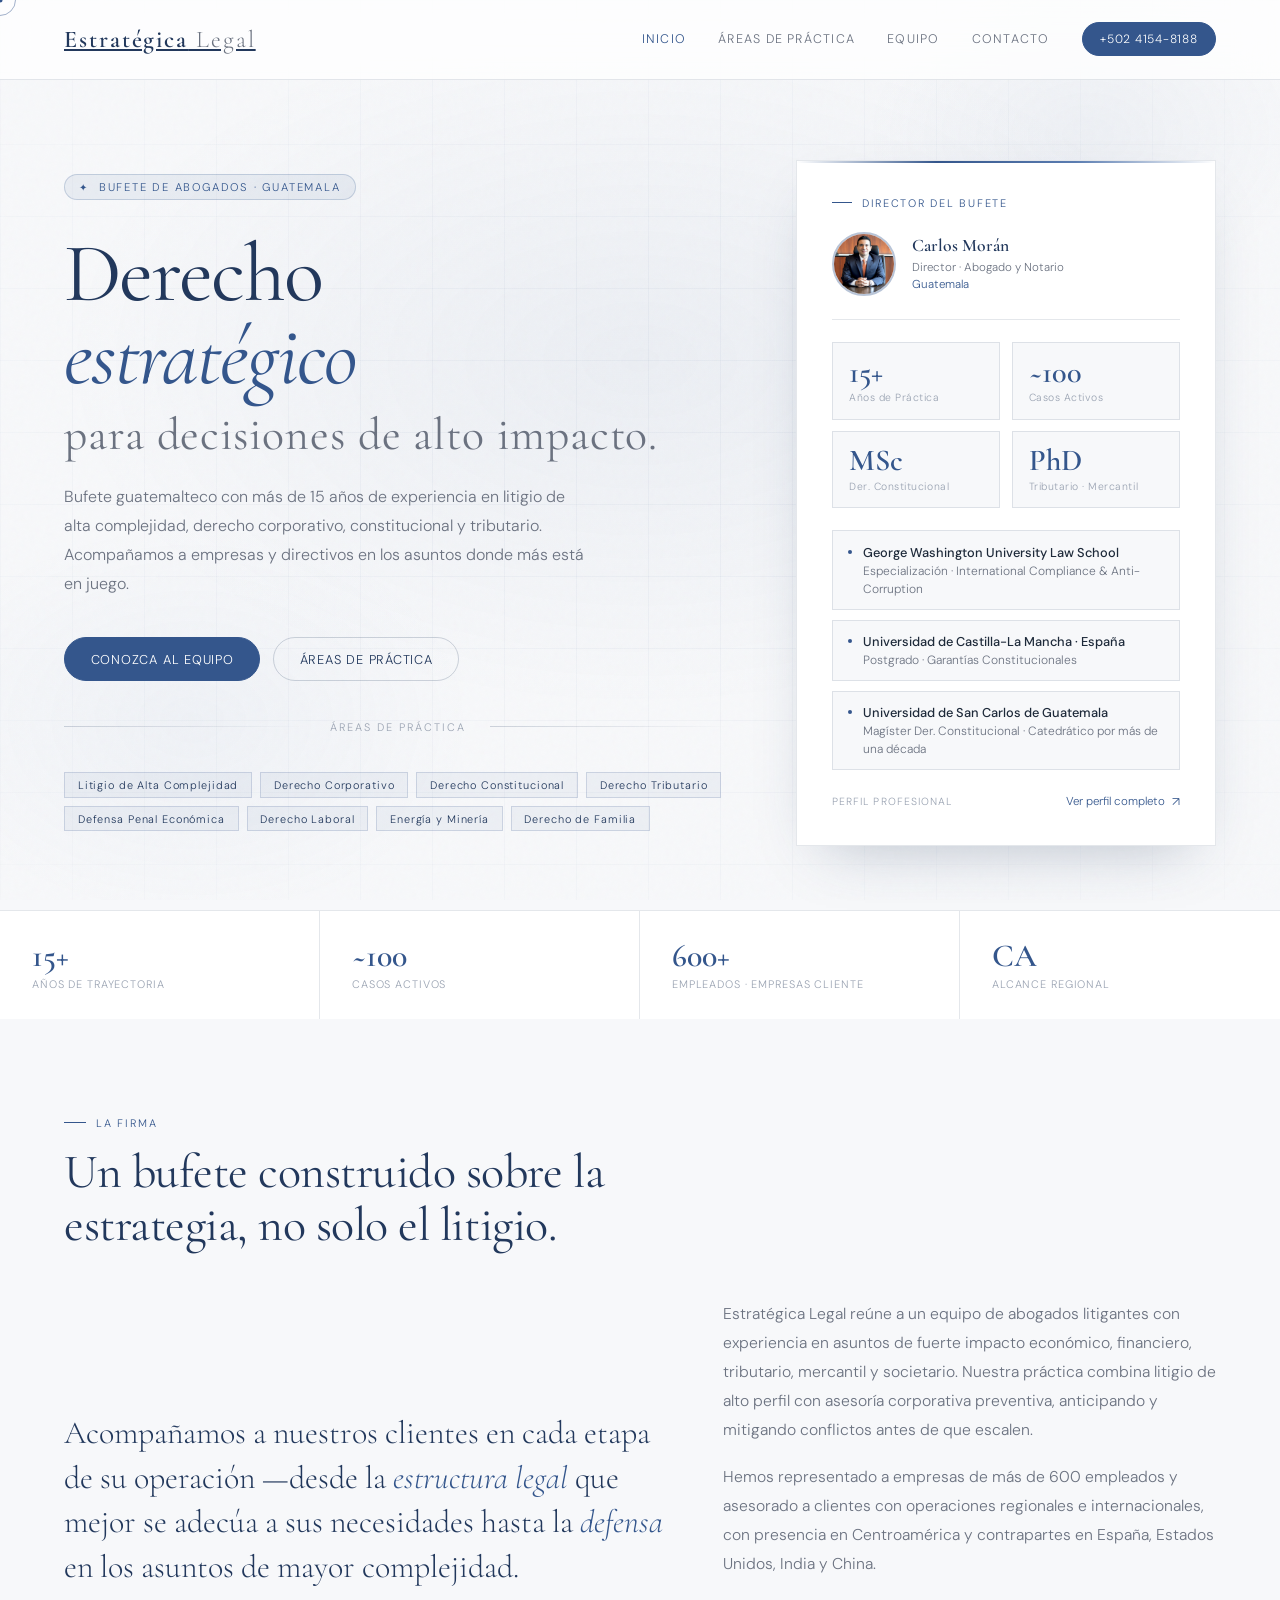
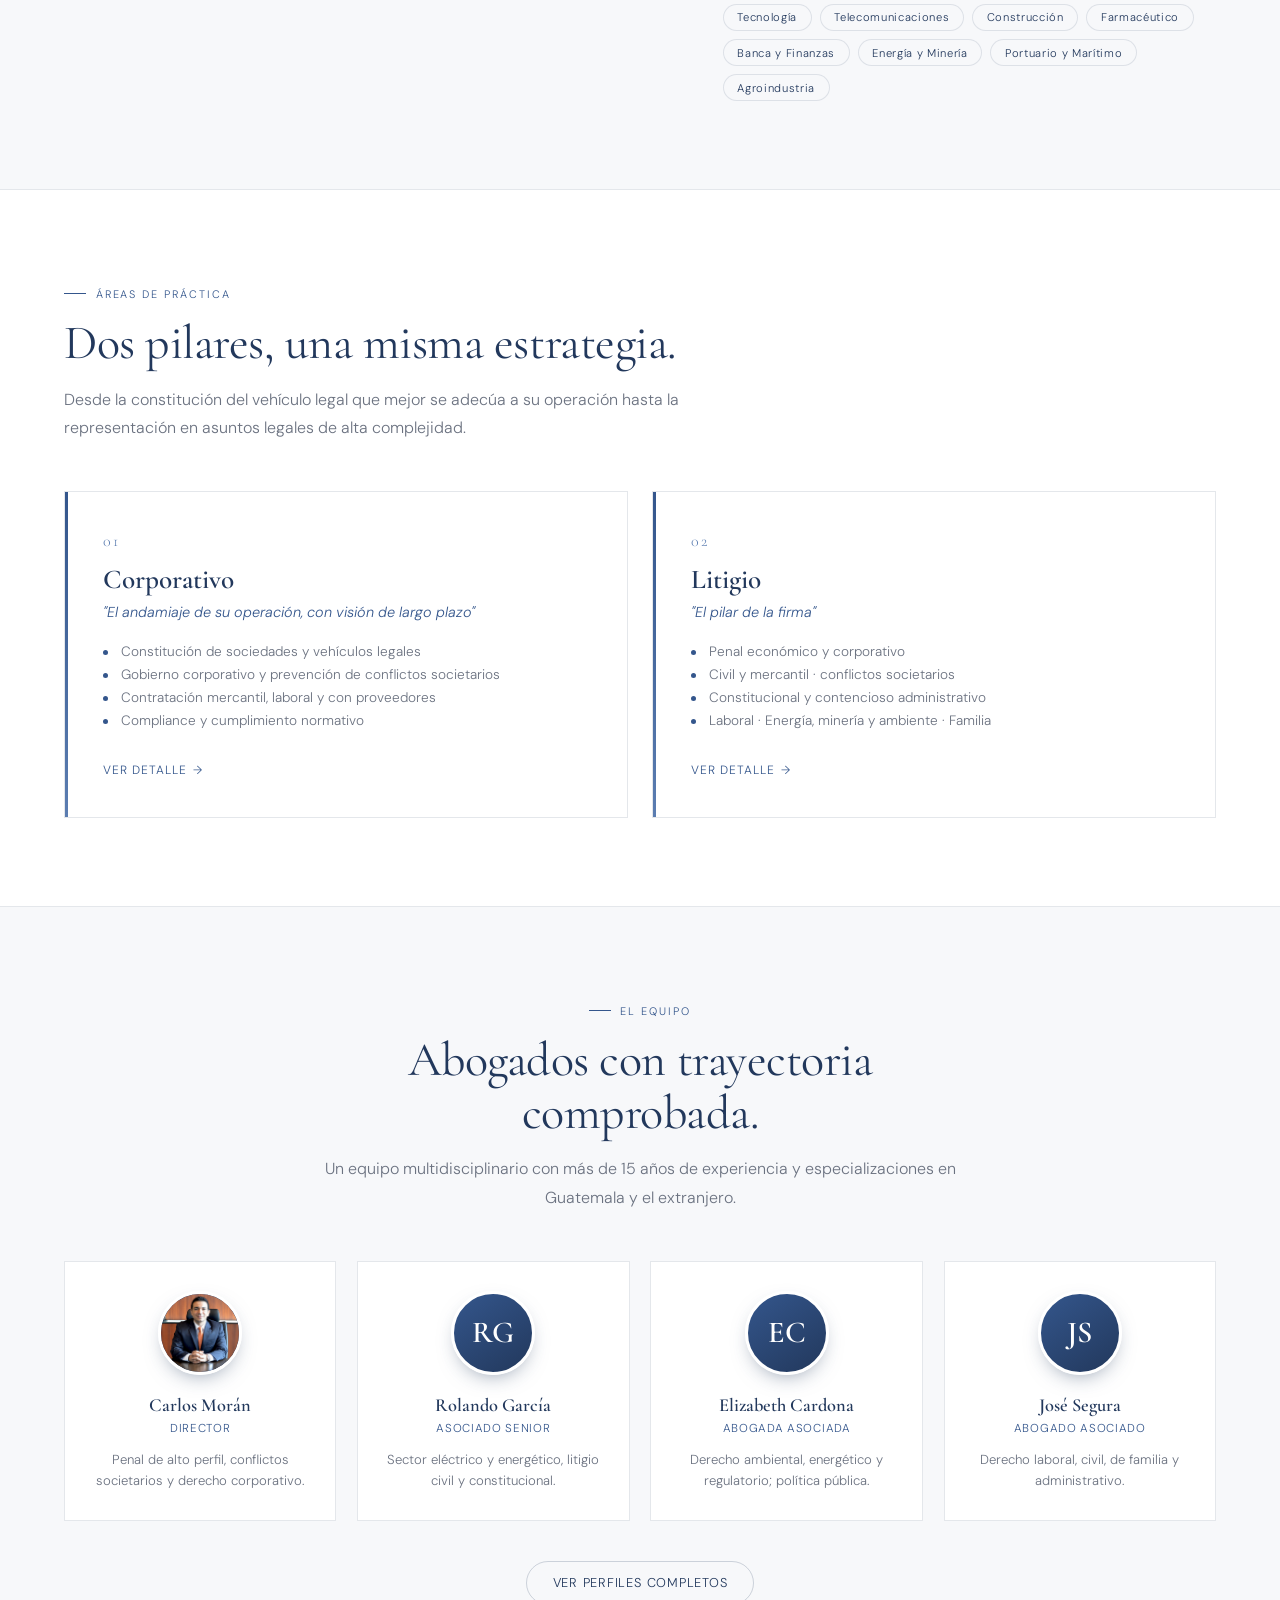
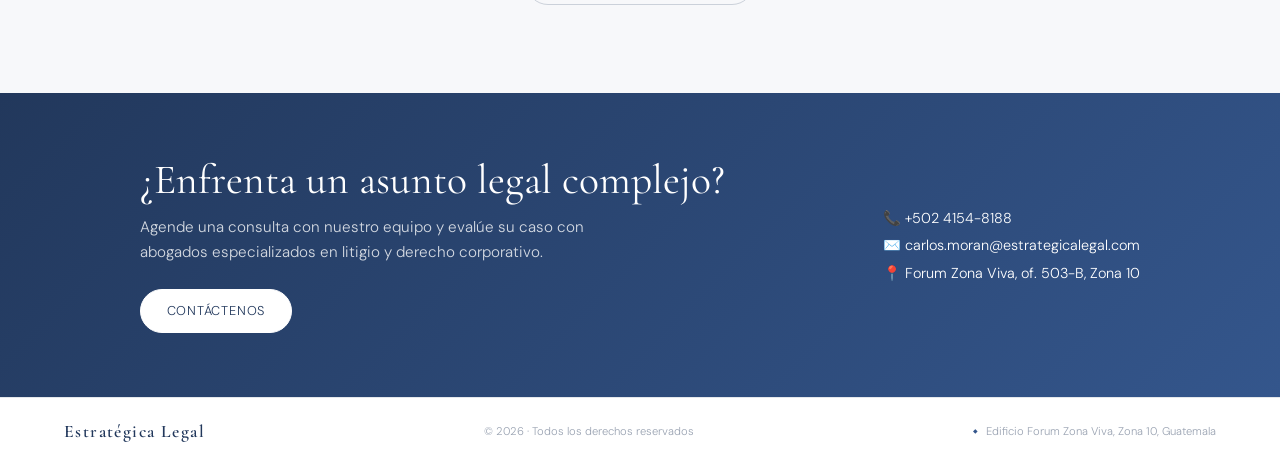
==== index.html @ 0d972d92 "SEO técnico: JSON-LD, Open Graph image, favicon y limpieza de repo - Datos estructurados JSON-LD (sc" ====
<!doctype html>
<html lang="es">
  <head>
    <meta charset="UTF-8" />
    <meta name="viewport" content="width=device-width, initial-scale=1.0" />
    <title>Estratégica Legal — Bufete de Abogados en Guatemala</title>
    <meta name="description" content="Bufete de abogados en Guatemala con más de 15 años de experiencia en litigio de alta complejidad, derecho corporativo, constitucional y tributario. Dirigido por Carlos Morán." />
    <meta name="keywords" content="abogados Guatemala, bufete legal Guatemala, litigio estratégico, derecho corporativo Guatemala, derecho constitucional, derecho tributario Guatemala, defensa penal Guatemala" />
    <meta name="robots" content="index, follow" />
    <link rel="canonical" href="https://estrategicalegal.com" />

    <!-- Open Graph -->
    <meta property="og:title" content="Estratégica Legal — Bufete de Abogados en Guatemala" />
    <meta property="og:description" content="Bufete de abogados con más de 15 años de experiencia en litigio de alta complejidad, derecho corporativo, constitucional y tributario en Guatemala." />
    <meta property="og:url" content="https://estrategicalegal.com" />
    <meta property="og:type" content="website" />
    <meta property="og:image" content="https://estrategicalegal.com/img/carlos-moran.png" />
    <meta property="og:image:alt" content="Estratégica Legal — Bufete de abogados en Guatemala" />
    <meta property="og:site_name" content="Estratégica Legal" />
    <meta property="og:locale" content="es_GT" />
    <meta name="twitter:card" content="summary_large_image" />

    <!-- Favicon / tema -->
    <link rel="icon" href="favicon.svg" type="image/svg+xml" />
    <meta name="theme-color" content="#22385c" />

    <link rel="preconnect" href="https://fonts.googleapis.com" />
    <link rel="preconnect" href="https://fonts.gstatic.com" crossorigin />
    <link
      href="https://fonts.googleapis.com/css2?family=Cormorant+Garamond:ital,wght@0,300;0,400;0,600;0,700;1,300;1,400;1,600&family=DM+Sans:opsz,wght@9..40,300;9..40,400;9..40,500&display=swap"
      rel="stylesheet"
    />
    <link rel="stylesheet" href="css/styles.css" />

    <!-- Datos estructurados (SEO local) -->
    <script type="application/ld+json">
      {
        "@context": "https://schema.org",
        "@type": "LegalService",
        "name": "Estratégica Legal",
        "description": "Bufete de abogados en Guatemala con más de 15 años de experiencia en litigio de alta complejidad, derecho corporativo, constitucional y tributario.",
        "url": "https://estrategicalegal.com",
        "logo": "https://estrategicalegal.com/favicon.svg",
        "image": "https://estrategicalegal.com/img/carlos-moran.png",
        "telephone": "+502 4154-8188",
        "email": "carlos.moran@estrategicalegal.com",
        "address": {
          "@type": "PostalAddress",
          "streetAddress": "3ra Ave. 10-80, zona 10, Edificio Forum Zona Viva, oficina 503-B",
          "addressLocality": "Ciudad de Guatemala",
          "addressCountry": "GT"
        },
        "areaServed": [
          { "@type": "Country", "name": "Guatemala" },
          { "@type": "Place", "name": "Centroamérica" }
        ],
        "founder": {
          "@type": "Person",
          "name": "Carlos Morán",
          "jobTitle": "Director · Abogado y Notario"
        },
        "knowsLanguage": ["es"]
      }
    </script>
  </head>
  <body>
    <div id="cur-dot"></div>
    <div id="cur-ring"></div>
    <div class="grid-bg"></div>
    <div class="glow"></div>

    <div class="page">
      <!-- NAV -->
      <nav>
        <a class="logo" href="index.html">Estratégica<span> Legal</span></a>
        <button class="nav-toggle" aria-label="Abrir menú">
          <span></span><span></span><span></span>
        </button>
        <div class="nav-menu">
          <a href="index.html" class="active">Inicio</a>
          <a href="areas.html">Áreas de práctica</a>
          <a href="equipo.html">Equipo</a>
          <a href="contacto.html">Contacto</a>
          <a href="contacto.html" class="nav-cta">+502 4154-8188</a>
        </div>
      </nav>

      <!-- HERO -->
      <main class="hero">
        <!-- LEFT -->
        <div class="hero-left">
          <div class="coming-soon-tag">Bufete de abogados · Guatemala</div>

          <h1>
            Derecho<br />
            <span class="line2">estratégico</span>
            <span class="line3">para decisiones de alto impacto.</span>
          </h1>

          <p class="hero-desc">
            Bufete guatemalteco con más de 15 años de experiencia en litigio
            de alta complejidad, derecho corporativo, constitucional y
            tributario. Acompañamos a empresas y directivos en los asuntos
            donde más está en juego.
          </p>

          <div class="hero-actions">
            <a class="btn btn-primary" href="equipo.html">Conozca al equipo</a>
            <a class="btn btn-ghost" href="areas.html">Áreas de práctica</a>
          </div>

          <div class="divider-row">
            <div class="divider-line"></div>
            <div class="divider-text">Áreas de Práctica</div>
            <div class="divider-line"></div>
          </div>

          <div class="services-preview">
            <span class="svc-pill">Litigio de Alta Complejidad</span>
            <span class="svc-pill">Derecho Corporativo</span>
            <span class="svc-pill">Derecho Constitucional</span>
            <span class="svc-pill">Derecho Tributario</span>
            <span class="svc-pill">Defensa Penal Económica</span>
            <span class="svc-pill">Derecho Laboral</span>
            <span class="svc-pill">Energía y Minería</span>
            <span class="svc-pill">Derecho de Familia</span>
          </div>
        </div>

        <!-- RIGHT CARD -->
        <div class="hero-card">
          <div class="card-tag">Director del Bufete</div>

          <div class="profile-block">
            <div class="profile-avatar">
              <img src="img/carlos-moran.png" alt="Carlos Morán, Director de Estratégica Legal" />
            </div>
            <div class="profile-info">
              <h3>Carlos Morán</h3>
              <p>Director · Abogado y Notario<br /><em>Guatemala</em></p>
            </div>
          </div>

          <div class="mini-stats">
            <div class="mini-stat">
              <div class="num">15+</div>
              <div class="lbl">Años de Práctica</div>
            </div>
            <div class="mini-stat">
              <div class="num">~100</div>
              <div class="lbl">Casos Activos</div>
            </div>
            <div class="mini-stat">
              <div class="num">MSc</div>
              <div class="lbl">Der. Constitucional</div>
            </div>
            <div class="mini-stat">
              <div class="num">PhD</div>
              <div class="lbl">Tributario · Mercantil</div>
            </div>
          </div>

          <div class="cred-list">
            <div class="cred-item">
              <div class="cred-dot"></div>
              <div class="cred-text">
                <strong>George Washington University Law School</strong>
                Especialización · International Compliance &amp; Anti-Corruption
              </div>
            </div>
            <div class="cred-item">
              <div class="cred-dot"></div>
              <div class="cred-text">
                <strong>Universidad de Castilla-La Mancha · España</strong>
                Postgrado · Garantías Constitucionales
              </div>
            </div>
            <div class="cred-item">
              <div class="cred-dot"></div>
              <div class="cred-text">
                <strong>Universidad de San Carlos de Guatemala</strong>
                Magíster Der. Constitucional · Catedrático por más de una década
              </div>
            </div>
          </div>

          <div class="social-row">
            <span class="social-label">Perfil profesional</span>
            <a class="social-link" href="equipo.html">Ver perfil completo</a>
          </div>
        </div>
      </main>

      <!-- STATS BAR -->
      <div class="stats-bar">
        <div class="stat-item">
          <div class="stat-num">15+</div>
          <div class="stat-label">Años de Trayectoria</div>
        </div>
        <div class="stat-item">
          <div class="stat-num">~100</div>
          <div class="stat-label">Casos Activos</div>
        </div>
        <div class="stat-item">
          <div class="stat-num">600+</div>
          <div class="stat-label">Empleados · Empresas Cliente</div>
        </div>
        <div class="stat-item">
          <div class="stat-num">CA</div>
          <div class="stat-label">Alcance Regional</div>
        </div>
      </div>

      <!-- INTRO / NOSOTROS -->
      <section class="section" id="nosotros">
        <div class="section-head">
          <div class="eyebrow">La firma</div>
          <h2 class="section-title">
            Un bufete construido sobre la estrategia, no solo el litigio.
          </h2>
        </div>
        <div class="intro-grid">
          <p class="intro-lead">
            Acompañamos a nuestros clientes en cada etapa de su operación —desde
            la <em>estructura legal</em> que mejor se adecúa a sus necesidades
            hasta la <em>defensa</em> en los asuntos de mayor complejidad.
          </p>
          <div class="intro-body">
            <p>
              Estratégica Legal reúne a un equipo de abogados litigantes con
              experiencia en asuntos de fuerte impacto económico, financiero,
              tributario, mercantil y societario. Nuestra práctica combina
              litigio de alto perfil con asesoría corporativa preventiva,
              anticipando y mitigando conflictos antes de que escalen.
            </p>
            <p>
              Hemos representado a empresas de más de 600 empleados y asesorado
              a clientes con operaciones regionales e internacionales, con
              presencia en Centroamérica y contrapartes en España, Estados
              Unidos, India y China.
            </p>
            <div class="sector-tags">
              <span class="sector-tag">Tecnología</span>
              <span class="sector-tag">Telecomunicaciones</span>
              <span class="sector-tag">Construcción</span>
              <span class="sector-tag">Farmacéutico</span>
              <span class="sector-tag">Banca y Finanzas</span>
              <span class="sector-tag">Energía y Minería</span>
              <span class="sector-tag">Portuario y Marítimo</span>
              <span class="sector-tag">Agroindustria</span>
            </div>
          </div>
        </div>
      </section>

      <!-- AREAS PREVIEW -->
      <section class="section alt" id="areas">
        <div class="section-inner">
          <div class="section-head">
            <div class="eyebrow">Áreas de práctica</div>
            <h2 class="section-title">Dos pilares, una misma estrategia.</h2>
            <p class="section-sub">
              Desde la constitución del vehículo legal que mejor se adecúa a su
              operación hasta la representación en asuntos legales de alta
              complejidad.
            </p>
          </div>
          <div class="areas-grid">
            <div class="area-card">
              <div class="area-num">01</div>
              <h3>Corporativo</h3>
              <div class="area-motto">
                "El andamiaje de su operación, con visión de largo plazo"
              </div>
              <ul>
                <li>Constitución de sociedades y vehículos legales</li>
                <li>Gobierno corporativo y prevención de conflictos societarios</li>
                <li>Contratación mercantil, laboral y con proveedores</li>
                <li>Compliance y cumplimiento normativo</li>
              </ul>
              <a class="area-link" href="areas.html#corporativo">Ver detalle</a>
            </div>
            <div class="area-card">
              <div class="area-num">02</div>
              <h3>Litigio</h3>
              <div class="area-motto">"El pilar de la firma"</div>
              <ul>
                <li>Penal económico y corporativo</li>
                <li>Civil y mercantil · conflictos societarios</li>
                <li>Constitucional y contencioso administrativo</li>
                <li>Laboral · Energía, minería y ambiente · Familia</li>
              </ul>
              <a class="area-link" href="areas.html#litigio">Ver detalle</a>
            </div>
          </div>
        </div>
      </section>

      <!-- TEAM PREVIEW -->
      <section class="section" id="equipo">
        <div class="section-head center">
          <div class="eyebrow">El equipo</div>
          <h2 class="section-title">Abogados con trayectoria comprobada.</h2>
          <p class="section-sub">
            Un equipo multidisciplinario con más de 15 años de experiencia y
            especializaciones en Guatemala y el extranjero.
          </p>
        </div>
        <div class="team-grid">
          <div class="team-card">
            <div class="avatar-mono">
              <img src="img/carlos-moran.png" alt="Carlos Morán" />
            </div>
            <h3>Carlos Morán</h3>
            <div class="role">Director</div>
            <p class="focus">Penal de alto perfil, conflictos societarios y derecho corporativo.</p>
          </div>
          <div class="team-card">
            <div class="avatar-mono">RG</div>
            <h3>Rolando García</h3>
            <div class="role">Asociado Senior</div>
            <p class="focus">Sector eléctrico y energético, litigio civil y constitucional.</p>
          </div>
          <div class="team-card">
            <div class="avatar-mono">EC</div>
            <h3>Elizabeth Cardona</h3>
            <div class="role">Abogada Asociada</div>
            <p class="focus">Derecho ambiental, energético y regulatorio; política pública.</p>
          </div>
          <div class="team-card">
            <div class="avatar-mono">JS</div>
            <h3>José Segura</h3>
            <div class="role">Abogado Asociado</div>
            <p class="focus">Derecho laboral, civil, de familia y administrativo.</p>
          </div>
        </div>
        <div class="section-head center" style="margin-top: 2.5rem; margin-bottom: 0;">
          <a class="btn btn-ghost" href="equipo.html">Ver perfiles completos</a>
        </div>
      </section>

      <!-- CTA -->
      <section class="cta">
        <div class="cta-inner">
          <div>
            <h2>¿Enfrenta un asunto legal complejo?</h2>
            <p>
              Agende una consulta con nuestro equipo y evalúe su caso con
              abogados especializados en litigio y derecho corporativo.
            </p>
            <a class="btn btn-primary" href="contacto.html" style="margin-top: 1.4rem;">Contáctenos</a>
          </div>
          <div class="cta-contact">
            <a href="tel:+50241548188">📞 +502 4154-8188</a>
            <a href="mailto:carlos.moran@estrategicalegal.com">✉️ carlos.moran@estrategicalegal.com</a>
            <a href="contacto.html">📍 Forum Zona Viva, of. 503-B, Zona 10</a>
          </div>
        </div>
      </section>

      <!-- FOOTER -->
      <footer>
        <div class="footer-logo">Estratégica Legal</div>
        <div class="footer-meta">© 2026 · Todos los derechos reservados</div>
        <div class="footer-loc">Edificio Forum Zona Viva, Zona 10, Guatemala</div>
      </footer>
    </div>
    <!-- .page -->

    <script src="js/main.js"></script>
  </body>
</html>
---- css/styles.css ----
:root {
  /* ─── Paleta Estratégica Legal (azul / gris — firma) ─── */
  --paper: #ffffff;
  --paper2: #f7f8fa;
  --paper3: #eef1f5;
  --blue: #34568c;
  --blue2: #5b7db1;
  --blue-deep: #22385c;
  --blue-ink: #1b2c47;
  --ink: #1e2a3a;
  --gray: #6b7280;
  --gray2: #9aa3b2;
  --border: rgba(34, 56, 92, 0.12);
  --border-strong: rgba(34, 56, 92, 0.2);
  --card: #ffffff;
}
*,
*::before,
*::after {
  box-sizing: border-box;
  margin: 0;
  padding: 0;
}
html {
  scroll-behavior: smooth;
}
body {
  background: var(--paper2);
  color: var(--ink);
  font-family: "DM Sans", sans-serif;
  font-weight: 300;
  overflow-x: hidden;
  min-height: 100vh;
  cursor: none;
}

/* ─── CURSOR ─── */
#cur-dot {
  position: fixed;
  width: 5px;
  height: 5px;
  background: var(--blue);
  border-radius: 50%;
  pointer-events: none;
  z-index: 9999;
  transform: translate(-50%, -50%);
  transition: transform 0.1s;
}
#cur-ring {
  position: fixed;
  width: 32px;
  height: 32px;
  border: 1px solid rgba(52, 86, 140, 0.45);
  border-radius: 50%;
  pointer-events: none;
  z-index: 9998;
  transform: translate(-50%, -50%);
  transition:
    width 0.2s,
    height 0.2s,
    border-color 0.2s;
}

/* ─── GRAIN ─── */
body::after {
  content: "";
  position: fixed;
  inset: 0;
  z-index: 0;
  pointer-events: none;
  background-image: url("data:image/svg+xml,%3Csvg viewBox='0 0 200 200' xmlns='http://www.w3.org/2000/svg'%3E%3Cfilter id='n'%3E%3CfeTurbulence type='fractalNoise' baseFrequency='.85' numOctaves='4' stitchTiles='stitch'/%3E%3C/filter%3E%3Crect width='100%25' height='100%25' filter='url(%23n)'/%3E%3C/svg%3E");
  opacity: 0.025;
}

/* ─── GRID BG ─── */
.grid-bg {
  position: fixed;
  inset: 0;
  z-index: 0;
  pointer-events: none;
  background-image:
    linear-gradient(rgba(52, 86, 140, 0.04) 1px, transparent 1px),
    linear-gradient(90deg, rgba(52, 86, 140, 0.04) 1px, transparent 1px);
  background-size: 72px 72px;
  mask-image: radial-gradient(
    ellipse 100% 100% at 50% 50%,
    black 20%,
    transparent 100%
  );
}

/* ─── GLOW ─── */
.glow {
  position: fixed;
  inset: 0;
  z-index: 0;
  pointer-events: none;
  background:
    radial-gradient(
      ellipse 70% 60% at 50% 40%,
      rgba(52, 86, 140, 0.06) 0%,
      transparent 65%
    ),
    radial-gradient(
      ellipse 40% 40% at 15% 80%,
      rgba(91, 125, 177, 0.05) 0%,
      transparent 55%
    ),
    radial-gradient(
      ellipse 35% 35% at 85% 15%,
      rgba(52, 86, 140, 0.05) 0%,
      transparent 50%
    );
}

/* ─── WRAPPER ─── */
.page {
  position: relative;
  z-index: 1;
  min-height: 100vh;
  display: flex;
  flex-direction: column;
}

/* ─── NAV ─── */
nav {
  display: flex;
  align-items: center;
  justify-content: space-between;
  padding: 1.4rem 5%;
  border-bottom: 1px solid var(--border);
  background: rgba(255, 255, 255, 0.75);
  backdrop-filter: blur(20px);
}
.logo {
  font-family: "Cormorant Garamond", serif;
  font-weight: 600;
  font-size: 1.5rem;
  letter-spacing: 0.08em;
  color: var(--blue-deep);
}
.logo span {
  font-weight: 300;
  color: var(--gray);
}
.nav-badge {
  display: inline-flex;
  align-items: center;
  gap: 0.5rem;
  background: rgba(52, 86, 140, 0.08);
  border: 1px solid rgba(52, 86, 140, 0.25);
  border-radius: 100px;
  padding: 0.28rem 0.85rem;
  font-size: 0.68rem;
  letter-spacing: 0.14em;
  text-transform: uppercase;
  color: var(--blue);
}
.nav-badge::before {
  content: "";
  width: 5px;
  height: 5px;
  border-radius: 50%;
  background: var(--blue);
  animation: pulse 2s infinite;
}
@keyframes pulse {
  0%,
  100% {
    opacity: 1;
    transform: scale(1);
  }
  50% {
    opacity: 0.4;
    transform: scale(1.6);
  }
}
.nav-right {
  font-size: 0.72rem;
  letter-spacing: 0.1em;
  text-transform: uppercase;
  color: var(--gray);
}

/* ─── HERO ─── */
.hero {
  flex: 1;
  display: grid;
  grid-template-columns: 1fr 420px;
  gap: 4rem;
  align-items: center;
  padding: 5rem 5% 4rem;
  max-width: 1300px;
  width: 100%;
  margin: 0 auto;
}

.coming-soon-tag {
  display: inline-flex;
  align-items: center;
  gap: 0.6rem;
  background: rgba(52, 86, 140, 0.07);
  border: 1px solid rgba(52, 86, 140, 0.22);
  border-radius: 100px;
  padding: 0.3rem 0.9rem;
  font-size: 0.7rem;
  letter-spacing: 0.16em;
  text-transform: uppercase;
  color: var(--blue);
  margin-bottom: 2rem;
  animation: fadeUp 0.7s ease both;
}
.coming-soon-tag::before {
  content: "✦";
  font-size: 0.6rem;
}

h1 {
  font-family: "Cormorant Garamond", serif;
  font-weight: 400;
  font-size: clamp(3rem, 6.5vw, 5.8rem);
  line-height: 1;
  letter-spacing: -0.02em;
  margin-bottom: 1.6rem;
  color: var(--blue-deep);
  animation: fadeUp 0.7s 0.08s ease both;
}
h1 .line2 {
  display: block;
  font-style: italic;
  color: var(--blue);
  font-weight: 400;
}
h1 .line3 {
  display: block;
  color: var(--gray);
  font-size: 0.55em;
  font-style: normal;
  letter-spacing: 0.02em;
  margin-top: 0.3em;
}

.hero-desc {
  font-size: 1rem;
  line-height: 1.8;
  color: var(--gray);
  max-width: 520px;
  margin-bottom: 2.4rem;
  animation: fadeUp 0.7s 0.16s ease both;
}

/* Divider row */
.divider-row {
  display: flex;
  align-items: center;
  gap: 1.5rem;
  margin: 2.4rem 0;
  animation: fadeUp 0.7s 0.32s ease both;
}
.divider-line {
  flex: 1;
  height: 1px;
  background: linear-gradient(90deg, var(--border-strong), transparent);
}
.divider-text {
  font-size: 0.68rem;
  letter-spacing: 0.18em;
  text-transform: uppercase;
  color: var(--gray2);
  white-space: nowrap;
}

/* Services preview */
.services-preview {
  display: flex;
  flex-wrap: wrap;
  gap: 0.5rem;
  animation: fadeUp 0.7s 0.4s ease both;
}
.svc-pill {
  background: rgba(52, 86, 140, 0.05);
  border: 1px solid rgba(52, 86, 140, 0.18);
  color: var(--blue-deep);
  font-size: 0.68rem;
  letter-spacing: 0.08em;
  padding: 0.3rem 0.8rem;
  transition:
    color 0.2s,
    border-color 0.2s,
    background 0.2s;
}
.svc-pill:hover {
  color: var(--blue);
  border-color: rgba(52, 86, 140, 0.5);
  background: rgba(52, 86, 140, 0.09);
}

/* ─── RIGHT CARD ─── */
.hero-card {
  background: var(--card);
  border: 1px solid var(--border);
  padding: 2.2rem;
  box-shadow: 0 24px 60px -30px rgba(34, 56, 92, 0.35);
  animation: fadeUp 0.7s 0.36s ease both;
  position: relative;
  overflow: hidden;
}
.hero-card::before {
  content: "";
  position: absolute;
  top: 0;
  left: 0;
  right: 0;
  height: 2px;
  background: linear-gradient(
    90deg,
    transparent,
    var(--blue),
    var(--blue2),
    transparent
  );
}
.card-tag {
  font-size: 0.68rem;
  letter-spacing: 0.16em;
  text-transform: uppercase;
  color: var(--blue);
  margin-bottom: 1.4rem;
  display: flex;
  align-items: center;
  gap: 0.6rem;
}
.card-tag::before {
  content: "";
  display: block;
  width: 20px;
  height: 1px;
  background: var(--blue);
}

/* Profile block */
.profile-block {
  display: flex;
  align-items: center;
  gap: 1rem;
  padding-bottom: 1.4rem;
  border-bottom: 1px solid var(--border);
  margin-bottom: 1.4rem;
}
.profile-avatar {
  width: 64px;
  height: 64px;
  border-radius: 50%;
  flex-shrink: 0;
  border: 2px solid rgba(52, 86, 140, 0.35);
  overflow: hidden;
}
.profile-avatar img {
  width: 100%;
  height: 100%;
  object-fit: cover;
  object-position: center top;
}
.profile-info h3 {
  font-family: "Cormorant Garamond", serif;
  font-size: 1.1rem;
  font-weight: 600;
  color: var(--blue-deep);
  margin-bottom: 0.2rem;
}
.profile-info p {
  font-size: 0.72rem;
  color: var(--gray);
  line-height: 1.5;
}
.profile-info em {
  color: var(--blue);
  font-style: normal;
}

/* Stats mini */
.mini-stats {
  display: grid;
  grid-template-columns: 1fr 1fr;
  gap: 0.7rem;
  margin-bottom: 1.4rem;
}
.mini-stat {
  background: var(--paper2);
  border: 1px solid var(--border);
  padding: 0.9rem 1rem;
}
.mini-stat .num {
  font-family: "Cormorant Garamond", serif;
  font-size: 1.9rem;
  font-weight: 600;
  color: var(--blue);
  line-height: 1;
}
.mini-stat .lbl {
  font-size: 0.65rem;
  color: var(--gray2);
  margin-top: 0.2rem;
  letter-spacing: 0.05em;
}

/* Credential list */
.cred-list {
  display: flex;
  flex-direction: column;
  gap: 0.6rem;
  margin-bottom: 1.4rem;
}
.cred-item {
  display: flex;
  align-items: flex-start;
  gap: 0.7rem;
  background: var(--paper2);
  border: 1px solid var(--border);
  padding: 0.7rem 0.9rem;
}
.cred-dot {
  width: 4px;
  height: 4px;
  border-radius: 50%;
  background: var(--blue);
  margin-top: 0.45rem;
  flex-shrink: 0;
}
.cred-text {
  font-size: 0.75rem;
  color: var(--gray);
  line-height: 1.5;
}
.cred-text strong {
  color: var(--ink);
  display: block;
  font-weight: 500;
  font-size: 0.8rem;
}

/* Social row */
.social-row {
  display: flex;
  align-items: center;
  justify-content: space-between;
}
.social-label {
  font-size: 0.65rem;
  letter-spacing: 0.1em;
  text-transform: uppercase;
  color: var(--gray2);
}
.social-link {
  font-size: 0.72rem;
  color: var(--blue);
  text-decoration: none;
  display: flex;
  align-items: center;
  gap: 0.4rem;
  transition: color 0.2s;
}
.social-link:hover {
  color: var(--blue2);
}
.social-link::after {
  content: "↗";
  font-size: 0.8rem;
}

/* ─── STATS BAR ─── */
.stats-bar {
  border-top: 1px solid var(--border);
  display: grid;
  grid-template-columns: repeat(4, 1fr);
  background: var(--paper);
  position: relative;
  z-index: 1;
}
.stat-item {
  padding: 1.8rem 2rem;
  border-right: 1px solid var(--border);
  transition: background 0.3s;
}
.stat-item:last-child {
  border-right: none;
}
.stat-item:hover {
  background: rgba(52, 86, 140, 0.04);
}
.stat-num {
  font-family: "Cormorant Garamond", serif;
  font-size: 2rem;
  font-weight: 600;
  color: var(--blue);
  line-height: 1;
  margin-bottom: 0.3rem;
}
.stat-label {
  font-size: 0.68rem;
  color: var(--gray2);
  letter-spacing: 0.08em;
  text-transform: uppercase;
}

/* ─── FOOTER ─── */
footer {
  position: relative;
  z-index: 1;
  border-top: 1px solid var(--border);
  padding: 1.4rem 5%;
  display: flex;
  align-items: center;
  justify-content: space-between;
  background: var(--paper);
}
.footer-logo {
  font-family: "Cormorant Garamond", serif;
  font-weight: 600;
  font-size: 1.1rem;
  letter-spacing: 0.08em;
  color: var(--blue-deep);
}
.footer-meta {
  font-size: 0.7rem;
  color: var(--gray2);
}
.footer-loc {
  font-size: 0.7rem;
  color: var(--gray2);
  display: flex;
  align-items: center;
  gap: 0.5rem;
}
.footer-loc::before {
  content: "◆";
  font-size: 0.4rem;
  color: var(--blue);
}

/* ─── QUOTE STRIP ─── */
.quote-strip {
  position: relative;
  z-index: 1;
  border-top: 1px solid var(--border);
  border-bottom: 1px solid var(--border);
  padding: 2.2rem 5%;
  background: var(--paper);
  display: flex;
  align-items: center;
  justify-content: center;
  gap: 1.5rem;
  overflow: hidden;
}
.quote-strip blockquote {
  font-family: "Cormorant Garamond", serif;
  font-style: italic;
  font-size: clamp(1rem, 2vw, 1.25rem);
  font-weight: 400;
  color: var(--blue-deep);
  text-align: center;
  max-width: 700px;
  line-height: 1.6;
}
.quote-strip cite {
  display: block;
  font-size: 0.68rem;
  letter-spacing: 0.16em;
  text-transform: uppercase;
  color: var(--blue);
  margin-top: 0.6rem;
  font-style: normal;
}
.qmark {
  font-family: "Cormorant Garamond", serif;
  font-size: 5rem;
  color: rgba(52, 86, 140, 0.15);
  line-height: 1;
  flex-shrink: 0;
}

/* ─── NAV MENU (multipágina) ─── */
.nav-menu {
  display: flex;
  align-items: center;
  gap: 2rem;
}
.nav-menu a {
  font-size: 0.78rem;
  letter-spacing: 0.1em;
  text-transform: uppercase;
  color: var(--gray);
  text-decoration: none;
  transition: color 0.2s;
}
.nav-menu a:hover,
.nav-menu a.active {
  color: var(--blue);
}
.nav-menu a.nav-cta {
  display: inline-flex;
  align-items: center;
  gap: 0.5rem;
  font-size: 0.75rem;
  letter-spacing: 0.06em;
  color: #fff;
  background: var(--blue);
  border: 1px solid var(--blue);
  border-radius: 100px;
  padding: 0.5rem 1.1rem;
  text-decoration: none;
  transition:
    background 0.2s,
    transform 0.2s;
}
.nav-menu a.nav-cta:hover {
  color: #fff;
  background: var(--blue-deep);
  transform: translateY(-1px);
}
.nav-toggle {
  display: none;
}

/* ─── BUTTONS ─── */
.hero-actions {
  display: flex;
  flex-wrap: wrap;
  gap: 0.8rem;
  margin-top: 2.4rem;
  animation: fadeUp 0.7s 0.24s ease both;
}
.btn {
  display: inline-flex;
  align-items: center;
  gap: 0.5rem;
  font-size: 0.8rem;
  letter-spacing: 0.06em;
  text-transform: uppercase;
  text-decoration: none;
  padding: 0.8rem 1.6rem;
  border-radius: 100px;
  transition:
    background 0.2s,
    color 0.2s,
    transform 0.2s,
    border-color 0.2s;
}
.btn-primary {
  background: var(--blue);
  color: #fff;
  border: 1px solid var(--blue);
}
.btn-primary:hover {
  background: var(--blue-deep);
  border-color: var(--blue-deep);
  transform: translateY(-2px);
}
.btn-ghost {
  background: transparent;
  color: var(--blue-deep);
  border: 1px solid var(--border-strong);
}
.btn-ghost:hover {
  border-color: var(--blue);
  color: var(--blue);
  transform: translateY(-2px);
}

/* ─── GENERIC SECTION ─── */
.section {
  position: relative;
  z-index: 1;
  max-width: 1300px;
  width: 100%;
  margin: 0 auto;
  padding: 5.5rem 5%;
}
.section.alt {
  max-width: none;
  background: var(--paper);
  border-top: 1px solid var(--border);
  border-bottom: 1px solid var(--border);
}
.section.alt .section-inner {
  max-width: 1300px;
  margin: 0 auto;
}
.section-head {
  max-width: 640px;
  margin-bottom: 3rem;
}
.section-head.center {
  margin-left: auto;
  margin-right: auto;
  text-align: center;
}
.eyebrow {
  display: inline-flex;
  align-items: center;
  gap: 0.6rem;
  font-size: 0.68rem;
  letter-spacing: 0.18em;
  text-transform: uppercase;
  color: var(--blue);
  margin-bottom: 1rem;
}
.eyebrow::before {
  content: "";
  width: 22px;
  height: 1px;
  background: var(--blue);
}
.section-head.center .eyebrow {
  justify-content: center;
}
.section-title {
  font-family: "Cormorant Garamond", serif;
  font-weight: 400;
  font-size: clamp(2rem, 4vw, 3rem);
  line-height: 1.1;
  letter-spacing: -0.01em;
  color: var(--blue-deep);
  margin-bottom: 1rem;
}
.section-sub {
  font-size: 1rem;
  line-height: 1.8;
  color: var(--gray);
}

/* ─── INTRO ─── */
.intro-grid {
  display: grid;
  grid-template-columns: 1.1fr 0.9fr;
  gap: 3.5rem;
  align-items: center;
}
.intro-lead {
  font-family: "Cormorant Garamond", serif;
  font-size: clamp(1.4rem, 2.6vw, 2rem);
  font-weight: 300;
  line-height: 1.4;
  color: var(--blue-deep);
}
.intro-lead em {
  font-style: italic;
  color: var(--blue);
}
.intro-body p {
  font-size: 0.98rem;
  line-height: 1.85;
  color: var(--gray);
  margin-bottom: 1.1rem;
}
.sector-tags {
  display: flex;
  flex-wrap: wrap;
  gap: 0.5rem;
  margin-top: 1.6rem;
}
.sector-tag {
  font-size: 0.7rem;
  letter-spacing: 0.06em;
  color: var(--blue-deep);
  background: var(--paper2);
  border: 1px solid var(--border);
  padding: 0.35rem 0.85rem;
  border-radius: 100px;
}

/* ─── AREAS PREVIEW ─── */
.areas-grid {
  display: grid;
  grid-template-columns: 1fr 1fr;
  gap: 1.5rem;
}
.area-card {
  position: relative;
  background: var(--card);
  border: 1px solid var(--border);
  padding: 2.4rem;
  overflow: hidden;
  transition:
    transform 0.25s,
    box-shadow 0.25s,
    border-color 0.25s;
}
.area-card::before {
  content: "";
  position: absolute;
  top: 0;
  left: 0;
  bottom: 0;
  width: 3px;
  background: linear-gradient(180deg, var(--blue), var(--blue2));
}
.area-card:hover {
  transform: translateY(-4px);
  box-shadow: 0 24px 50px -28px rgba(34, 56, 92, 0.4);
  border-color: var(--border-strong);
}
.area-num {
  font-family: "Cormorant Garamond", serif;
  font-size: 1rem;
  color: var(--blue2);
  letter-spacing: 0.1em;
  margin-bottom: 0.8rem;
}
.area-card h3 {
  font-family: "Cormorant Garamond", serif;
  font-weight: 600;
  font-size: 1.7rem;
  color: var(--blue-deep);
  margin-bottom: 0.4rem;
}
.area-card .area-motto {
  font-style: italic;
  font-size: 0.9rem;
  color: var(--blue);
  margin-bottom: 1.2rem;
}
.area-card ul {
  list-style: none;
  margin-bottom: 1.6rem;
}
.area-card li {
  position: relative;
  padding-left: 1.1rem;
  font-size: 0.85rem;
  line-height: 1.7;
  color: var(--gray);
}
.area-card li::before {
  content: "";
  position: absolute;
  left: 0;
  top: 0.6rem;
  width: 5px;
  height: 5px;
  border-radius: 50%;
  background: var(--blue);
}
.area-link {
  font-size: 0.75rem;
  letter-spacing: 0.08em;
  text-transform: uppercase;
  color: var(--blue);
  text-decoration: none;
  display: inline-flex;
  align-items: center;
  gap: 0.4rem;
  transition: gap 0.2s;
}
.area-link::after {
  content: "→";
}
.area-link:hover {
  gap: 0.8rem;
}

/* ─── TEAM PREVIEW ─── */
.team-grid {
  display: grid;
  grid-template-columns: repeat(4, 1fr);
  gap: 1.3rem;
}
.team-card {
  background: var(--card);
  border: 1px solid var(--border);
  padding: 1.8rem 1.5rem;
  text-align: center;
  transition:
    transform 0.25s,
    box-shadow 0.25s,
    border-color 0.25s;
}
.team-card:hover {
  transform: translateY(-4px);
  box-shadow: 0 24px 50px -30px rgba(34, 56, 92, 0.4);
  border-color: var(--border-strong);
}
.avatar-mono {
  width: 84px;
  height: 84px;
  border-radius: 50%;
  margin: 0 auto 1.2rem;
  display: flex;
  align-items: center;
  justify-content: center;
  font-family: "Cormorant Garamond", serif;
  font-size: 1.9rem;
  font-weight: 600;
  color: #fff;
  background: linear-gradient(145deg, var(--blue), var(--blue-deep));
  border: 3px solid var(--paper);
  box-shadow: 0 8px 22px -10px rgba(34, 56, 92, 0.6);
  overflow: hidden;
}
.avatar-mono img {
  width: 100%;
  height: 100%;
  object-fit: cover;
  object-position: center top;
}
.team-card h3 {
  font-family: "Cormorant Garamond", serif;
  font-weight: 600;
  font-size: 1.15rem;
  color: var(--blue-deep);
  margin-bottom: 0.3rem;
  line-height: 1.2;
}
.team-card .role {
  font-size: 0.72rem;
  letter-spacing: 0.06em;
  text-transform: uppercase;
  color: var(--blue);
  margin-bottom: 0.8rem;
}
.team-card .focus {
  font-size: 0.82rem;
  line-height: 1.6;
  color: var(--gray);
}

/* ─── PAGE HERO (páginas interiores) ─── */
.page-hero {
  position: relative;
  z-index: 1;
  max-width: 1300px;
  margin: 0 auto;
  padding: 4.5rem 5% 1rem;
}
.page-hero .eyebrow {
  margin-bottom: 1.2rem;
}
.page-hero h1 {
  font-family: "Cormorant Garamond", serif;
  font-weight: 400;
  font-size: clamp(2.4rem, 5vw, 4rem);
  line-height: 1.05;
  color: var(--blue-deep);
  margin-bottom: 1.2rem;
}
.page-hero p {
  font-size: 1.05rem;
  line-height: 1.8;
  color: var(--gray);
  max-width: 620px;
}

/* ─── LAWYER PROFILES (equipo.html) ─── */
.lawyer {
  display: grid;
  grid-template-columns: 280px 1fr;
  gap: 3rem;
  padding: 3.2rem 0;
  border-top: 1px solid var(--border);
}
.lawyer:last-child {
  border-bottom: 1px solid var(--border);
}
.lawyer-aside {
  position: sticky;
  top: 2rem;
  align-self: start;
}
.avatar-xl {
  width: 150px;
  height: 150px;
  border-radius: 50%;
  display: flex;
  align-items: center;
  justify-content: center;
  font-family: "Cormorant Garamond", serif;
  font-size: 3.2rem;
  font-weight: 600;
  color: #fff;
  background: linear-gradient(145deg, var(--blue), var(--blue-deep));
  box-shadow: 0 16px 36px -16px rgba(34, 56, 92, 0.6);
  overflow: hidden;
  margin-bottom: 1.4rem;
}
.avatar-xl img {
  width: 100%;
  height: 100%;
  object-fit: cover;
  object-position: center top;
}
.lawyer-aside h2 {
  font-family: "Cormorant Garamond", serif;
  font-weight: 600;
  font-size: 1.7rem;
  color: var(--blue-deep);
  line-height: 1.1;
  margin-bottom: 0.4rem;
}
.lawyer-aside .role {
  font-size: 0.75rem;
  letter-spacing: 0.08em;
  text-transform: uppercase;
  color: var(--blue);
  margin-bottom: 1.2rem;
}
.lawyer-quickfacts {
  display: flex;
  flex-wrap: wrap;
  gap: 0.4rem;
}
.lawyer-quickfacts span {
  font-size: 0.68rem;
  letter-spacing: 0.04em;
  color: var(--blue-deep);
  background: var(--paper2);
  border: 1px solid var(--border);
  padding: 0.3rem 0.7rem;
  border-radius: 100px;
}
.lawyer-body .intro {
  font-size: 1rem;
  line-height: 1.85;
  color: var(--ink);
  margin-bottom: 1.8rem;
}
.lawyer-body h3 {
  font-size: 0.95rem;
  font-weight: 500;
  color: var(--blue-deep);
  margin-bottom: 0.4rem;
  padding-left: 0.9rem;
  border-left: 3px solid var(--blue);
}
.lawyer-body .block {
  margin-bottom: 1.4rem;
}
.lawyer-body .block p {
  font-size: 0.92rem;
  line-height: 1.8;
  color: var(--gray);
}
.formacion {
  margin-top: 2rem;
  background: var(--paper2);
  border: 1px solid var(--border);
  padding: 1.5rem 1.8rem;
}
.formacion h4 {
  font-size: 0.72rem;
  letter-spacing: 0.14em;
  text-transform: uppercase;
  color: var(--blue);
  margin-bottom: 0.9rem;
}
.formacion ul {
  list-style: none;
}
.formacion li {
  position: relative;
  padding-left: 1.2rem;
  font-size: 0.88rem;
  line-height: 1.6;
  color: var(--gray);
  margin-bottom: 0.5rem;
}
.formacion li:last-child {
  margin-bottom: 0;
}
.formacion li::before {
  content: "";
  position: absolute;
  left: 0;
  top: 0.55rem;
  width: 5px;
  height: 5px;
  border-radius: 50%;
  background: var(--blue2);
}

/* ─── AREA DETAIL (areas.html) ─── */
.area-detail {
  padding: 3.5rem 0;
  border-top: 1px solid var(--border);
  scroll-margin-top: 90px;
}
.area-detail .area-head {
  display: flex;
  align-items: baseline;
  gap: 1rem;
  margin-bottom: 0.6rem;
}
.area-detail .area-head .num {
  font-family: "Cormorant Garamond", serif;
  font-size: 2rem;
  color: var(--blue2);
}
.area-detail h2 {
  font-family: "Cormorant Garamond", serif;
  font-weight: 600;
  font-size: clamp(1.8rem, 3.5vw, 2.6rem);
  color: var(--blue-deep);
}
.area-detail .motto {
  font-style: italic;
  font-size: 1.05rem;
  color: var(--blue);
  margin-bottom: 1.4rem;
}
.area-detail .lead {
  font-size: 1rem;
  line-height: 1.85;
  color: var(--gray);
  max-width: 760px;
  margin-bottom: 2rem;
}
.svc-grid {
  display: grid;
  grid-template-columns: repeat(auto-fill, minmax(240px, 1fr));
  gap: 1rem;
}
.svc-card {
  background: var(--card);
  border: 1px solid var(--border);
  padding: 1.2rem 1.3rem;
  transition:
    border-color 0.2s,
    transform 0.2s;
}
.svc-card:hover {
  border-color: var(--border-strong);
  transform: translateY(-3px);
}
.svc-card h3 {
  font-size: 0.95rem;
  font-weight: 500;
  color: var(--blue-deep);
  margin-bottom: 0.35rem;
  display: flex;
  align-items: center;
  gap: 0.5rem;
}
.svc-card h3::before {
  content: "";
  width: 6px;
  height: 6px;
  border-radius: 50%;
  background: var(--blue);
  flex-shrink: 0;
}
.svc-card p {
  font-size: 0.85rem;
  line-height: 1.65;
  color: var(--gray);
}
.area-note {
  margin-top: 1.6rem;
  font-size: 0.9rem;
  line-height: 1.75;
  color: var(--gray);
  border-left: 3px solid var(--border-strong);
  padding-left: 1rem;
}

/* ─── CONTACT (contacto.html) ─── */
.contact-grid {
  display: grid;
  grid-template-columns: 1fr 1.2fr;
  gap: 3rem;
  align-items: start;
}
.contact-info {
  display: flex;
  flex-direction: column;
  gap: 1.3rem;
}
.contact-item {
  display: flex;
  gap: 1rem;
  align-items: flex-start;
}
.contact-icon {
  width: 42px;
  height: 42px;
  border-radius: 50%;
  flex-shrink: 0;
  display: flex;
  align-items: center;
  justify-content: center;
  font-size: 1.1rem;
  color: #fff;
  background: linear-gradient(145deg, var(--blue), var(--blue-deep));
}
.contact-item .label {
  font-size: 0.68rem;
  letter-spacing: 0.12em;
  text-transform: uppercase;
  color: var(--blue);
  margin-bottom: 0.25rem;
}
.contact-item .value {
  font-size: 0.98rem;
  line-height: 1.55;
  color: var(--ink);
}
.contact-item .value a {
  color: var(--ink);
  text-decoration: none;
  transition: color 0.2s;
}
.contact-item .value a:hover {
  color: var(--blue);
}
.map-wrap {
  border: 1px solid var(--border);
  overflow: hidden;
  box-shadow: 0 24px 60px -34px rgba(34, 56, 92, 0.4);
}
.map-wrap iframe {
  display: block;
  width: 100%;
  height: 420px;
  border: 0;
  filter: grayscale(0.2);
}

/* ─── CTA BAND ─── */
.cta {
  position: relative;
  z-index: 1;
  background: linear-gradient(135deg, var(--blue-deep), var(--blue));
  color: #fff;
  padding: 4rem 5%;
  overflow: hidden;
}
.cta-inner {
  max-width: 1000px;
  margin: 0 auto;
  display: flex;
  align-items: center;
  justify-content: space-between;
  gap: 2rem;
  flex-wrap: wrap;
}
.cta h2 {
  font-family: "Cormorant Garamond", serif;
  font-weight: 400;
  font-size: clamp(1.8rem, 3.5vw, 2.6rem);
  line-height: 1.15;
  margin-bottom: 0.6rem;
}
.cta p {
  font-size: 0.95rem;
  color: rgba(255, 255, 255, 0.8);
  line-height: 1.7;
  max-width: 460px;
}
.cta .btn-primary {
  background: #fff;
  color: var(--blue-deep);
  border-color: #fff;
}
.cta .btn-primary:hover {
  background: var(--paper3);
  border-color: var(--paper3);
  color: var(--blue-deep);
}
.cta-contact {
  display: flex;
  flex-direction: column;
  gap: 0.6rem;
  font-size: 0.9rem;
}
.cta-contact a {
  color: #fff;
  text-decoration: none;
  display: flex;
  align-items: center;
  gap: 0.6rem;
  transition: opacity 0.2s;
}
.cta-contact a:hover {
  opacity: 0.75;
}

/* ─── ANIMATIONS ─── */
@keyframes fadeUp {
  from {
    opacity: 0;
    transform: translateY(20px);
  }
  to {
    opacity: 1;
    transform: none;
  }
}

/* ─── RESPONSIVE ─── */
@media (max-width: 960px) {
  .hero {
    grid-template-columns: 1fr;
    gap: 3rem;
    padding: 3.5rem 5% 3rem;
  }
  .hero-card {
    max-width: 480px;
  }
  .stats-bar {
    grid-template-columns: repeat(2, 1fr);
  }
  .stat-item:nth-child(2) {
    border-right: none;
  }
  .stat-item:nth-child(3) {
    border-top: 1px solid var(--border);
  }
  nav .nav-right {
    display: none;
  }
}
@media (max-width: 560px) {
  .hero {
    padding: 2.5rem 5% 2rem;
  }
  .stats-bar {
    grid-template-columns: 1fr 1fr;
  }
  footer {
    flex-direction: column;
    gap: 0.6rem;
    text-align: center;
  }
  .mini-stats {
    grid-template-columns: 1fr 1fr;
  }
  h1 {
    font-size: clamp(2.6rem, 10vw, 3.5rem);
  }
  .quote-strip .qmark {
    display: none;
  }
}

/* ─── RESPONSIVE (multipágina) ─── */
@media (max-width: 960px) {
  .areas-grid {
    grid-template-columns: 1fr;
  }
  .team-grid {
    grid-template-columns: repeat(2, 1fr);
  }
  .intro-grid {
    grid-template-columns: 1fr;
    gap: 2rem;
  }
  .section {
    padding: 4rem 5%;
  }
  .cta-inner {
    flex-direction: column;
    align-items: flex-start;
  }
  .lawyer {
    grid-template-columns: 1fr;
    gap: 1.6rem;
  }
  .lawyer-aside {
    position: static;
  }
  .contact-grid {
    grid-template-columns: 1fr;
  }
}
@media (max-width: 760px) {
  .nav-menu {
    position: fixed;
    inset: 0 0 auto 0;
    top: 62px;
    flex-direction: column;
    align-items: flex-start;
    gap: 0;
    background: rgba(255, 255, 255, 0.97);
    backdrop-filter: blur(20px);
    border-bottom: 1px solid var(--border);
    padding: 0.5rem 5% 1.2rem;
    transform: translateY(-120%);
    transition: transform 0.3s ease;
    z-index: 50;
  }
  .nav-menu.open {
    transform: translateY(0);
  }
  .nav-menu a {
    width: 100%;
    padding: 0.9rem 0;
    border-bottom: 1px solid var(--border);
  }
  .nav-menu .nav-cta {
    margin-top: 0.8rem;
    color: #fff;
  }
  .nav-toggle {
    display: inline-flex;
    flex-direction: column;
    justify-content: center;
    gap: 5px;
    width: 30px;
    height: 30px;
    background: none;
    border: none;
    cursor: pointer;
    z-index: 60;
  }
  .nav-toggle span {
    display: block;
    height: 2px;
    width: 100%;
    background: var(--blue-deep);
    transition:
      transform 0.25s,
      opacity 0.25s;
  }
  .nav-toggle.open span:nth-child(1) {
    transform: translateY(7px) rotate(45deg);
  }
  .nav-toggle.open span:nth-child(2) {
    opacity: 0;
  }
  .nav-toggle.open span:nth-child(3) {
    transform: translateY(-7px) rotate(-45deg);
  }
}
@media (max-width: 560px) {
  .team-grid {
    grid-template-columns: 1fr;
  }
  .section {
    padding: 3.2rem 5%;
  }
}
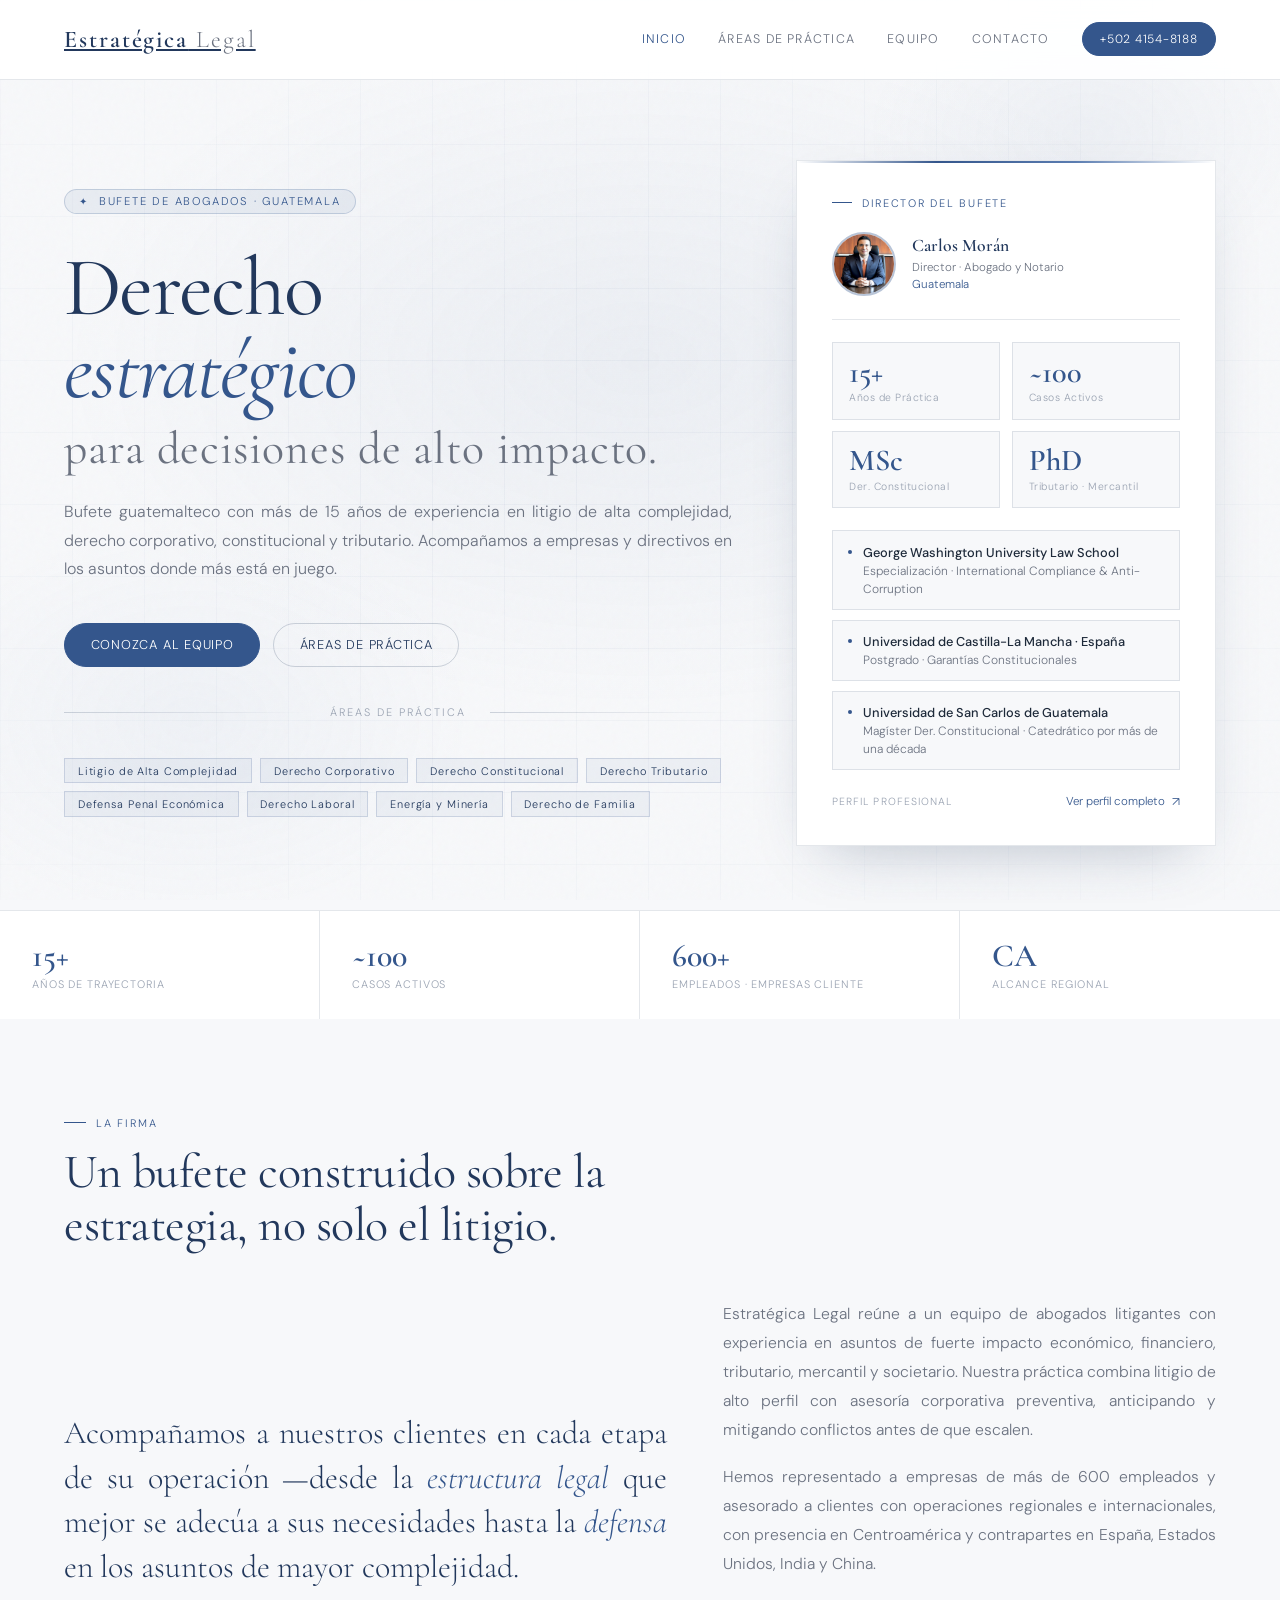
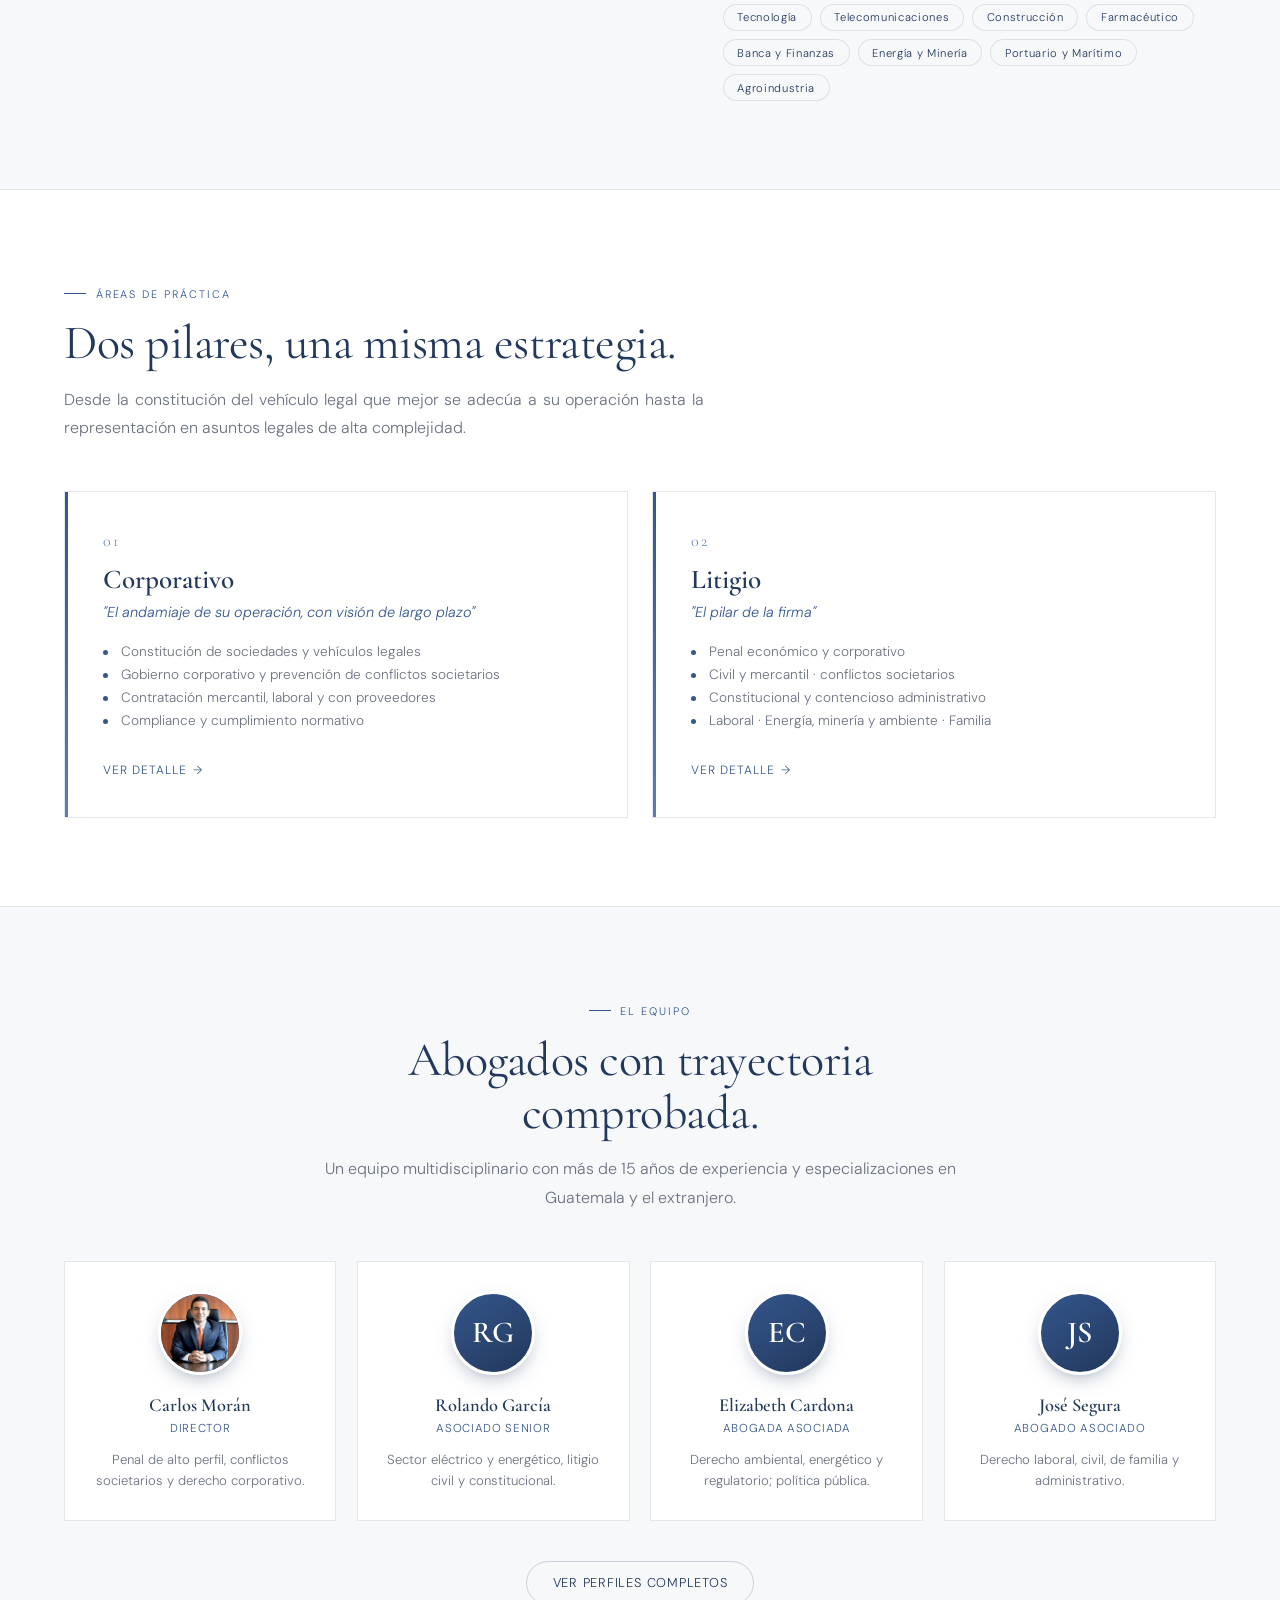
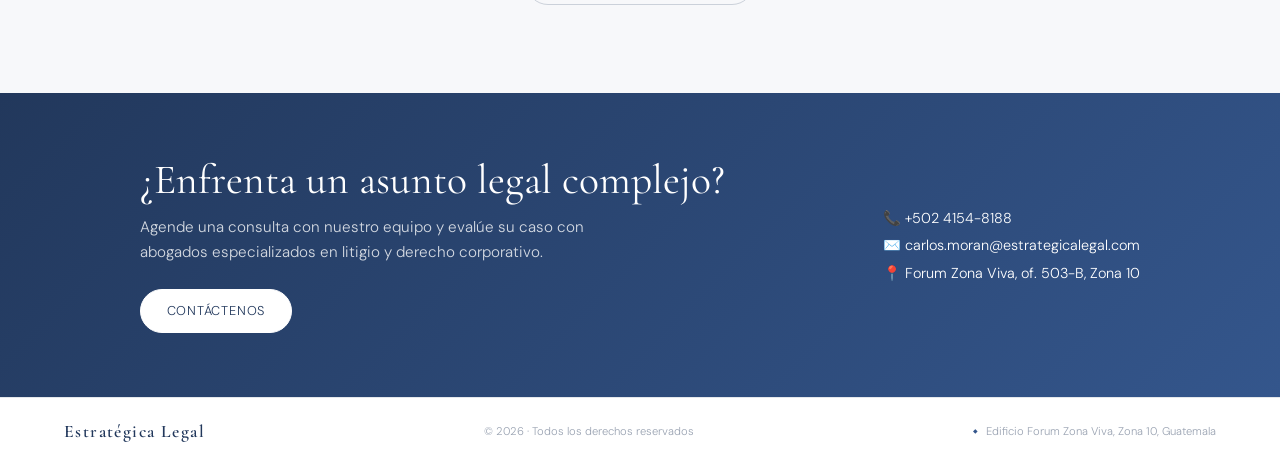
==== commit 18284a05: "feature(temas): caracteristicas nuevas" ====
--- a/index.html
+++ b/index.html
@@ -64,24 +64,22 @@
     </script>
   </head>
   <body>
-    <div id="cur-dot"></div>
-    <div id="cur-ring"></div>
     <div class="grid-bg"></div>
     <div class="glow"></div>
 
     <div class="page">
       <!-- NAV -->
       <nav>
-        <a class="logo" href="index.html">Estratégica<span> Legal</span></a>
+        <a class="logo" href="/">Estratégica<span> Legal</span></a>
         <button class="nav-toggle" aria-label="Abrir menú">
           <span></span><span></span><span></span>
         </button>
         <div class="nav-menu">
-          <a href="index.html" class="active">Inicio</a>
-          <a href="areas.html">Áreas de práctica</a>
-          <a href="equipo.html">Equipo</a>
-          <a href="contacto.html">Contacto</a>
-          <a href="contacto.html" class="nav-cta">+502 4154-8188</a>
+          <a href="/" class="active">Inicio</a>
+          <a href="/areas">Áreas de práctica</a>
+          <a href="/equipo">Equipo</a>
+          <a href="/contacto">Contacto</a>
+          <a href="/contacto" class="nav-cta">+502 4154-8188</a>
         </div>
       </nav>
 
@@ -105,8 +103,8 @@
           </p>
 
           <div class="hero-actions">
-            <a class="btn btn-primary" href="equipo.html">Conozca al equipo</a>
-            <a class="btn btn-ghost" href="areas.html">Áreas de práctica</a>
+            <a class="btn btn-primary" href="/equipo">Conozca al equipo</a>
+            <a class="btn btn-ghost" href="/areas">Áreas de práctica</a>
           </div>
 
           <div class="divider-row">
@@ -186,7 +184,7 @@
 
           <div class="social-row">
             <span class="social-label">Perfil profesional</span>
-            <a class="social-link" href="equipo.html">Ver perfil completo</a>
+            <a class="social-link" href="/equipo">Ver perfil completo</a>
           </div>
         </div>
       </main>
@@ -278,7 +276,7 @@
                 <li>Contratación mercantil, laboral y con proveedores</li>
                 <li>Compliance y cumplimiento normativo</li>
               </ul>
-              <a class="area-link" href="areas.html#corporativo">Ver detalle</a>
+              <a class="area-link" href="/areas#corporativo">Ver detalle</a>
             </div>
             <div class="area-card">
               <div class="area-num">02</div>
@@ -290,7 +288,7 @@
                 <li>Constitucional y contencioso administrativo</li>
                 <li>Laboral · Energía, minería y ambiente · Familia</li>
               </ul>
-              <a class="area-link" href="areas.html#litigio">Ver detalle</a>
+              <a class="area-link" href="/areas#litigio">Ver detalle</a>
             </div>
           </div>
         </div>
@@ -335,7 +333,7 @@
           </div>
         </div>
         <div class="section-head center" style="margin-top: 2.5rem; margin-bottom: 0;">
-          <a class="btn btn-ghost" href="equipo.html">Ver perfiles completos</a>
+          <a class="btn btn-ghost" href="/equipo">Ver perfiles completos</a>
         </div>
       </section>
 
@@ -348,12 +346,12 @@
               Agende una consulta con nuestro equipo y evalúe su caso con
               abogados especializados en litigio y derecho corporativo.
             </p>
-            <a class="btn btn-primary" href="contacto.html" style="margin-top: 1.4rem;">Contáctenos</a>
+            <a class="btn btn-primary" href="/contacto" style="margin-top: 1.4rem;">Contáctenos</a>
           </div>
           <div class="cta-contact">
             <a href="tel:+50241548188">📞 +502 4154-8188</a>
             <a href="mailto:carlos.moran@estrategicalegal.com">✉️ carlos.moran@estrategicalegal.com</a>
-            <a href="contacto.html">📍 Forum Zona Viva, of. 503-B, Zona 10</a>
+            <a href="/contacto">📍 Forum Zona Viva, of. 503-B, Zona 10</a>
           </div>
         </div>
       </section>
@@ -361,7 +359,7 @@
       <!-- FOOTER -->
       <footer>
         <div class="footer-logo">Estratégica Legal</div>
-        <div class="footer-meta">© 2026 · Todos los derechos reservados</div>
+        <div class="footer-meta">© <span id="year">2026</span> · Todos los derechos reservados</div>
         <div class="footer-loc">Edificio Forum Zona Viva, Zona 10, Guatemala</div>
       </footer>
     </div>
--- a/css/styles.css
+++ b/css/styles.css
@@ -31,34 +31,6 @@
   font-weight: 300;
   overflow-x: hidden;
   min-height: 100vh;
-  cursor: none;
-}
-
-/* ─── CURSOR ─── */
-#cur-dot {
-  position: fixed;
-  width: 5px;
-  height: 5px;
-  background: var(--blue);
-  border-radius: 50%;
-  pointer-events: none;
-  z-index: 9999;
-  transform: translate(-50%, -50%);
-  transition: transform 0.1s;
-}
-#cur-ring {
-  position: fixed;
-  width: 32px;
-  height: 32px;
-  border: 1px solid rgba(52, 86, 140, 0.45);
-  border-radius: 50%;
-  pointer-events: none;
-  z-index: 9998;
-  transform: translate(-50%, -50%);
-  transition:
-    width 0.2s,
-    height 0.2s,
-    border-color 0.2s;
 }
 
 /* ─── GRAIN ─── */
@@ -124,12 +96,15 @@
 
 /* ─── NAV ─── */
 nav {
+  position: sticky;
+  top: 0;
+  z-index: 60;
   display: flex;
   align-items: center;
   justify-content: space-between;
   padding: 1.4rem 5%;
   border-bottom: 1px solid var(--border);
-  background: rgba(255, 255, 255, 0.75);
+  background: rgba(255, 255, 255, 0.92);
   backdrop-filter: blur(20px);
 }
 .logo {
@@ -931,8 +906,10 @@
   max-width: 1300px;
   margin: 0 auto;
   padding: 4.5rem 5% 1rem;
+  text-align: center;
 }
 .page-hero .eyebrow {
+  justify-content: center;
   margin-bottom: 1.2rem;
 }
 .page-hero h1 {
@@ -948,12 +925,15 @@
   line-height: 1.8;
   color: var(--gray);
   max-width: 620px;
+  margin-left: auto;
+  margin-right: auto;
 }
 
 /* ─── LAWYER PROFILES (equipo.html) ─── */
 .lawyer {
   display: grid;
-  grid-template-columns: 280px 1fr;
+  grid-template-columns: 280px minmax(0, 560px);
+  justify-content: center;
   gap: 3rem;
   padding: 3.2rem 0;
   border-top: 1px solid var(--border);
@@ -1086,6 +1066,7 @@
 .area-detail .area-head {
   display: flex;
   align-items: baseline;
+  justify-content: center;
   gap: 1rem;
   margin-bottom: 0.6rem;
 }
@@ -1104,6 +1085,7 @@
   font-style: italic;
   font-size: 1.05rem;
   color: var(--blue);
+  text-align: center;
   margin-bottom: 1.4rem;
 }
 .area-detail .lead {
@@ -1111,7 +1093,7 @@
   line-height: 1.85;
   color: var(--gray);
   max-width: 760px;
-  margin-bottom: 2rem;
+  margin: 0 auto 2rem;
 }
 .svc-grid {
   display: grid;
@@ -1153,12 +1135,12 @@
   color: var(--gray);
 }
 .area-note {
-  margin-top: 1.6rem;
+  margin: 1.6rem auto 0;
+  max-width: 700px;
   font-size: 0.9rem;
   line-height: 1.75;
   color: var(--gray);
-  border-left: 3px solid var(--border-strong);
-  padding-left: 1rem;
+  text-align: center;
 }
 
 /* ─── CONTACT (contacto.html) ─── */
@@ -1374,13 +1356,13 @@
   .nav-menu {
     position: fixed;
     inset: 0 0 auto 0;
-    top: 62px;
+    top: 61px;
     flex-direction: column;
     align-items: flex-start;
     gap: 0;
-    background: rgba(255, 255, 255, 0.97);
-    backdrop-filter: blur(20px);
+    background: var(--paper);
     border-bottom: 1px solid var(--border);
+    box-shadow: 0 16px 30px rgba(27, 44, 71, 0.14);
     padding: 0.5rem 5% 1.2rem;
     transform: translateY(-120%);
     transition: transform 0.3s ease;
@@ -1437,3 +1419,24 @@
     padding: 3.2rem 5%;
   }
 }
+
+/* ─── Texto justificado (prosa) ─── */
+/* max-width acota el ancho de lectura (~62 car.) para que el
+   justificado no abra huecos entre palabras en pantallas anchas. */
+.hero-desc,
+.section-sub,
+.intro-lead,
+.intro-body p,
+.area-detail .lead,
+.page-hero p,
+.lawyer-body .intro,
+.lawyer-body .block p {
+  text-align: justify;
+  -webkit-hyphens: auto;
+  hyphens: auto;
+  max-width: 62ch;
+}
+/* Mantener centrados los subtítulos de encabezados centrados */
+.section-head.center .section-sub {
+  text-align: center;
+}
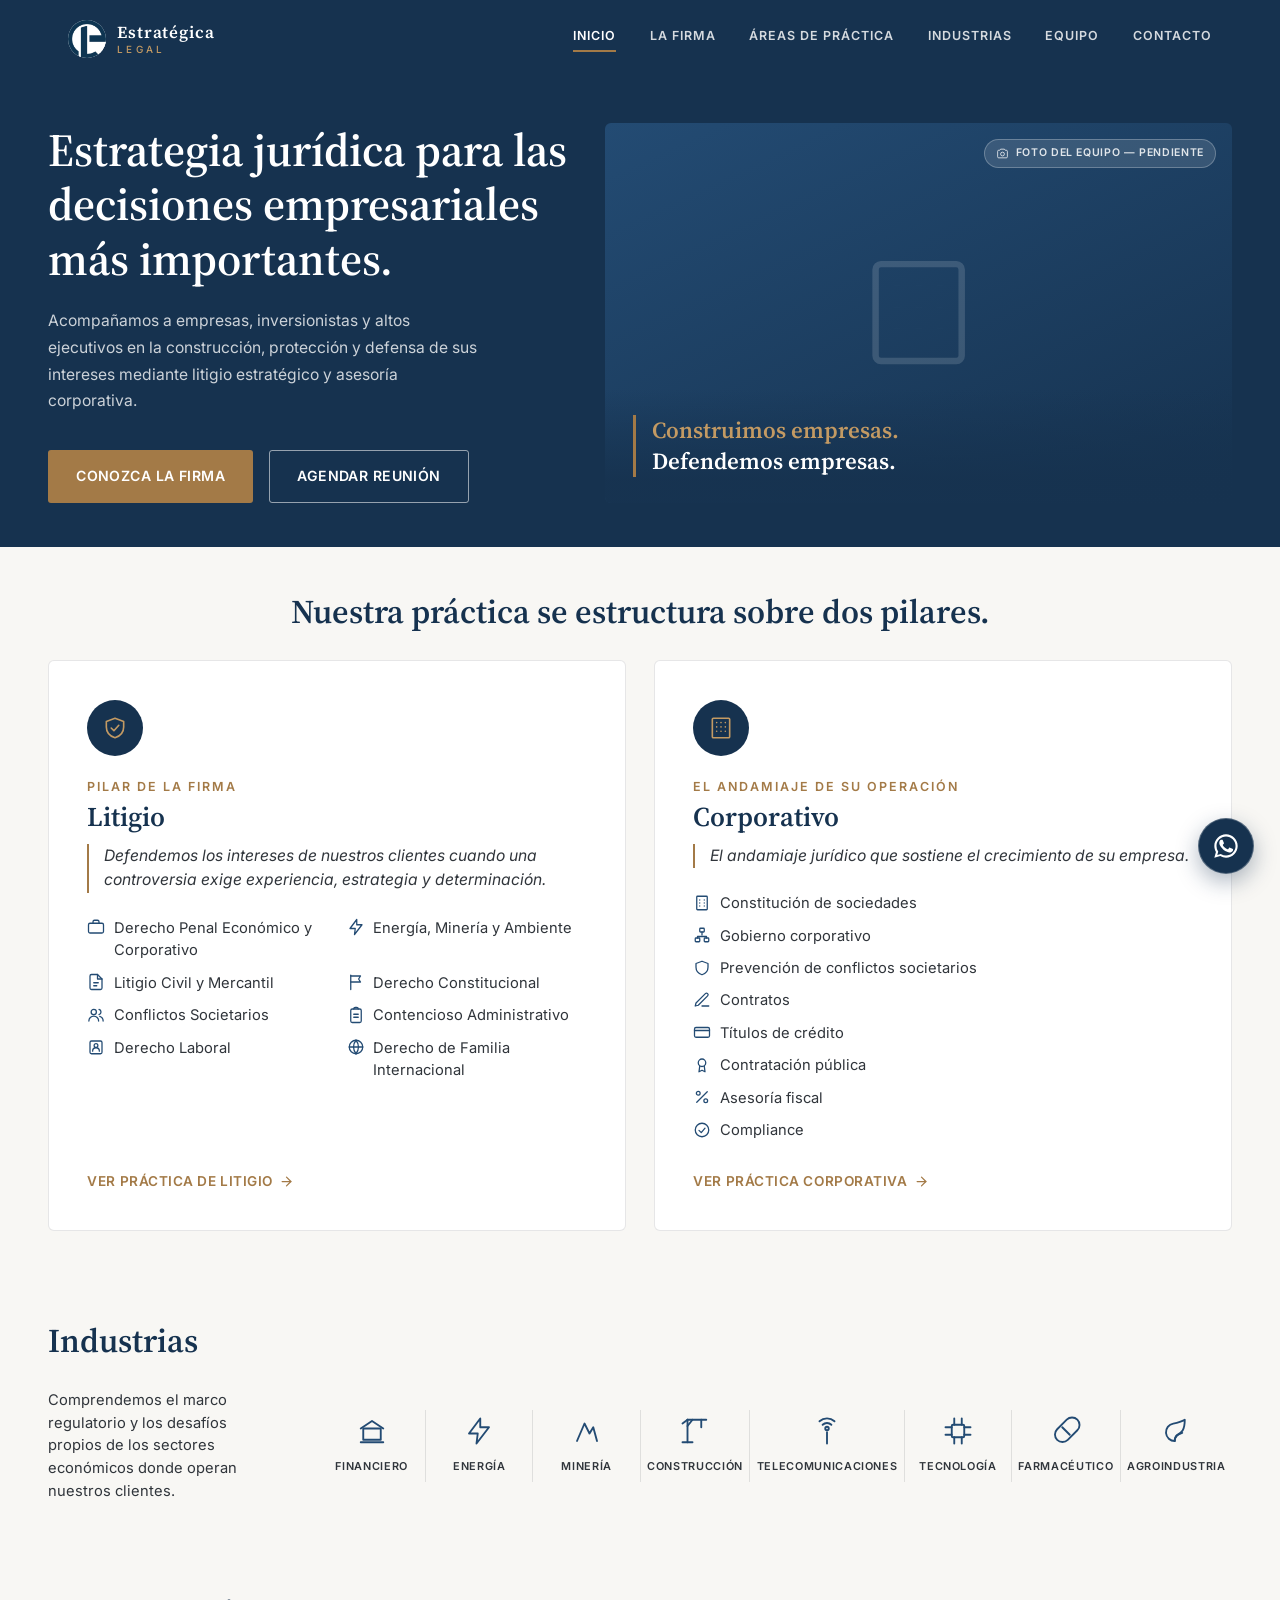
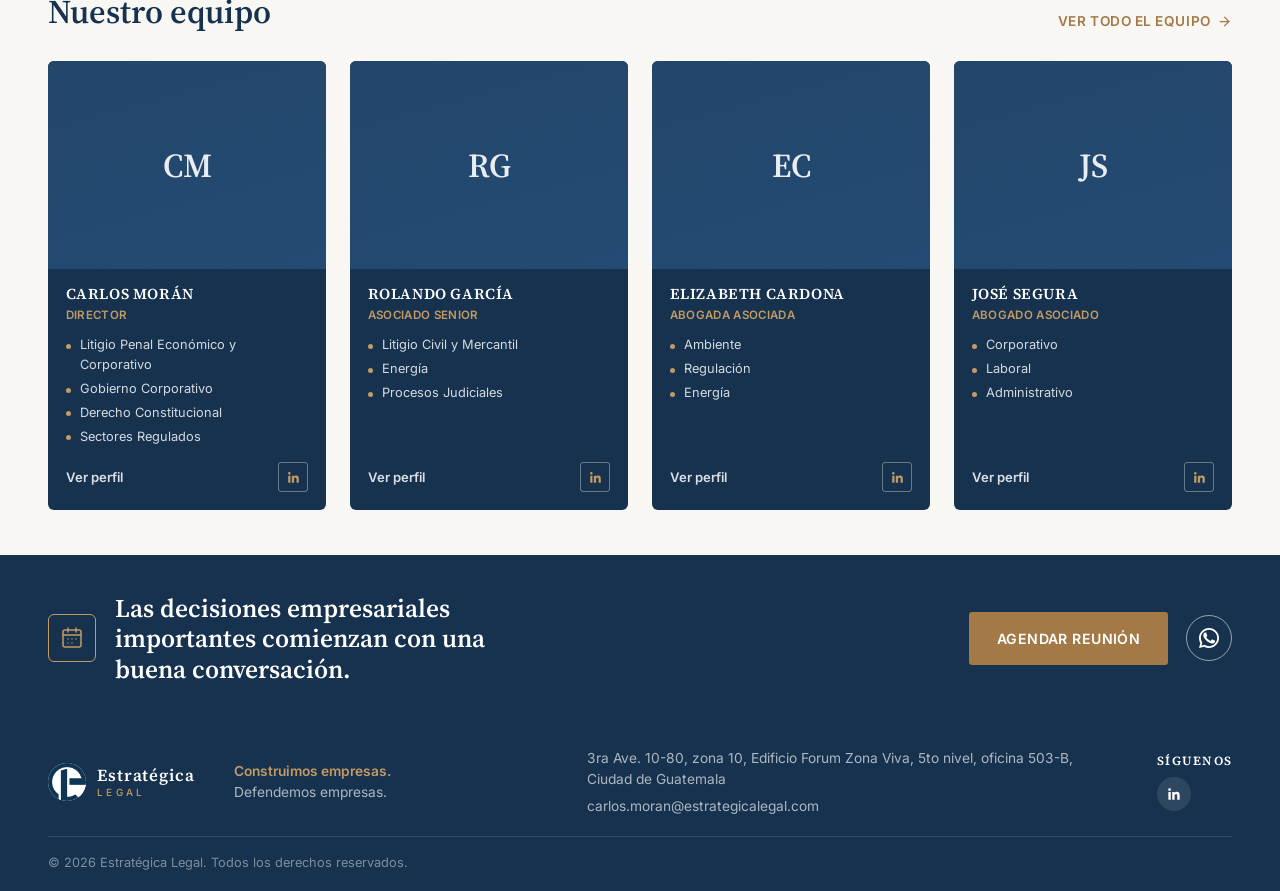
==== commit ecf62496: "feature(new): rediseño de pagina" ====
--- a/index.html
+++ b/index.html
@@ -3,46 +3,42 @@
   <head>
     <meta charset="UTF-8" />
     <meta name="viewport" content="width=device-width, initial-scale=1.0" />
-    <title>Estratégica Legal — Bufete de Abogados en Guatemala</title>
-    <meta name="description" content="Bufete de abogados en Guatemala con más de 15 años de experiencia en litigio de alta complejidad, derecho corporativo, constitucional y tributario. Dirigido por Carlos Morán." />
-    <meta name="keywords" content="abogados Guatemala, bufete legal Guatemala, litigio estratégico, derecho corporativo Guatemala, derecho constitucional, derecho tributario Guatemala, defensa penal Guatemala" />
+    <title>Estratégica Legal — Litigio Estratégico y Asesoría Corporativa en Guatemala</title>
+    <meta name="description" content="Estratégica Legal es una firma especializada en litigio estratégico y asesoría corporativa. Acompañamos a empresas, inversionistas y altos ejecutivos en Guatemala en sus decisiones más importantes." />
+    <meta name="keywords" content="firma legal Guatemala, derecho corporativo Guatemala, litigio estratégico, abogados corporativos, Carlos Morán, Estratégica Legal" />
     <meta name="robots" content="index, follow" />
-    <link rel="canonical" href="https://estrategicalegal.com" />
+    <link rel="canonical" href="https://estrategicalegal.com/" />
 
     <!-- Open Graph -->
-    <meta property="og:title" content="Estratégica Legal — Bufete de Abogados en Guatemala" />
-    <meta property="og:description" content="Bufete de abogados con más de 15 años de experiencia en litigio de alta complejidad, derecho corporativo, constitucional y tributario en Guatemala." />
-    <meta property="og:url" content="https://estrategicalegal.com" />
+    <meta property="og:title" content="Estratégica Legal — Estrategia jurídica para las decisiones empresariales más importantes" />
+    <meta property="og:description" content="Firma especializada en litigio estratégico y asesoría corporativa. Construimos empresas. Defendemos empresas." />
+    <meta property="og:url" content="https://estrategicalegal.com/" />
     <meta property="og:type" content="website" />
-    <meta property="og:image" content="https://estrategicalegal.com/img/carlos-moran.png" />
-    <meta property="og:image:alt" content="Estratégica Legal — Bufete de abogados en Guatemala" />
+    <meta property="og:image" content="https://estrategicalegal.com/img/logo.jpeg" />
+    <meta property="og:image:alt" content="Estratégica Legal" />
     <meta property="og:site_name" content="Estratégica Legal" />
     <meta property="og:locale" content="es_GT" />
     <meta name="twitter:card" content="summary_large_image" />
 
-    <!-- Favicon / tema -->
-    <link rel="icon" href="favicon.svg" type="image/svg+xml" />
-    <meta name="theme-color" content="#22385c" />
+    <link rel="icon" href="/favicon.svg" type="image/svg+xml" />
+    <meta name="theme-color" content="#16324f" />
 
     <link rel="preconnect" href="https://fonts.googleapis.com" />
     <link rel="preconnect" href="https://fonts.gstatic.com" crossorigin />
     <link
-      href="https://fonts.googleapis.com/css2?family=Cormorant+Garamond:ital,wght@0,300;0,400;0,600;0,700;1,300;1,400;1,600&family=DM+Sans:opsz,wght@9..40,300;9..40,400;9..40,500&display=swap"
+      href="https://fonts.googleapis.com/css2?family=Source+Serif+4:opsz,wght@8..60,600;8..60,700&family=Inter:wght@400;500;600&display=swap"
       rel="stylesheet"
     />
-    <link rel="stylesheet" href="css/styles.css" />
-
-    <!-- Datos estructurados (SEO local) -->
+    <link rel="stylesheet" href="/css/styles.css" />
+
     <script type="application/ld+json">
       {
         "@context": "https://schema.org",
         "@type": "LegalService",
         "name": "Estratégica Legal",
-        "description": "Bufete de abogados en Guatemala con más de 15 años de experiencia en litigio de alta complejidad, derecho corporativo, constitucional y tributario.",
+        "description": "Firma especializada en litigio estratégico y asesoría corporativa en Guatemala.",
         "url": "https://estrategicalegal.com",
-        "logo": "https://estrategicalegal.com/favicon.svg",
-        "image": "https://estrategicalegal.com/img/carlos-moran.png",
-        "telephone": "+502 4154-8188",
+        "logo": "https://estrategicalegal.com/img/logo.jpeg",
         "email": "carlos.moran@estrategicalegal.com",
         "address": {
           "@type": "PostalAddress",
@@ -50,321 +46,309 @@
           "addressLocality": "Ciudad de Guatemala",
           "addressCountry": "GT"
         },
-        "areaServed": [
-          { "@type": "Country", "name": "Guatemala" },
-          { "@type": "Place", "name": "Centroamérica" }
-        ],
-        "founder": {
-          "@type": "Person",
-          "name": "Carlos Morán",
-          "jobTitle": "Director · Abogado y Notario"
-        },
+        "areaServed": [{ "@type": "Country", "name": "Guatemala" }],
+        "founder": { "@type": "Person", "name": "Carlos Morán", "jobTitle": "Director" },
         "knowsLanguage": ["es"]
       }
     </script>
   </head>
   <body>
-    <div class="grid-bg"></div>
-    <div class="glow"></div>
-
     <div class="page">
       <!-- NAV -->
-      <nav>
-        <a class="logo" href="/">Estratégica<span> Legal</span></a>
-        <button class="nav-toggle" aria-label="Abrir menú">
-          <span></span><span></span><span></span>
-        </button>
-        <div class="nav-menu">
-          <a href="/" class="active">Inicio</a>
-          <a href="/areas">Áreas de práctica</a>
-          <a href="/equipo">Equipo</a>
-          <a href="/contacto">Contacto</a>
-          <a href="/contacto" class="nav-cta">+502 4154-8188</a>
+      <nav class="site-nav">
+        <div class="nav-inner">
+          <a class="logo-lockup" href="/">
+            <span class="logo-mark"><img src="/img/logo.jpeg" alt="Estratégica Legal" /></span>
+            <span class="logo-text">
+              <span class="l1">Estratégica</span>
+              <span class="l2">LEGAL</span>
+            </span>
+          </a>
+          <button class="nav-toggle" aria-label="Abrir menú" aria-expanded="false">
+            <span></span><span></span><span></span>
+          </button>
+          <div class="nav-menu">
+            <a href="/" class="active">Inicio</a>
+            <a href="/la-firma">La Firma</a>
+            <a href="/areas">Áreas de Práctica</a>
+            <a href="/industrias">Industrias</a>
+            <a href="/equipo">Equipo</a>
+            <a href="/contacto">Contacto</a>
+          </div>
         </div>
       </nav>
 
       <!-- HERO -->
-      <main class="hero">
-        <!-- LEFT -->
-        <div class="hero-left">
-          <div class="coming-soon-tag">Bufete de abogados · Guatemala</div>
-
-          <h1>
-            Derecho<br />
-            <span class="line2">estratégico</span>
-            <span class="line3">para decisiones de alto impacto.</span>
-          </h1>
-
-          <p class="hero-desc">
-            Bufete guatemalteco con más de 15 años de experiencia en litigio
-            de alta complejidad, derecho corporativo, constitucional y
-            tributario. Acompañamos a empresas y directivos en los asuntos
-            donde más está en juego.
-          </p>
-
-          <div class="hero-actions">
-            <a class="btn btn-primary" href="/equipo">Conozca al equipo</a>
-            <a class="btn btn-ghost" href="/areas">Áreas de práctica</a>
-          </div>
-
-          <div class="divider-row">
-            <div class="divider-line"></div>
-            <div class="divider-text">Áreas de Práctica</div>
-            <div class="divider-line"></div>
-          </div>
-
-          <div class="services-preview">
-            <span class="svc-pill">Litigio de Alta Complejidad</span>
-            <span class="svc-pill">Derecho Corporativo</span>
-            <span class="svc-pill">Derecho Constitucional</span>
-            <span class="svc-pill">Derecho Tributario</span>
-            <span class="svc-pill">Defensa Penal Económica</span>
-            <span class="svc-pill">Derecho Laboral</span>
-            <span class="svc-pill">Energía y Minería</span>
-            <span class="svc-pill">Derecho de Familia</span>
-          </div>
-        </div>
-
-        <!-- RIGHT CARD -->
-        <div class="hero-card">
-          <div class="card-tag">Director del Bufete</div>
-
-          <div class="profile-block">
-            <div class="profile-avatar">
-              <img src="img/carlos-moran.png" alt="Carlos Morán, Director de Estratégica Legal" />
-            </div>
-            <div class="profile-info">
+      <section class="hero">
+        <div class="hero-grid">
+          <div class="hero-copy">
+            <h1>Estrategia jurídica para las decisiones empresariales más importantes.</h1>
+            <p class="hero-desc">
+              Acompañamos a empresas, inversionistas y altos ejecutivos en la
+              construcción, protección y defensa de sus intereses mediante
+              litigio estratégico y asesoría corporativa.
+            </p>
+            <div class="hero-actions">
+              <a class="btn btn-primary" href="/la-firma">Conozca la firma</a>
+              <a class="btn btn-outline" href="/contacto">Agendar reunión</a>
+            </div>
+          </div>
+          <div class="photo-box">
+            <div class="photo-placeholder-tag">
+              <svg viewBox="0 0 24 24" fill="none" stroke="currentColor" stroke-width="1.6"><path d="M3 8a2 2 0 012-2h2l1.5-2h7L17 6h2a2 2 0 012 2v10a2 2 0 01-2 2H5a2 2 0 01-2-2V8z"/><circle cx="12" cy="13" r="3.5"/></svg>
+              Foto del equipo — pendiente
+            </div>
+            <div class="photo-icon">
+              <svg viewBox="0 0 24 24" fill="none" stroke="currentColor" stroke-width="1.2"><rect x="4" y="3" width="16" height="18" rx="1"/><line x1="8" y1="7" x2="8" y2="7.01"/><line x1="12" y1="7" x2="12" y2="7.01"/><line x1="16" y1="7" x2="16" y2="7.01"/><line x1="8" y1="11" x2="8" y2="11.01"/><line x1="12" y1="11" x2="12" y2="11.01"/><line x1="16" y1="11" x2="16" y2="11.01"/><line x1="8" y1="15" x2="8" y2="15.01"/><line x1="12" y1="15" x2="12" y2="15.01"/><line x1="16" y1="15" x2="16" y2="15.01"/></svg>
+            </div>
+            <div class="photo-caption">
+              <div class="photo-caption-inner">
+                <div class="line accent">Construimos empresas.</div>
+                <div class="line">Defendemos empresas.</div>
+              </div>
+            </div>
+          </div>
+        </div>
+      </section>
+
+      <!-- DOS PILARES -->
+      <section class="section" id="pilares">
+        <div class="section-head center">
+          <h2 class="section-title" style="margin-top: 0;">Nuestra práctica se estructura sobre dos pilares.</h2>
+        </div>
+        <div class="pillars-grid">
+          <!-- LITIGIO -->
+          <div class="pillar-card">
+            <div class="pillar-icon">
+              <svg viewBox="0 0 24 24" fill="none" stroke="currentColor" stroke-width="1.5" stroke-linecap="round" stroke-linejoin="round"><path d="M12 3l8 3v5c0 5-3.5 8.5-8 10-4.5-1.5-8-5-8-10V6l8-3z"/><polyline points="8.5 12 11 14.5 15.5 9.5"/></svg>
+            </div>
+            <div class="eyebrow">Pilar de la firma</div>
+            <h3>Litigio</h3>
+            <div class="pillar-motto">
+              Defendemos los intereses de nuestros clientes cuando una
+              controversia exige experiencia, estrategia y determinación.
+            </div>
+            <ul class="pillar-list">
+              <li><svg viewBox="0 0 24 24" fill="none" stroke="currentColor" stroke-width="1.7" stroke-linecap="round" stroke-linejoin="round"><rect x="2" y="7" width="20" height="13" rx="2"/><path d="M16 7V5a2 2 0 00-2-2h-4a2 2 0 00-2 2v2"/></svg>Derecho Penal Económico y Corporativo</li>
+              <li><svg viewBox="0 0 24 24" fill="none" stroke="currentColor" stroke-width="1.7" stroke-linecap="round" stroke-linejoin="round"><polygon points="13 2 4 14 11 14 10 22 20 9 13 9 13 2"/></svg>Energía, Minería y Ambiente</li>
+              <li><svg viewBox="0 0 24 24" fill="none" stroke="currentColor" stroke-width="1.7" stroke-linecap="round" stroke-linejoin="round"><path d="M14 2H6a2 2 0 00-2 2v16a2 2 0 002 2h12a2 2 0 002-2V8z"/><polyline points="14 2 14 8 20 8"/><line x1="9" y1="13" x2="15" y2="13"/><line x1="9" y1="17" x2="13" y2="17"/></svg>Litigio Civil y Mercantil</li>
+              <li><svg viewBox="0 0 24 24" fill="none" stroke="currentColor" stroke-width="1.7" stroke-linecap="round" stroke-linejoin="round"><line x1="5" y1="22" x2="5" y2="3"/><path d="M5 4h13l-2.5 4L18 12H5"/></svg>Derecho Constitucional</li>
+              <li><svg viewBox="0 0 24 24" fill="none" stroke="currentColor" stroke-width="1.7" stroke-linecap="round" stroke-linejoin="round"><circle cx="9" cy="8" r="3.5"/><path d="M2.5 20a6.5 6.5 0 0113 0"/><path d="M16 4.6a3.5 3.5 0 010 6.8"/><path d="M21.5 20a6.5 6.5 0 00-4.5-6.2"/></svg>Conflictos Societarios</li>
+              <li><svg viewBox="0 0 24 24" fill="none" stroke="currentColor" stroke-width="1.7" stroke-linecap="round" stroke-linejoin="round"><rect x="5" y="4" width="14" height="18" rx="2"/><path d="M9 4a2 2 0 012-2h2a2 2 0 012 2"/><line x1="9" y1="11" x2="15" y2="11"/><line x1="9" y1="15" x2="15" y2="15"/></svg>Contencioso Administrativo</li>
+              <li><svg viewBox="0 0 24 24" fill="none" stroke="currentColor" stroke-width="1.7" stroke-linecap="round" stroke-linejoin="round"><rect x="4" y="4" width="16" height="17" rx="2"/><circle cx="12" cy="10" r="2.5"/><path d="M7.5 17.5a4.5 4.5 0 019 0"/></svg>Derecho Laboral</li>
+              <li><svg viewBox="0 0 24 24" fill="none" stroke="currentColor" stroke-width="1.7" stroke-linecap="round" stroke-linejoin="round"><circle cx="12" cy="12" r="9"/><path d="M3 12h18"/><path d="M12 3a14 14 0 010 18"/><path d="M12 3a14 14 0 000 18"/></svg>Derecho de Familia Internacional</li>
+            </ul>
+            <a class="pillar-cta" href="/areas#litigio">
+              Ver práctica de litigio
+              <svg viewBox="0 0 24 24" fill="none" stroke="currentColor" stroke-width="2" stroke-linecap="round" stroke-linejoin="round"><line x1="5" y1="12" x2="19" y2="12"/><polyline points="12 5 19 12 12 19"/></svg>
+            </a>
+          </div>
+          <!-- CORPORATIVO -->
+          <div class="pillar-card">
+            <div class="pillar-icon">
+              <svg viewBox="0 0 24 24" fill="none" stroke="currentColor" stroke-width="1.5" stroke-linecap="round" stroke-linejoin="round"><rect x="4" y="3" width="16" height="18" rx="1"/><line x1="8" y1="7" x2="8" y2="7.01"/><line x1="12" y1="7" x2="12" y2="7.01"/><line x1="16" y1="7" x2="16" y2="7.01"/><line x1="8" y1="11" x2="8" y2="11.01"/><line x1="12" y1="11" x2="12" y2="11.01"/><line x1="16" y1="11" x2="16" y2="11.01"/><line x1="8" y1="15" x2="8" y2="15.01"/><line x1="12" y1="15" x2="12" y2="15.01"/><line x1="16" y1="15" x2="16" y2="15.01"/></svg>
+            </div>
+            <div class="eyebrow">El andamiaje de su operación</div>
+            <h3>Corporativo</h3>
+            <div class="pillar-motto">
+              El andamiaje jurídico que sostiene el crecimiento de su empresa.
+            </div>
+            <ul class="pillar-list" style="grid-template-columns: 1fr;">
+              <li><svg viewBox="0 0 24 24" fill="none" stroke="currentColor" stroke-width="1.7" stroke-linecap="round" stroke-linejoin="round"><rect x="5" y="3" width="14" height="18" rx="1"/><line x1="9" y1="8" x2="9" y2="8.01"/><line x1="15" y1="8" x2="15" y2="8.01"/><line x1="9" y1="12" x2="9" y2="12.01"/><line x1="15" y1="12" x2="15" y2="12.01"/><line x1="9" y1="16" x2="9" y2="16.01"/><line x1="15" y1="16" x2="15" y2="16.01"/></svg>Constitución de sociedades</li>
+              <li><svg viewBox="0 0 24 24" fill="none" stroke="currentColor" stroke-width="1.7" stroke-linecap="round" stroke-linejoin="round"><rect x="9" y="3" width="6" height="5" rx="1"/><rect x="3" y="16" width="6" height="5" rx="1"/><rect x="15" y="16" width="6" height="5" rx="1"/><path d="M12 8v4"/><path d="M6 16v-2h12v2"/></svg>Gobierno corporativo</li>
+              <li><svg viewBox="0 0 24 24" fill="none" stroke="currentColor" stroke-width="1.7" stroke-linecap="round" stroke-linejoin="round"><path d="M12 3l8 3v5c0 5-3.5 8.5-8 10-4.5-1.5-8-5-8-10V6l8-3z"/></svg>Prevención de conflictos societarios</li>
+              <li><svg viewBox="0 0 24 24" fill="none" stroke="currentColor" stroke-width="1.7" stroke-linecap="round" stroke-linejoin="round"><path d="M12 20h9"/><path d="M16.5 3.5a2.1 2.1 0 013 3L7 19l-4 1 1-4L16.5 3.5z"/></svg>Contratos</li>
+              <li><svg viewBox="0 0 24 24" fill="none" stroke="currentColor" stroke-width="1.7" stroke-linecap="round" stroke-linejoin="round"><rect x="2" y="6" width="20" height="13" rx="2"/><line x1="2" y1="10" x2="22" y2="10"/></svg>Títulos de crédito</li>
+              <li><svg viewBox="0 0 24 24" fill="none" stroke="currentColor" stroke-width="1.7" stroke-linecap="round" stroke-linejoin="round"><circle cx="12" cy="9" r="5"/><path d="M9 13.5L8 21l4-2 4 2-1-7.5"/></svg>Contratación pública</li>
+              <li><svg viewBox="0 0 24 24" fill="none" stroke="currentColor" stroke-width="1.7" stroke-linecap="round" stroke-linejoin="round"><line x1="19" y1="5" x2="5" y2="19"/><circle cx="7" cy="7" r="2.5"/><circle cx="17" cy="17" r="2.5"/></svg>Asesoría fiscal</li>
+              <li><svg viewBox="0 0 24 24" fill="none" stroke="currentColor" stroke-width="1.7" stroke-linecap="round" stroke-linejoin="round"><circle cx="12" cy="12" r="9"/><polyline points="8 12.5 11 15.5 16 9.5"/></svg>Compliance</li>
+            </ul>
+            <a class="pillar-cta" href="/areas#corporativo">
+              Ver práctica corporativa
+              <svg viewBox="0 0 24 24" fill="none" stroke="currentColor" stroke-width="2" stroke-linecap="round" stroke-linejoin="round"><line x1="5" y1="12" x2="19" y2="12"/><polyline points="12 5 19 12 12 19"/></svg>
+            </a>
+          </div>
+        </div>
+      </section>
+
+      <!-- INDUSTRIAS -->
+      <section class="section" id="industrias">
+        <div class="section-inner">
+          <div class="section-head" style="margin-bottom: 1.8rem;">
+            <h2 class="section-title" style="margin-top: 0;">Industrias</h2>
+          </div>
+          <div class="industries-grid">
+            <p class="industries-intro">
+              Comprendemos el marco regulatorio y los desafíos propios de los
+              sectores económicos donde operan nuestros clientes.
+            </p>
+            <div class="industry-strip">
+          <div class="industry-item">
+            <div class="industry-icon"><svg viewBox="0 0 24 24" fill="none" stroke="currentColor" stroke-width="1.5" stroke-linecap="round" stroke-linejoin="round"><path d="M3 10l9-6 9 6"/><rect x="5" y="10" width="14" height="9"/><line x1="3" y1="21" x2="21" y2="21"/></svg></div>
+            <span>Financiero</span>
+          </div>
+          <div class="industry-item">
+            <div class="industry-icon"><svg viewBox="0 0 24 24" fill="none" stroke="currentColor" stroke-width="1.5" stroke-linecap="round" stroke-linejoin="round"><polygon points="13 2 4 14 11 14 10 22 20 9 13 9 13 2"/></svg></div>
+            <span>Energía</span>
+          </div>
+          <div class="industry-item">
+            <div class="industry-icon"><svg viewBox="0 0 24 24" fill="none" stroke="currentColor" stroke-width="1.5" stroke-linecap="round" stroke-linejoin="round"><path d="M4 20L10 6l4 8 3-5 3 11"/></svg></div>
+            <span>Minería</span>
+          </div>
+          <div class="industry-item">
+            <div class="industry-icon"><svg viewBox="0 0 24 24" fill="none" stroke="currentColor" stroke-width="1.5" stroke-linecap="round" stroke-linejoin="round"><line x1="6" y1="21" x2="6" y2="3"/><line x1="6" y1="3" x2="21" y2="3"/><line x1="6" y1="3" x2="2" y2="6"/><line x1="6" y1="8" x2="10" y2="3"/><line x1="17" y1="3" x2="17" y2="9"/><line x1="2" y1="21" x2="10" y2="21"/></svg></div>
+            <span>Construcción</span>
+          </div>
+          <div class="industry-item">
+            <div class="industry-icon"><svg viewBox="0 0 24 24" fill="none" stroke="currentColor" stroke-width="1.5" stroke-linecap="round" stroke-linejoin="round"><line x1="12" y1="22" x2="12" y2="13"/><circle cx="12" cy="10" r="1.4"/><path d="M8.5 7a5 5 0 017 0M6 4.2a9 9 0 0112 0"/></svg></div>
+            <span>Telecomunicaciones</span>
+          </div>
+          <div class="industry-item">
+            <div class="industry-icon"><svg viewBox="0 0 24 24" fill="none" stroke="currentColor" stroke-width="1.5" stroke-linecap="round" stroke-linejoin="round"><rect x="7" y="7" width="10" height="10" rx="1"/><line x1="9" y1="2" x2="9" y2="7"/><line x1="15" y1="2" x2="15" y2="7"/><line x1="9" y1="17" x2="9" y2="22"/><line x1="15" y1="17" x2="15" y2="22"/><line x1="2" y1="9" x2="7" y2="9"/><line x1="2" y1="15" x2="7" y2="15"/><line x1="17" y1="9" x2="22" y2="9"/><line x1="17" y1="15" x2="22" y2="15"/></svg></div>
+            <span>Tecnología</span>
+          </div>
+          <div class="industry-item">
+            <div class="industry-icon"><svg viewBox="0 0 24 24" fill="none" stroke="currentColor" stroke-width="1.5" stroke-linecap="round" stroke-linejoin="round"><path d="M4.93 19.07a6 6 0 010-8.49l7.65-7.65a6 6 0 118.49 8.49l-7.65 7.65a6 6 0 01-8.49 0z"/><line x1="9" y1="9" x2="15" y2="15"/></svg></div>
+            <span>Farmacéutico</span>
+          </div>
+          <div class="industry-item">
+            <div class="industry-icon"><svg viewBox="0 0 24 24" fill="none" stroke="currentColor" stroke-width="1.5" stroke-linecap="round" stroke-linejoin="round"><path d="M11 20A7 7 0 019.8 6.1C15.5 5 17 4.2 19 3c0 8.5-2.5 10.3-6.2 12.2C11.3 16.4 11 18 11 20z"/><path d="M11 20c0-3 2.5-5.5 6-6.5"/></svg></div>
+            <span>Agroindustria</span>
+          </div>
+            </div>
+          </div>
+        </div>
+      </section>
+
+      <!-- EQUIPO -->
+      <section class="section" id="equipo">
+        <div class="section-head" style="display:flex; align-items:flex-end; justify-content:space-between; gap:1rem; flex-wrap:wrap;">
+          <h2 class="section-title" style="margin-top: 0;">Nuestro equipo</h2>
+          <a class="pillar-cta" href="/equipo">
+            Ver todo el equipo
+            <svg viewBox="0 0 24 24" fill="none" stroke="currentColor" stroke-width="2" stroke-linecap="round" stroke-linejoin="round"><line x1="5" y1="12" x2="19" y2="12"/><polyline points="12 5 19 12 12 19"/></svg>
+          </a>
+        </div>
+        <div class="team-grid">
+          <a class="team-card" href="/equipo/carlos-moran">
+            <div class="team-photo"><span class="team-initials">CM</span></div>
+            <div class="team-body">
               <h3>Carlos Morán</h3>
-              <p>Director · Abogado y Notario<br /><em>Guatemala</em></p>
-            </div>
-          </div>
-
-          <div class="mini-stats">
-            <div class="mini-stat">
-              <div class="num">15+</div>
-              <div class="lbl">Años de Práctica</div>
-            </div>
-            <div class="mini-stat">
-              <div class="num">~100</div>
-              <div class="lbl">Casos Activos</div>
-            </div>
-            <div class="mini-stat">
-              <div class="num">MSc</div>
-              <div class="lbl">Der. Constitucional</div>
-            </div>
-            <div class="mini-stat">
-              <div class="num">PhD</div>
-              <div class="lbl">Tributario · Mercantil</div>
-            </div>
-          </div>
-
-          <div class="cred-list">
-            <div class="cred-item">
-              <div class="cred-dot"></div>
-              <div class="cred-text">
-                <strong>George Washington University Law School</strong>
-                Especialización · International Compliance &amp; Anti-Corruption
-              </div>
-            </div>
-            <div class="cred-item">
-              <div class="cred-dot"></div>
-              <div class="cred-text">
-                <strong>Universidad de Castilla-La Mancha · España</strong>
-                Postgrado · Garantías Constitucionales
-              </div>
-            </div>
-            <div class="cred-item">
-              <div class="cred-dot"></div>
-              <div class="cred-text">
-                <strong>Universidad de San Carlos de Guatemala</strong>
-                Magíster Der. Constitucional · Catedrático por más de una década
-              </div>
-            </div>
-          </div>
-
-          <div class="social-row">
-            <span class="social-label">Perfil profesional</span>
-            <a class="social-link" href="/equipo">Ver perfil completo</a>
-          </div>
-        </div>
-      </main>
-
-      <!-- STATS BAR -->
-      <div class="stats-bar">
-        <div class="stat-item">
-          <div class="stat-num">15+</div>
-          <div class="stat-label">Años de Trayectoria</div>
-        </div>
-        <div class="stat-item">
-          <div class="stat-num">~100</div>
-          <div class="stat-label">Casos Activos</div>
-        </div>
-        <div class="stat-item">
-          <div class="stat-num">600+</div>
-          <div class="stat-label">Empleados · Empresas Cliente</div>
-        </div>
-        <div class="stat-item">
-          <div class="stat-num">CA</div>
-          <div class="stat-label">Alcance Regional</div>
-        </div>
-      </div>
-
-      <!-- INTRO / NOSOTROS -->
-      <section class="section" id="nosotros">
-        <div class="section-head">
-          <div class="eyebrow">La firma</div>
-          <h2 class="section-title">
-            Un bufete construido sobre la estrategia, no solo el litigio.
-          </h2>
-        </div>
-        <div class="intro-grid">
-          <p class="intro-lead">
-            Acompañamos a nuestros clientes en cada etapa de su operación —desde
-            la <em>estructura legal</em> que mejor se adecúa a sus necesidades
-            hasta la <em>defensa</em> en los asuntos de mayor complejidad.
-          </p>
-          <div class="intro-body">
-            <p>
-              Estratégica Legal reúne a un equipo de abogados litigantes con
-              experiencia en asuntos de fuerte impacto económico, financiero,
-              tributario, mercantil y societario. Nuestra práctica combina
-              litigio de alto perfil con asesoría corporativa preventiva,
-              anticipando y mitigando conflictos antes de que escalen.
-            </p>
-            <p>
-              Hemos representado a empresas de más de 600 empleados y asesorado
-              a clientes con operaciones regionales e internacionales, con
-              presencia en Centroamérica y contrapartes en España, Estados
-              Unidos, India y China.
-            </p>
-            <div class="sector-tags">
-              <span class="sector-tag">Tecnología</span>
-              <span class="sector-tag">Telecomunicaciones</span>
-              <span class="sector-tag">Construcción</span>
-              <span class="sector-tag">Farmacéutico</span>
-              <span class="sector-tag">Banca y Finanzas</span>
-              <span class="sector-tag">Energía y Minería</span>
-              <span class="sector-tag">Portuario y Marítimo</span>
-              <span class="sector-tag">Agroindustria</span>
-            </div>
-          </div>
-        </div>
-      </section>
-
-      <!-- AREAS PREVIEW -->
-      <section class="section alt" id="areas">
-        <div class="section-inner">
-          <div class="section-head">
-            <div class="eyebrow">Áreas de práctica</div>
-            <h2 class="section-title">Dos pilares, una misma estrategia.</h2>
-            <p class="section-sub">
-              Desde la constitución del vehículo legal que mejor se adecúa a su
-              operación hasta la representación en asuntos legales de alta
-              complejidad.
-            </p>
-          </div>
-          <div class="areas-grid">
-            <div class="area-card">
-              <div class="area-num">01</div>
-              <h3>Corporativo</h3>
-              <div class="area-motto">
-                "El andamiaje de su operación, con visión de largo plazo"
-              </div>
-              <ul>
-                <li>Constitución de sociedades y vehículos legales</li>
-                <li>Gobierno corporativo y prevención de conflictos societarios</li>
-                <li>Contratación mercantil, laboral y con proveedores</li>
-                <li>Compliance y cumplimiento normativo</li>
+              <div class="team-role">Director</div>
+              <ul class="team-specs">
+                <li>Litigio Penal Económico y Corporativo</li>
+                <li>Gobierno Corporativo</li>
+                <li>Derecho Constitucional</li>
+                <li>Sectores Regulados</li>
               </ul>
-              <a class="area-link" href="/areas#corporativo">Ver detalle</a>
-            </div>
-            <div class="area-card">
-              <div class="area-num">02</div>
-              <h3>Litigio</h3>
-              <div class="area-motto">"El pilar de la firma"</div>
-              <ul>
-                <li>Penal económico y corporativo</li>
-                <li>Civil y mercantil · conflictos societarios</li>
-                <li>Constitucional y contencioso administrativo</li>
-                <li>Laboral · Energía, minería y ambiente · Familia</li>
+              <div class="team-link-row">
+                <span>Ver perfil</span>
+                <span class="team-linkedin"><svg viewBox="0 0 24 24"><path d="M20.45 20.45h-3.55v-5.57c0-1.33-.02-3.04-1.85-3.04-1.86 0-2.15 1.45-2.15 2.94v5.67H9.35V9h3.41v1.56h.05c.48-.9 1.64-1.85 3.37-1.85 3.6 0 4.27 2.37 4.27 5.46v6.28zM5.34 7.43a2.06 2.06 0 110-4.12 2.06 2.06 0 010 4.12zM7.12 20.45H3.56V9h3.56v11.45z"/></svg></span>
+              </div>
+            </div>
+          </a>
+          <a class="team-card" href="/equipo/rolando-garcia">
+            <div class="team-photo"><span class="team-initials">RG</span></div>
+            <div class="team-body">
+              <h3>Rolando García</h3>
+              <div class="team-role">Asociado Senior</div>
+              <ul class="team-specs">
+                <li>Litigio Civil y Mercantil</li>
+                <li>Energía</li>
+                <li>Procesos Judiciales</li>
               </ul>
-              <a class="area-link" href="/areas#litigio">Ver detalle</a>
-            </div>
-          </div>
-        </div>
-      </section>
-
-      <!-- TEAM PREVIEW -->
-      <section class="section" id="equipo">
-        <div class="section-head center">
-          <div class="eyebrow">El equipo</div>
-          <h2 class="section-title">Abogados con trayectoria comprobada.</h2>
-          <p class="section-sub">
-            Un equipo multidisciplinario con más de 15 años de experiencia y
-            especializaciones en Guatemala y el extranjero.
-          </p>
-        </div>
-        <div class="team-grid">
-          <div class="team-card">
-            <div class="avatar-mono">
-              <img src="img/carlos-moran.png" alt="Carlos Morán" />
-            </div>
-            <h3>Carlos Morán</h3>
-            <div class="role">Director</div>
-            <p class="focus">Penal de alto perfil, conflictos societarios y derecho corporativo.</p>
-          </div>
-          <div class="team-card">
-            <div class="avatar-mono">RG</div>
-            <h3>Rolando García</h3>
-            <div class="role">Asociado Senior</div>
-            <p class="focus">Sector eléctrico y energético, litigio civil y constitucional.</p>
-          </div>
-          <div class="team-card">
-            <div class="avatar-mono">EC</div>
-            <h3>Elizabeth Cardona</h3>
-            <div class="role">Abogada Asociada</div>
-            <p class="focus">Derecho ambiental, energético y regulatorio; política pública.</p>
-          </div>
-          <div class="team-card">
-            <div class="avatar-mono">JS</div>
-            <h3>José Segura</h3>
-            <div class="role">Abogado Asociado</div>
-            <p class="focus">Derecho laboral, civil, de familia y administrativo.</p>
-          </div>
-        </div>
-        <div class="section-head center" style="margin-top: 2.5rem; margin-bottom: 0;">
-          <a class="btn btn-ghost" href="/equipo">Ver perfiles completos</a>
+              <div class="team-link-row">
+                <span>Ver perfil</span>
+                <span class="team-linkedin"><svg viewBox="0 0 24 24"><path d="M20.45 20.45h-3.55v-5.57c0-1.33-.02-3.04-1.85-3.04-1.86 0-2.15 1.45-2.15 2.94v5.67H9.35V9h3.41v1.56h.05c.48-.9 1.64-1.85 3.37-1.85 3.6 0 4.27 2.37 4.27 5.46v6.28zM5.34 7.43a2.06 2.06 0 110-4.12 2.06 2.06 0 010 4.12zM7.12 20.45H3.56V9h3.56v11.45z"/></svg></span>
+              </div>
+            </div>
+          </a>
+          <a class="team-card" href="/equipo/elizabeth-cardona">
+            <div class="team-photo"><span class="team-initials">EC</span></div>
+            <div class="team-body">
+              <h3>Elizabeth Cardona</h3>
+              <div class="team-role">Abogada Asociada</div>
+              <ul class="team-specs">
+                <li>Ambiente</li>
+                <li>Regulación</li>
+                <li>Energía</li>
+              </ul>
+              <div class="team-link-row">
+                <span>Ver perfil</span>
+                <span class="team-linkedin"><svg viewBox="0 0 24 24"><path d="M20.45 20.45h-3.55v-5.57c0-1.33-.02-3.04-1.85-3.04-1.86 0-2.15 1.45-2.15 2.94v5.67H9.35V9h3.41v1.56h.05c.48-.9 1.64-1.85 3.37-1.85 3.6 0 4.27 2.37 4.27 5.46v6.28zM5.34 7.43a2.06 2.06 0 110-4.12 2.06 2.06 0 010 4.12zM7.12 20.45H3.56V9h3.56v11.45z"/></svg></span>
+              </div>
+            </div>
+          </a>
+          <a class="team-card" href="/equipo/jose-segura">
+            <div class="team-photo"><span class="team-initials">JS</span></div>
+            <div class="team-body">
+              <h3>José Segura</h3>
+              <div class="team-role">Abogado Asociado</div>
+              <ul class="team-specs">
+                <li>Corporativo</li>
+                <li>Laboral</li>
+                <li>Administrativo</li>
+              </ul>
+              <div class="team-link-row">
+                <span>Ver perfil</span>
+                <span class="team-linkedin"><svg viewBox="0 0 24 24"><path d="M20.45 20.45h-3.55v-5.57c0-1.33-.02-3.04-1.85-3.04-1.86 0-2.15 1.45-2.15 2.94v5.67H9.35V9h3.41v1.56h.05c.48-.9 1.64-1.85 3.37-1.85 3.6 0 4.27 2.37 4.27 5.46v6.28zM5.34 7.43a2.06 2.06 0 110-4.12 2.06 2.06 0 010 4.12zM7.12 20.45H3.56V9h3.56v11.45z"/></svg></span>
+              </div>
+            </div>
+          </a>
         </div>
       </section>
 
       <!-- CTA -->
-      <section class="cta">
-        <div class="cta-inner">
-          <div>
-            <h2>¿Enfrenta un asunto legal complejo?</h2>
-            <p>
-              Agende una consulta con nuestro equipo y evalúe su caso con
-              abogados especializados en litigio y derecho corporativo.
-            </p>
-            <a class="btn btn-primary" href="/contacto" style="margin-top: 1.4rem;">Contáctenos</a>
-          </div>
-          <div class="cta-contact">
-            <a href="tel:+50241548188">📞 +502 4154-8188</a>
-            <a href="mailto:carlos.moran@estrategicalegal.com">✉️ carlos.moran@estrategicalegal.com</a>
-            <a href="/contacto">📍 Forum Zona Viva, of. 503-B, Zona 10</a>
+      <section class="cta-bar">
+        <div class="cta-bar-inner">
+          <div class="cta-bar-left">
+            <span class="cta-cal">
+              <svg viewBox="0 0 24 24" fill="none" stroke="currentColor" stroke-width="1.5" stroke-linecap="round" stroke-linejoin="round"><rect x="3" y="4" width="18" height="17" rx="2"/><line x1="16" y1="2" x2="16" y2="6"/><line x1="8" y1="2" x2="8" y2="6"/><line x1="3" y1="9" x2="21" y2="9"/><line x1="8" y1="13" x2="8" y2="13.01"/><line x1="12" y1="13" x2="12" y2="13.01"/><line x1="16" y1="13" x2="16" y2="13.01"/><line x1="8" y1="17" x2="8" y2="17.01"/><line x1="12" y1="17" x2="12" y2="17.01"/></svg>
+            </span>
+            <h2>Las decisiones empresariales importantes comienzan con una buena conversación.</h2>
+          </div>
+          <div class="cta-bar-actions">
+            <a class="btn btn-primary" href="/contacto">Agendar reunión</a>
+            <a class="whatsapp-inline" href="https://wa.me/50241548188" target="_blank" rel="noopener" aria-label="Escribir por WhatsApp">
+              <svg viewBox="0 0 24 24"><path d="M17.47 14.38c-.29-.15-1.72-.85-1.99-.94-.27-.1-.46-.15-.66.15-.2.29-.76.94-.93 1.13-.17.2-.34.22-.63.07-.29-.15-1.22-.45-2.32-1.43-.86-.77-1.44-1.72-1.61-2.01-.17-.29-.02-.45.13-.6.13-.13.29-.34.44-.51.15-.17.2-.29.29-.49.1-.2.05-.37-.02-.51-.07-.15-.66-1.58-.9-2.17-.24-.57-.48-.5-.66-.5-.17-.01-.37-.01-.56-.01s-.51.07-.78.37c-.27.29-1.02 1-1.02 2.43 0 1.43 1.04 2.82 1.19 3.01.15.2 2.05 3.13 4.97 4.39.69.3 1.24.48 1.66.61.7.22 1.33.19 1.84.11.56-.08 1.72-.7 1.96-1.38.24-.68.24-1.26.17-1.38-.07-.13-.26-.2-.55-.35z"/><path d="M12.02 2C6.5 2 2 6.48 2 12c0 1.85.5 3.58 1.36 5.07L2 22l5.08-1.33A9.96 9.96 0 0012.02 22c5.52 0 10-4.48 10-10s-4.48-10-10-10zm0 18.18a8.14 8.14 0 01-4.15-1.14l-.3-.18-3.02.79.81-2.94-.2-.31A8.16 8.16 0 013.85 12c0-4.5 3.67-8.17 8.17-8.17S20.19 7.5 20.19 12s-3.67 8.18-8.17 8.18z"/></svg>
+            </a>
           </div>
         </div>
       </section>
 
       <!-- FOOTER -->
-      <footer>
-        <div class="footer-logo">Estratégica Legal</div>
-        <div class="footer-meta">© <span id="year">2026</span> · Todos los derechos reservados</div>
-        <div class="footer-loc">Edificio Forum Zona Viva, Zona 10, Guatemala</div>
+      <footer class="site-footer">
+        <div class="footer-inner">
+          <div class="footer-brand">
+            <a class="logo-lockup" href="/">
+              <span class="logo-mark"><img src="/img/logo.jpeg" alt="Estratégica Legal" /></span>
+              <span class="logo-text"><span class="l1">Estratégica</span><span class="l2">LEGAL</span></span>
+            </a>
+          </div>
+          <div class="footer-col">
+            <p class="footer-tagline"><strong>Construimos empresas.</strong>Defendemos empresas.</p>
+          </div>
+          <div class="footer-col">
+            <p>3ra Ave. 10-80, zona 10, Edificio Forum Zona Viva, 5to nivel, oficina 503-B, Ciudad de Guatemala</p>
+            <a href="mailto:carlos.moran@estrategicalegal.com">carlos.moran@estrategicalegal.com</a>
+          </div>
+          <div class="footer-col">
+            <h4>Síguenos</h4>
+            <div class="footer-social">
+              <a href="#" aria-label="LinkedIn"><svg viewBox="0 0 24 24"><path d="M20.45 20.45h-3.55v-5.57c0-1.33-.02-3.04-1.85-3.04-1.86 0-2.15 1.45-2.15 2.94v5.67H9.35V9h3.41v1.56h.05c.48-.9 1.64-1.85 3.37-1.85 3.6 0 4.27 2.37 4.27 5.46v6.28zM5.34 7.43a2.06 2.06 0 110-4.12 2.06 2.06 0 010 4.12zM7.12 20.45H3.56V9h3.56v11.45z"/></svg></a>
+            </div>
+          </div>
+        </div>
+        <div class="footer-bottom">
+          <span>© <span id="year">2026</span> Estratégica Legal. Todos los derechos reservados.</span>
+        </div>
       </footer>
     </div>
-    <!-- .page -->
-
-    <script src="js/main.js"></script>
+
+    <a class="whatsapp-float" href="https://wa.me/50241548188" target="_blank" rel="noopener" aria-label="Chatear por WhatsApp">
+      <svg viewBox="0 0 24 24"><path d="M17.47 14.38c-.29-.15-1.72-.85-1.99-.94-.27-.1-.46-.15-.66.15-.2.29-.76.94-.93 1.13-.17.2-.34.22-.63.07-.29-.15-1.22-.45-2.32-1.43-.86-.77-1.44-1.72-1.61-2.01-.17-.29-.02-.45.13-.6.13-.13.29-.34.44-.51.15-.17.2-.29.29-.49.1-.2.05-.37-.02-.51-.07-.15-.66-1.58-.9-2.17-.24-.57-.48-.5-.66-.5-.17-.01-.37-.01-.56-.01s-.51.07-.78.37c-.27.29-1.02 1-1.02 2.43 0 1.43 1.04 2.82 1.19 3.01.15.2 2.05 3.13 4.97 4.39.69.3 1.24.48 1.66.61.7.22 1.33.19 1.84.11.56-.08 1.72-.7 1.96-1.38.24-.68.24-1.26.17-1.38-.07-.13-.26-.2-.55-.35z"/><path d="M12.02 2C6.5 2 2 6.48 2 12c0 1.85.5 3.58 1.36 5.07L2 22l5.08-1.33A9.96 9.96 0 0012.02 22c5.52 0 10-4.48 10-10s-4.48-10-10-10zm0 18.18a8.14 8.14 0 01-4.15-1.14l-.3-.18-3.02.79.81-2.94-.2-.31A8.16 8.16 0 013.85 12c0-4.5 3.67-8.17 8.17-8.17S20.19 7.5 20.19 12s-3.67 8.18-8.17 8.18z"/></svg>
+    </a>
+
+    <script src="/js/main.js"></script>
   </body>
 </html>
--- a/css/styles.css
+++ b/css/styles.css
@@ -1,19 +1,26 @@
+/* ─────────────────────────────────────────────
+   ESTRATÉGICA LEGAL — Design System
+   Paleta institucional + Source Serif 4 / Inter
+───────────────────────────────────────────── */
 :root {
-  /* ─── Paleta Estratégica Legal (azul / gris — firma) ─── */
-  --paper: #ffffff;
-  --paper2: #f7f8fa;
-  --paper3: #eef1f5;
-  --blue: #34568c;
-  --blue2: #5b7db1;
-  --blue-deep: #22385c;
-  --blue-ink: #1b2c47;
-  --ink: #1e2a3a;
-  --gray: #6b7280;
-  --gray2: #9aa3b2;
-  --border: rgba(34, 56, 92, 0.12);
-  --border-strong: rgba(34, 56, 92, 0.2);
-  --card: #ffffff;
-}
+  --azul-institucional: #234b73;
+  --azul-profundo: #16324f;
+  --marfil: #f8f7f4;
+  --gris-piedra: #eceae6;
+  --gris-grafito: #30353b;
+  --bronce: #a37a47;
+  --bronce-light: #c39a63;
+  --white: #ffffff;
+
+  --border: rgba(48, 53, 59, 0.12);
+  --border-strong: rgba(48, 53, 59, 0.22);
+
+  --font-heading: "Source Serif 4", serif;
+  --font-body: "Inter", sans-serif;
+
+  --container: 1240px;
+}
+
 *,
 *::before,
 *::after {
@@ -21,1032 +28,645 @@
   margin: 0;
   padding: 0;
 }
+
 html {
   scroll-behavior: smooth;
 }
+
 body {
-  background: var(--paper2);
-  color: var(--ink);
-  font-family: "DM Sans", sans-serif;
-  font-weight: 300;
+  background: var(--marfil);
+  color: var(--gris-grafito);
+  font-family: var(--font-body);
+  font-weight: 400;
+  line-height: 1.55;
   overflow-x: hidden;
   min-height: 100vh;
-}
-
-/* ─── GRAIN ─── */
-body::after {
-  content: "";
-  position: fixed;
-  inset: 0;
-  z-index: 0;
-  pointer-events: none;
-  background-image: url("data:image/svg+xml,%3Csvg viewBox='0 0 200 200' xmlns='http://www.w3.org/2000/svg'%3E%3Cfilter id='n'%3E%3CfeTurbulence type='fractalNoise' baseFrequency='.85' numOctaves='4' stitchTiles='stitch'/%3E%3C/filter%3E%3Crect width='100%25' height='100%25' filter='url(%23n)'/%3E%3C/svg%3E");
-  opacity: 0.025;
-}
-
-/* ─── GRID BG ─── */
-.grid-bg {
-  position: fixed;
-  inset: 0;
-  z-index: 0;
-  pointer-events: none;
-  background-image:
-    linear-gradient(rgba(52, 86, 140, 0.04) 1px, transparent 1px),
-    linear-gradient(90deg, rgba(52, 86, 140, 0.04) 1px, transparent 1px);
-  background-size: 72px 72px;
-  mask-image: radial-gradient(
-    ellipse 100% 100% at 50% 50%,
-    black 20%,
-    transparent 100%
-  );
-}
-
-/* ─── GLOW ─── */
-.glow {
-  position: fixed;
-  inset: 0;
-  z-index: 0;
-  pointer-events: none;
-  background:
-    radial-gradient(
-      ellipse 70% 60% at 50% 40%,
-      rgba(52, 86, 140, 0.06) 0%,
-      transparent 65%
-    ),
-    radial-gradient(
-      ellipse 40% 40% at 15% 80%,
-      rgba(91, 125, 177, 0.05) 0%,
-      transparent 55%
-    ),
-    radial-gradient(
-      ellipse 35% 35% at 85% 15%,
-      rgba(52, 86, 140, 0.05) 0%,
-      transparent 50%
-    );
-}
-
-/* ─── WRAPPER ─── */
+  -webkit-font-smoothing: antialiased;
+}
+
+img {
+  max-width: 100%;
+  display: block;
+}
+
+a {
+  color: inherit;
+  text-decoration: none;
+}
+
+ul {
+  list-style: none;
+}
+
+h1,
+h2,
+h3,
+h4 {
+  font-family: var(--font-heading);
+  font-weight: 600;
+  color: var(--azul-profundo);
+  line-height: 1.18;
+}
+
 .page {
-  position: relative;
-  z-index: 1;
+  display: flex;
+  flex-direction: column;
   min-height: 100vh;
-  display: flex;
-  flex-direction: column;
+}
+
+.container {
+  width: 100%;
+  max-width: var(--container);
+  margin: 0 auto;
+  padding: 0 clamp(1.25rem, 4vw, 3rem);
+}
+
+/* ─── BOTONES ─── */
+.btn {
+  display: inline-flex;
+  align-items: center;
+  gap: 0.5rem;
+  font-family: var(--font-body);
+  font-weight: 600;
+  font-size: 0.88rem;
+  letter-spacing: 0.03em;
+  text-transform: uppercase;
+  padding: 0.9rem 1.7rem;
+  border-radius: 3px;
+  border: 1.5px solid transparent;
+  cursor: pointer;
+  transition: all 0.2s ease;
+  white-space: nowrap;
+}
+.btn-primary {
+  background: var(--bronce);
+  color: var(--white);
+}
+.btn-primary:hover {
+  background: var(--bronce-light);
+}
+.btn-outline {
+  background: transparent;
+  border-color: rgba(255, 255, 255, 0.55);
+  color: var(--white);
+}
+.btn-outline:hover {
+  background: rgba(255, 255, 255, 0.1);
+  border-color: var(--white);
+}
+.btn-ghost {
+  background: transparent;
+  border-color: var(--azul-institucional);
+  color: var(--azul-institucional);
+}
+.btn-ghost:hover {
+  background: var(--azul-institucional);
+  color: var(--white);
+}
+.btn-arrow {
+  transition: transform 0.2s ease;
+}
+.btn:hover .btn-arrow {
+  transform: translateX(3px);
 }
 
 /* ─── NAV ─── */
-nav {
+nav.site-nav {
   position: sticky;
   top: 0;
-  z-index: 60;
+  z-index: 100;
+  background: var(--azul-profundo);
+}
+.nav-inner {
+  max-width: var(--container);
+  margin: 0 auto;
+  padding: 0 clamp(1.25rem, 4vw, 3rem);
   display: flex;
   align-items: center;
   justify-content: space-between;
-  padding: 1.4rem 5%;
-  border-bottom: 1px solid var(--border);
-  background: rgba(255, 255, 255, 0.92);
-  backdrop-filter: blur(20px);
-}
-.logo {
-  font-family: "Cormorant Garamond", serif;
-  font-weight: 600;
-  font-size: 1.5rem;
-  letter-spacing: 0.08em;
-  color: var(--blue-deep);
-}
-.logo span {
-  font-weight: 300;
-  color: var(--gray);
-}
-.nav-badge {
-  display: inline-flex;
-  align-items: center;
-  gap: 0.5rem;
-  background: rgba(52, 86, 140, 0.08);
-  border: 1px solid rgba(52, 86, 140, 0.25);
-  border-radius: 100px;
-  padding: 0.28rem 0.85rem;
-  font-size: 0.68rem;
-  letter-spacing: 0.14em;
-  text-transform: uppercase;
-  color: var(--blue);
-}
-.nav-badge::before {
-  content: "";
-  width: 5px;
-  height: 5px;
+  height: 78px;
+}
+.logo-lockup {
+  display: flex;
+  align-items: center;
+  gap: 0.7rem;
+}
+.logo-mark {
+  width: 38px;
+  height: 38px;
   border-radius: 50%;
-  background: var(--blue);
-  animation: pulse 2s infinite;
-}
-@keyframes pulse {
-  0%,
-  100% {
-    opacity: 1;
-    transform: scale(1);
-  }
-  50% {
-    opacity: 0.4;
-    transform: scale(1.6);
-  }
-}
-.nav-right {
-  font-size: 0.72rem;
-  letter-spacing: 0.1em;
-  text-transform: uppercase;
-  color: var(--gray);
-}
-
-/* ─── HERO ─── */
-.hero {
-  flex: 1;
-  display: grid;
-  grid-template-columns: 1fr 420px;
-  gap: 4rem;
-  align-items: center;
-  padding: 5rem 5% 4rem;
-  max-width: 1300px;
-  width: 100%;
-  margin: 0 auto;
-}
-
-.coming-soon-tag {
-  display: inline-flex;
-  align-items: center;
-  gap: 0.6rem;
-  background: rgba(52, 86, 140, 0.07);
-  border: 1px solid rgba(52, 86, 140, 0.22);
-  border-radius: 100px;
-  padding: 0.3rem 0.9rem;
-  font-size: 0.7rem;
-  letter-spacing: 0.16em;
-  text-transform: uppercase;
-  color: var(--blue);
-  margin-bottom: 2rem;
-  animation: fadeUp 0.7s ease both;
-}
-.coming-soon-tag::before {
-  content: "✦";
-  font-size: 0.6rem;
-}
-
-h1 {
-  font-family: "Cormorant Garamond", serif;
-  font-weight: 400;
-  font-size: clamp(3rem, 6.5vw, 5.8rem);
-  line-height: 1;
-  letter-spacing: -0.02em;
-  margin-bottom: 1.6rem;
-  color: var(--blue-deep);
-  animation: fadeUp 0.7s 0.08s ease both;
-}
-h1 .line2 {
-  display: block;
-  font-style: italic;
-  color: var(--blue);
-  font-weight: 400;
-}
-h1 .line3 {
-  display: block;
-  color: var(--gray);
-  font-size: 0.55em;
-  font-style: normal;
-  letter-spacing: 0.02em;
-  margin-top: 0.3em;
-}
-
-.hero-desc {
-  font-size: 1rem;
-  line-height: 1.8;
-  color: var(--gray);
-  max-width: 520px;
-  margin-bottom: 2.4rem;
-  animation: fadeUp 0.7s 0.16s ease both;
-}
-
-/* Divider row */
-.divider-row {
-  display: flex;
-  align-items: center;
-  gap: 1.5rem;
-  margin: 2.4rem 0;
-  animation: fadeUp 0.7s 0.32s ease both;
-}
-.divider-line {
-  flex: 1;
-  height: 1px;
-  background: linear-gradient(90deg, var(--border-strong), transparent);
-}
-.divider-text {
-  font-size: 0.68rem;
-  letter-spacing: 0.18em;
-  text-transform: uppercase;
-  color: var(--gray2);
-  white-space: nowrap;
-}
-
-/* Services preview */
-.services-preview {
-  display: flex;
-  flex-wrap: wrap;
-  gap: 0.5rem;
-  animation: fadeUp 0.7s 0.4s ease both;
-}
-.svc-pill {
-  background: rgba(52, 86, 140, 0.05);
-  border: 1px solid rgba(52, 86, 140, 0.18);
-  color: var(--blue-deep);
-  font-size: 0.68rem;
-  letter-spacing: 0.08em;
-  padding: 0.3rem 0.8rem;
-  transition:
-    color 0.2s,
-    border-color 0.2s,
-    background 0.2s;
-}
-.svc-pill:hover {
-  color: var(--blue);
-  border-color: rgba(52, 86, 140, 0.5);
-  background: rgba(52, 86, 140, 0.09);
-}
-
-/* ─── RIGHT CARD ─── */
-.hero-card {
-  background: var(--card);
-  border: 1px solid var(--border);
-  padding: 2.2rem;
-  box-shadow: 0 24px 60px -30px rgba(34, 56, 92, 0.35);
-  animation: fadeUp 0.7s 0.36s ease both;
-  position: relative;
   overflow: hidden;
-}
-.hero-card::before {
-  content: "";
-  position: absolute;
-  top: 0;
-  left: 0;
-  right: 0;
-  height: 2px;
-  background: linear-gradient(
-    90deg,
-    transparent,
-    var(--blue),
-    var(--blue2),
-    transparent
-  );
-}
-.card-tag {
-  font-size: 0.68rem;
-  letter-spacing: 0.16em;
-  text-transform: uppercase;
-  color: var(--blue);
-  margin-bottom: 1.4rem;
-  display: flex;
-  align-items: center;
-  gap: 0.6rem;
-}
-.card-tag::before {
-  content: "";
-  display: block;
-  width: 20px;
-  height: 1px;
-  background: var(--blue);
-}
-
-/* Profile block */
-.profile-block {
-  display: flex;
-  align-items: center;
-  gap: 1rem;
-  padding-bottom: 1.4rem;
-  border-bottom: 1px solid var(--border);
-  margin-bottom: 1.4rem;
-}
-.profile-avatar {
-  width: 64px;
-  height: 64px;
-  border-radius: 50%;
+  background: var(--white);
   flex-shrink: 0;
-  border: 2px solid rgba(52, 86, 140, 0.35);
-  overflow: hidden;
-}
-.profile-avatar img {
+  display: flex;
+  align-items: center;
+  justify-content: center;
+}
+.logo-mark img {
   width: 100%;
   height: 100%;
   object-fit: cover;
-  object-position: center top;
-}
-.profile-info h3 {
-  font-family: "Cormorant Garamond", serif;
-  font-size: 1.1rem;
-  font-weight: 600;
-  color: var(--blue-deep);
-  margin-bottom: 0.2rem;
-}
-.profile-info p {
-  font-size: 0.72rem;
-  color: var(--gray);
-  line-height: 1.5;
-}
-.profile-info em {
-  color: var(--blue);
-  font-style: normal;
-}
-
-/* Stats mini */
-.mini-stats {
+  transform: scale(1.28);
+}
+.logo-text {
+  display: flex;
+  flex-direction: column;
+  line-height: 1.05;
+}
+.logo-text .l1 {
+  font-family: var(--font-heading);
+  font-weight: 600;
+  font-size: 1.05rem;
+  letter-spacing: 0.05em;
+  color: var(--white);
+}
+.logo-text .l2 {
+  font-family: var(--font-body);
+  font-weight: 500;
+  font-size: 0.62rem;
+  letter-spacing: 0.32em;
+  color: var(--bronce-light);
+  margin-top: 0.15rem;
+}
+
+.nav-toggle {
+  display: none;
+  flex-direction: column;
+  gap: 5px;
+  background: none;
+  border: none;
+  cursor: pointer;
+  padding: 0.4rem;
+  z-index: 110;
+}
+.nav-toggle span {
+  width: 22px;
+  height: 2px;
+  background: var(--white);
+  transition: all 0.25s ease;
+}
+
+.nav-menu {
+  display: flex;
+  align-items: center;
+  gap: 2.1rem;
+}
+.nav-menu a {
+  font-size: 0.78rem;
+  font-weight: 600;
+  letter-spacing: 0.08em;
+  text-transform: uppercase;
+  color: rgba(255, 255, 255, 0.82);
+  padding-bottom: 4px;
+  border-bottom: 2px solid transparent;
+  transition: all 0.2s ease;
+}
+.nav-menu a:hover {
+  color: var(--white);
+}
+.nav-menu a.active {
+  color: var(--white);
+  border-bottom-color: var(--bronce);
+}
+
+/* ─── PAGE HERO (páginas interiores) ─── */
+.page-hero {
+  background: var(--azul-profundo);
+  padding: 2.5rem clamp(1.25rem, 4vw, 3rem) 2.25rem;
+}
+.page-hero-inner {
+  max-width: var(--container);
+  margin: 0 auto;
+}
+.page-hero .eyebrow {
+  color: var(--bronce-light);
+}
+.page-hero h1 {
+  color: var(--white);
+  font-size: clamp(2rem, 3.4vw, 2.75rem);
+  margin-top: 0.6rem;
+  max-width: 32ch;
+}
+.page-hero p {
+  color: rgba(255, 255, 255, 0.78);
+  max-width: 58ch;
+  margin-top: 1rem;
+  font-size: 1.02rem;
+}
+
+.eyebrow {
+  font-size: 0.78rem;
+  font-weight: 600;
+  letter-spacing: 0.16em;
+  text-transform: uppercase;
+  color: var(--bronce);
+}
+
+/* ─── HERO (home) ─── */
+.hero {
+  background: var(--azul-profundo);
+  padding: clamp(1.75rem, 3.5vw, 3rem) clamp(1.25rem, 4vw, 3rem);
+}
+.hero-grid {
+  max-width: var(--container);
+  margin: 0 auto;
+  display: grid;
+  grid-template-columns: 0.92fr 1.1fr;
+  gap: clamp(1.25rem, 2.5vw, 2rem);
+  align-items: stretch;
+}
+.hero-copy {
+  display: flex;
+  flex-direction: column;
+  justify-content: center;
+}
+.hero-copy h1 {
+  font-size: clamp(2.1rem, 3.6vw, 2.9rem);
+  color: var(--white);
+}
+.hero-desc {
+  margin-top: 1.4rem;
+  font-size: 0.98rem;
+  color: rgba(255, 255, 255, 0.78);
+  max-width: 44ch;
+  line-height: 1.7;
+}
+.hero-actions {
+  display: flex;
+  gap: 1rem;
+  margin-top: 2.2rem;
+  flex-wrap: wrap;
+}
+
+.photo-box {
+  position: relative;
+  border-radius: 6px;
+  overflow: hidden;
+  min-height: 330px;
+  height: 100%;
+  background: linear-gradient(155deg, var(--azul-institucional) 0%, var(--azul-profundo) 100%);
+  display: flex;
+  align-items: flex-end;
+}
+.photo-box.short {
+  aspect-ratio: 16 / 10;
+}
+.photo-placeholder-tag {
+  position: absolute;
+  top: 1rem;
+  right: 1rem;
+  display: flex;
+  align-items: center;
+  gap: 0.4rem;
+  background: rgba(255, 255, 255, 0.12);
+  border: 1px solid rgba(255, 255, 255, 0.25);
+  color: rgba(255, 255, 255, 0.85);
+  font-size: 0.66rem;
+  font-weight: 600;
+  letter-spacing: 0.06em;
+  text-transform: uppercase;
+  padding: 0.35rem 0.7rem;
+  border-radius: 100px;
+}
+.photo-placeholder-tag svg {
+  width: 13px;
+  height: 13px;
+}
+.photo-icon {
+  position: absolute;
+  inset: 0;
+  display: flex;
+  align-items: center;
+  justify-content: center;
+  opacity: 0.14;
+}
+.photo-icon svg {
+  width: 34%;
+  height: 34%;
+  stroke: var(--white);
+}
+.photo-caption {
+  position: relative;
+  z-index: 1;
+  width: 100%;
+  padding: 1.6rem 1.8rem;
+  background: linear-gradient(to top, rgba(22, 50, 79, 0.92) 20%, transparent 100%);
+}
+.photo-caption-inner {
+  border-left: 3px solid var(--bronce);
+  padding-left: 1rem;
+}
+.photo-caption .line {
+  font-family: var(--font-heading);
+  font-weight: 600;
+  font-size: clamp(1.15rem, 1.8vw, 1.5rem);
+  color: var(--white);
+  line-height: 1.35;
+}
+.photo-caption .line.accent {
+  color: var(--bronce-light);
+}
+
+/* ─── SECTION ─── */
+.section {
+  padding: clamp(2rem, 3.5vw, 3rem) clamp(1.25rem, 4vw, 3rem);
+}
+.section.alt {
+  background: var(--gris-piedra);
+}
+.section-inner {
+  max-width: var(--container);
+  margin: 0 auto;
+}
+.section-head {
+  max-width: var(--container);
+  margin: 0 auto 1.8rem;
+}
+.section-head.center {
+  text-align: center;
+}
+.section-title {
+  font-size: clamp(1.6rem, 2.6vw, 2.15rem);
+  margin-top: 0.6rem;
+}
+.section-sub {
+  margin-top: 0.9rem;
+  max-width: 62ch;
+  color: var(--gris-grafito);
+}
+.section-head.center .section-sub {
+  margin-left: auto;
+  margin-right: auto;
+}
+
+/* ─── DOS PILARES ─── */
+.pillars-grid {
+  max-width: var(--container);
+  margin: 0 auto;
   display: grid;
   grid-template-columns: 1fr 1fr;
-  gap: 0.7rem;
-  margin-bottom: 1.4rem;
-}
-.mini-stat {
-  background: var(--paper2);
+  gap: 1.75rem;
+}
+.pillar-card {
+  background: var(--white);
   border: 1px solid var(--border);
-  padding: 0.9rem 1rem;
-}
-.mini-stat .num {
-  font-family: "Cormorant Garamond", serif;
-  font-size: 1.9rem;
-  font-weight: 600;
-  color: var(--blue);
-  line-height: 1;
-}
-.mini-stat .lbl {
-  font-size: 0.65rem;
-  color: var(--gray2);
-  margin-top: 0.2rem;
-  letter-spacing: 0.05em;
-}
-
-/* Credential list */
-.cred-list {
+  border-radius: 6px;
+  padding: clamp(1.6rem, 3vw, 2.4rem);
   display: flex;
   flex-direction: column;
-  gap: 0.6rem;
-  margin-bottom: 1.4rem;
-}
-.cred-item {
+}
+.pillar-icon {
+  width: 56px;
+  height: 56px;
+  border-radius: 50%;
+  background: var(--azul-profundo);
+  display: flex;
+  align-items: center;
+  justify-content: center;
+  margin-bottom: 1.3rem;
+}
+.pillar-icon svg {
+  width: 26px;
+  height: 26px;
+  stroke: var(--bronce-light);
+}
+.pillar-card h3 {
+  font-size: 1.7rem;
+  margin: 0.3rem 0 0.7rem;
+}
+.pillar-motto {
+  font-style: italic;
+  color: var(--gris-grafito);
+  padding-left: 0.9rem;
+  border-left: 2px solid var(--bronce);
+  margin-bottom: 1.5rem;
+  font-size: 0.98rem;
+}
+.pillar-list {
+  display: grid;
+  grid-template-columns: 1fr 1fr;
+  gap: 0.6rem 1.2rem;
+  margin-bottom: 1.8rem;
+}
+.pillar-list li {
   display: flex;
   align-items: flex-start;
-  gap: 0.7rem;
-  background: var(--paper2);
+  gap: 0.55rem;
+  font-size: 0.92rem;
+  color: var(--gris-grafito);
+}
+.pillar-list svg {
+  width: 18px;
+  height: 18px;
+  stroke: var(--azul-institucional);
+  flex-shrink: 0;
+  margin-top: 0.1rem;
+}
+.pillar-cta {
+  margin-top: auto;
+  display: inline-flex;
+  align-items: center;
+  gap: 0.4rem;
+  font-weight: 600;
+  font-size: 0.85rem;
+  letter-spacing: 0.04em;
+  text-transform: uppercase;
+  color: var(--bronce);
+}
+.pillar-cta svg {
+  width: 15px;
+  height: 15px;
+  transition: transform 0.2s ease;
+}
+.pillar-cta:hover svg {
+  transform: translateX(3px);
+}
+
+/* ─── INDUSTRIAS ─── */
+.industries-grid {
+  max-width: var(--container);
+  margin: 0 auto;
+  display: grid;
+  grid-template-columns: 230px 1fr;
+  gap: 2.5rem;
+  align-items: center;
+}
+.industries-intro {
+  font-size: 0.92rem;
+  color: var(--gris-grafito);
+}
+.industry-strip {
+  display: grid;
+  grid-template-columns: repeat(8, 1fr);
+}
+.industry-item {
+  display: flex;
+  flex-direction: column;
+  align-items: center;
+  text-align: center;
+  gap: 0.75rem;
+  padding: 0.4rem 0.4rem;
+  border-left: 1px solid var(--border);
+}
+.industry-item:first-child {
+  border-left: none;
+}
+.industry-strip .industry-icon {
+  width: auto;
+  height: auto;
+  background: none;
+  border: none;
+  border-radius: 0;
+}
+.industry-strip .industry-icon svg {
+  width: 30px;
+  height: 30px;
+}
+.industry-strip .industry-item span {
+  font-size: 0.68rem;
+  font-weight: 600;
+  letter-spacing: 0.06em;
+  text-transform: uppercase;
+}
+.industry-icon {
+  width: 62px;
+  height: 62px;
+  border-radius: 50%;
+  background: var(--white);
   border: 1px solid var(--border);
-  padding: 0.7rem 0.9rem;
-}
-.cred-dot {
-  width: 4px;
-  height: 4px;
-  border-radius: 50%;
-  background: var(--blue);
-  margin-top: 0.45rem;
+  display: flex;
+  align-items: center;
+  justify-content: center;
+}
+.industry-icon svg {
+  width: 26px;
+  height: 26px;
+  stroke: var(--azul-institucional);
+}
+.industry-item span {
+  font-size: 0.82rem;
+  font-weight: 600;
+  color: var(--gris-grafito);
+}
+.industry-detail-grid {
+  max-width: var(--container);
+  margin: 2.6rem auto 0;
+  display: grid;
+  grid-template-columns: repeat(2, 1fr);
+  gap: 1.4rem;
+}
+.industry-card {
+  display: flex;
+  gap: 1.1rem;
+  background: var(--white);
+  border: 1px solid var(--border);
+  border-radius: 6px;
+  padding: 1.5rem;
+}
+.industry-card .industry-icon {
   flex-shrink: 0;
 }
-.cred-text {
-  font-size: 0.75rem;
-  color: var(--gray);
-  line-height: 1.5;
-}
-.cred-text strong {
-  color: var(--ink);
-  display: block;
-  font-weight: 500;
-  font-size: 0.8rem;
-}
-
-/* Social row */
-.social-row {
-  display: flex;
-  align-items: center;
-  justify-content: space-between;
-}
-.social-label {
-  font-size: 0.65rem;
-  letter-spacing: 0.1em;
-  text-transform: uppercase;
-  color: var(--gray2);
-}
-.social-link {
-  font-size: 0.72rem;
-  color: var(--blue);
-  text-decoration: none;
-  display: flex;
-  align-items: center;
-  gap: 0.4rem;
-  transition: color 0.2s;
-}
-.social-link:hover {
-  color: var(--blue2);
-}
-.social-link::after {
-  content: "↗";
-  font-size: 0.8rem;
-}
-
-/* ─── STATS BAR ─── */
-.stats-bar {
-  border-top: 1px solid var(--border);
+.industry-card h3 {
+  font-size: 1.15rem;
+  margin-bottom: 0.35rem;
+}
+.industry-card p {
+  font-size: 0.92rem;
+  color: var(--gris-grafito);
+}
+
+/* ─── EQUIPO ─── */
+.team-grid {
+  max-width: var(--container);
+  margin: 0 auto;
   display: grid;
   grid-template-columns: repeat(4, 1fr);
-  background: var(--paper);
+  gap: 1.5rem;
+}
+.team-grid.with-lead {
+  grid-template-columns: 1fr 1fr 1fr;
+}
+.team-card {
+  background: var(--azul-profundo);
+  border-radius: 6px;
+  overflow: hidden;
+  display: flex;
+  flex-direction: column;
+  transition: box-shadow 0.2s ease, transform 0.2s ease;
+}
+.team-card:hover {
+  box-shadow: 0 14px 30px rgba(22, 50, 79, 0.28);
+  transform: translateY(-2px);
+}
+.team-card.lead {
+  grid-column: 1 / -1;
+  flex-direction: row;
+  border-top: 3px solid var(--bronce);
+}
+.team-photo {
+  aspect-ratio: 4 / 3;
+  background: linear-gradient(165deg, #24466b 0%, var(--azul-institucional) 100%);
+  display: flex;
+  align-items: center;
+  justify-content: center;
   position: relative;
-  z-index: 1;
-}
-.stat-item {
-  padding: 1.8rem 2rem;
-  border-right: 1px solid var(--border);
-  transition: background 0.3s;
-}
-.stat-item:last-child {
-  border-right: none;
-}
-.stat-item:hover {
-  background: rgba(52, 86, 140, 0.04);
-}
-.stat-num {
-  font-family: "Cormorant Garamond", serif;
-  font-size: 2rem;
-  font-weight: 600;
-  color: var(--blue);
-  line-height: 1;
-  margin-bottom: 0.3rem;
-}
-.stat-label {
-  font-size: 0.68rem;
-  color: var(--gray2);
-  letter-spacing: 0.08em;
+}
+.team-card.lead .team-photo {
+  width: 42%;
+  aspect-ratio: auto;
+}
+.team-initials {
+  font-family: var(--font-heading);
+  font-weight: 600;
+  font-size: 2.1rem;
+  color: rgba(255, 255, 255, 0.9);
+}
+.team-card.lead .team-initials {
+  font-size: 3.6rem;
+}
+.team-body {
+  padding: 1rem 1.1rem 1.1rem;
+  position: relative;
+  flex: 1;
+  display: flex;
+  flex-direction: column;
+}
+.team-card.lead .team-body {
+  padding: 1.8rem 2.2rem;
+  display: flex;
+  flex-direction: column;
+  justify-content: center;
+}
+.team-body h3 {
+  font-size: 0.95rem;
+  color: var(--white);
+  letter-spacing: 0.04em;
   text-transform: uppercase;
 }
-
-/* ─── FOOTER ─── */
-footer {
+.team-card.lead .team-body h3 {
+  font-size: 1.5rem;
+}
+.team-role {
+  color: var(--bronce-light);
+  font-weight: 600;
+  font-size: 0.72rem;
+  letter-spacing: 0.03em;
+  text-transform: uppercase;
+  margin: 0.25rem 0 0.65rem;
+}
+.team-specs {
+  display: flex;
+  flex-direction: column;
+  gap: 0.25rem;
+  margin-bottom: 1rem;
+}
+.team-specs li {
+  font-size: 0.8rem;
+  color: rgba(255, 255, 255, 0.82);
+  padding-left: 0.9rem;
   position: relative;
-  z-index: 1;
-  border-top: 1px solid var(--border);
-  padding: 1.4rem 5%;
-  display: flex;
-  align-items: center;
-  justify-content: space-between;
-  background: var(--paper);
-}
-.footer-logo {
-  font-family: "Cormorant Garamond", serif;
-  font-weight: 600;
-  font-size: 1.1rem;
-  letter-spacing: 0.08em;
-  color: var(--blue-deep);
-}
-.footer-meta {
-  font-size: 0.7rem;
-  color: var(--gray2);
-}
-.footer-loc {
-  font-size: 0.7rem;
-  color: var(--gray2);
-  display: flex;
-  align-items: center;
-  gap: 0.5rem;
-}
-.footer-loc::before {
-  content: "◆";
-  font-size: 0.4rem;
-  color: var(--blue);
-}
-
-/* ─── QUOTE STRIP ─── */
-.quote-strip {
-  position: relative;
-  z-index: 1;
-  border-top: 1px solid var(--border);
-  border-bottom: 1px solid var(--border);
-  padding: 2.2rem 5%;
-  background: var(--paper);
-  display: flex;
-  align-items: center;
-  justify-content: center;
-  gap: 1.5rem;
-  overflow: hidden;
-}
-.quote-strip blockquote {
-  font-family: "Cormorant Garamond", serif;
-  font-style: italic;
-  font-size: clamp(1rem, 2vw, 1.25rem);
-  font-weight: 400;
-  color: var(--blue-deep);
-  text-align: center;
-  max-width: 700px;
-  line-height: 1.6;
-}
-.quote-strip cite {
-  display: block;
-  font-size: 0.68rem;
-  letter-spacing: 0.16em;
-  text-transform: uppercase;
-  color: var(--blue);
-  margin-top: 0.6rem;
-  font-style: normal;
-}
-.qmark {
-  font-family: "Cormorant Garamond", serif;
-  font-size: 5rem;
-  color: rgba(52, 86, 140, 0.15);
-  line-height: 1;
-  flex-shrink: 0;
-}
-
-/* ─── NAV MENU (multipágina) ─── */
-.nav-menu {
-  display: flex;
-  align-items: center;
-  gap: 2rem;
-}
-.nav-menu a {
-  font-size: 0.78rem;
-  letter-spacing: 0.1em;
-  text-transform: uppercase;
-  color: var(--gray);
-  text-decoration: none;
-  transition: color 0.2s;
-}
-.nav-menu a:hover,
-.nav-menu a.active {
-  color: var(--blue);
-}
-.nav-menu a.nav-cta {
-  display: inline-flex;
-  align-items: center;
-  gap: 0.5rem;
-  font-size: 0.75rem;
-  letter-spacing: 0.06em;
-  color: #fff;
-  background: var(--blue);
-  border: 1px solid var(--blue);
-  border-radius: 100px;
-  padding: 0.5rem 1.1rem;
-  text-decoration: none;
-  transition:
-    background 0.2s,
-    transform 0.2s;
-}
-.nav-menu a.nav-cta:hover {
-  color: #fff;
-  background: var(--blue-deep);
-  transform: translateY(-1px);
-}
-.nav-toggle {
-  display: none;
-}
-
-/* ─── BUTTONS ─── */
-.hero-actions {
-  display: flex;
-  flex-wrap: wrap;
-  gap: 0.8rem;
-  margin-top: 2.4rem;
-  animation: fadeUp 0.7s 0.24s ease both;
-}
-.btn {
-  display: inline-flex;
-  align-items: center;
-  gap: 0.5rem;
-  font-size: 0.8rem;
-  letter-spacing: 0.06em;
-  text-transform: uppercase;
-  text-decoration: none;
-  padding: 0.8rem 1.6rem;
-  border-radius: 100px;
-  transition:
-    background 0.2s,
-    color 0.2s,
-    transform 0.2s,
-    border-color 0.2s;
-}
-.btn-primary {
-  background: var(--blue);
-  color: #fff;
-  border: 1px solid var(--blue);
-}
-.btn-primary:hover {
-  background: var(--blue-deep);
-  border-color: var(--blue-deep);
-  transform: translateY(-2px);
-}
-.btn-ghost {
-  background: transparent;
-  color: var(--blue-deep);
-  border: 1px solid var(--border-strong);
-}
-.btn-ghost:hover {
-  border-color: var(--blue);
-  color: var(--blue);
-  transform: translateY(-2px);
-}
-
-/* ─── GENERIC SECTION ─── */
-.section {
-  position: relative;
-  z-index: 1;
-  max-width: 1300px;
-  width: 100%;
-  margin: 0 auto;
-  padding: 5.5rem 5%;
-}
-.section.alt {
-  max-width: none;
-  background: var(--paper);
-  border-top: 1px solid var(--border);
-  border-bottom: 1px solid var(--border);
-}
-.section.alt .section-inner {
-  max-width: 1300px;
-  margin: 0 auto;
-}
-.section-head {
-  max-width: 640px;
-  margin-bottom: 3rem;
-}
-.section-head.center {
-  margin-left: auto;
-  margin-right: auto;
-  text-align: center;
-}
-.eyebrow {
-  display: inline-flex;
-  align-items: center;
-  gap: 0.6rem;
-  font-size: 0.68rem;
-  letter-spacing: 0.18em;
-  text-transform: uppercase;
-  color: var(--blue);
-  margin-bottom: 1rem;
-}
-.eyebrow::before {
-  content: "";
-  width: 22px;
-  height: 1px;
-  background: var(--blue);
-}
-.section-head.center .eyebrow {
-  justify-content: center;
-}
-.section-title {
-  font-family: "Cormorant Garamond", serif;
-  font-weight: 400;
-  font-size: clamp(2rem, 4vw, 3rem);
-  line-height: 1.1;
-  letter-spacing: -0.01em;
-  color: var(--blue-deep);
-  margin-bottom: 1rem;
-}
-.section-sub {
-  font-size: 1rem;
-  line-height: 1.8;
-  color: var(--gray);
-}
-
-/* ─── INTRO ─── */
-.intro-grid {
-  display: grid;
-  grid-template-columns: 1.1fr 0.9fr;
-  gap: 3.5rem;
-  align-items: center;
-}
-.intro-lead {
-  font-family: "Cormorant Garamond", serif;
-  font-size: clamp(1.4rem, 2.6vw, 2rem);
-  font-weight: 300;
-  line-height: 1.4;
-  color: var(--blue-deep);
-}
-.intro-lead em {
-  font-style: italic;
-  color: var(--blue);
-}
-.intro-body p {
-  font-size: 0.98rem;
-  line-height: 1.85;
-  color: var(--gray);
-  margin-bottom: 1.1rem;
-}
-.sector-tags {
-  display: flex;
-  flex-wrap: wrap;
-  gap: 0.5rem;
-  margin-top: 1.6rem;
-}
-.sector-tag {
-  font-size: 0.7rem;
-  letter-spacing: 0.06em;
-  color: var(--blue-deep);
-  background: var(--paper2);
-  border: 1px solid var(--border);
-  padding: 0.35rem 0.85rem;
-  border-radius: 100px;
-}
-
-/* ─── AREAS PREVIEW ─── */
-.areas-grid {
-  display: grid;
-  grid-template-columns: 1fr 1fr;
-  gap: 1.5rem;
-}
-.area-card {
-  position: relative;
-  background: var(--card);
-  border: 1px solid var(--border);
-  padding: 2.4rem;
-  overflow: hidden;
-  transition:
-    transform 0.25s,
-    box-shadow 0.25s,
-    border-color 0.25s;
-}
-.area-card::before {
-  content: "";
-  position: absolute;
-  top: 0;
-  left: 0;
-  bottom: 0;
-  width: 3px;
-  background: linear-gradient(180deg, var(--blue), var(--blue2));
-}
-.area-card:hover {
-  transform: translateY(-4px);
-  box-shadow: 0 24px 50px -28px rgba(34, 56, 92, 0.4);
-  border-color: var(--border-strong);
-}
-.area-num {
-  font-family: "Cormorant Garamond", serif;
-  font-size: 1rem;
-  color: var(--blue2);
-  letter-spacing: 0.1em;
-  margin-bottom: 0.8rem;
-}
-.area-card h3 {
-  font-family: "Cormorant Garamond", serif;
-  font-weight: 600;
-  font-size: 1.7rem;
-  color: var(--blue-deep);
-  margin-bottom: 0.4rem;
-}
-.area-card .area-motto {
-  font-style: italic;
-  font-size: 0.9rem;
-  color: var(--blue);
-  margin-bottom: 1.2rem;
-}
-.area-card ul {
-  list-style: none;
-  margin-bottom: 1.6rem;
-}
-.area-card li {
-  position: relative;
-  padding-left: 1.1rem;
-  font-size: 0.85rem;
-  line-height: 1.7;
-  color: var(--gray);
-}
-.area-card li::before {
-  content: "";
-  position: absolute;
-  left: 0;
-  top: 0.6rem;
-  width: 5px;
-  height: 5px;
-  border-radius: 50%;
-  background: var(--blue);
-}
-.area-link {
-  font-size: 0.75rem;
-  letter-spacing: 0.08em;
-  text-transform: uppercase;
-  color: var(--blue);
-  text-decoration: none;
-  display: inline-flex;
-  align-items: center;
-  gap: 0.4rem;
-  transition: gap 0.2s;
-}
-.area-link::after {
-  content: "→";
-}
-.area-link:hover {
-  gap: 0.8rem;
-}
-
-/* ─── TEAM PREVIEW ─── */
-.team-grid {
-  display: grid;
-  grid-template-columns: repeat(4, 1fr);
-  gap: 1.3rem;
-}
-.team-card {
-  background: var(--card);
-  border: 1px solid var(--border);
-  padding: 1.8rem 1.5rem;
-  text-align: center;
-  transition:
-    transform 0.25s,
-    box-shadow 0.25s,
-    border-color 0.25s;
-}
-.team-card:hover {
-  transform: translateY(-4px);
-  box-shadow: 0 24px 50px -30px rgba(34, 56, 92, 0.4);
-  border-color: var(--border-strong);
-}
-.avatar-mono {
-  width: 84px;
-  height: 84px;
-  border-radius: 50%;
-  margin: 0 auto 1.2rem;
-  display: flex;
-  align-items: center;
-  justify-content: center;
-  font-family: "Cormorant Garamond", serif;
-  font-size: 1.9rem;
-  font-weight: 600;
-  color: #fff;
-  background: linear-gradient(145deg, var(--blue), var(--blue-deep));
-  border: 3px solid var(--paper);
-  box-shadow: 0 8px 22px -10px rgba(34, 56, 92, 0.6);
-  overflow: hidden;
-}
-.avatar-mono img {
-  width: 100%;
-  height: 100%;
-  object-fit: cover;
-  object-position: center top;
-}
-.team-card h3 {
-  font-family: "Cormorant Garamond", serif;
-  font-weight: 600;
-  font-size: 1.15rem;
-  color: var(--blue-deep);
-  margin-bottom: 0.3rem;
-  line-height: 1.2;
-}
-.team-card .role {
-  font-size: 0.72rem;
-  letter-spacing: 0.06em;
-  text-transform: uppercase;
-  color: var(--blue);
-  margin-bottom: 0.8rem;
-}
-.team-card .focus {
-  font-size: 0.82rem;
-  line-height: 1.6;
-  color: var(--gray);
-}
-
-/* ─── PAGE HERO (páginas interiores) ─── */
-.page-hero {
-  position: relative;
-  z-index: 1;
-  max-width: 1300px;
-  margin: 0 auto;
-  padding: 4.5rem 5% 1rem;
-  text-align: center;
-}
-.page-hero .eyebrow {
-  justify-content: center;
-  margin-bottom: 1.2rem;
-}
-.page-hero h1 {
-  font-family: "Cormorant Garamond", serif;
-  font-weight: 400;
-  font-size: clamp(2.4rem, 5vw, 4rem);
-  line-height: 1.05;
-  color: var(--blue-deep);
-  margin-bottom: 1.2rem;
-}
-.page-hero p {
-  font-size: 1.05rem;
-  line-height: 1.8;
-  color: var(--gray);
-  max-width: 620px;
-  margin-left: auto;
-  margin-right: auto;
-}
-
-/* ─── LAWYER PROFILES (equipo.html) ─── */
-.lawyer {
-  display: grid;
-  grid-template-columns: 280px minmax(0, 560px);
-  justify-content: center;
-  gap: 3rem;
-  padding: 3.2rem 0;
-  border-top: 1px solid var(--border);
-}
-.lawyer:last-child {
-  border-bottom: 1px solid var(--border);
-}
-.lawyer-aside {
-  position: sticky;
-  top: 2rem;
-  align-self: start;
-}
-.avatar-xl {
-  width: 150px;
-  height: 150px;
-  border-radius: 50%;
-  display: flex;
-  align-items: center;
-  justify-content: center;
-  font-family: "Cormorant Garamond", serif;
-  font-size: 3.2rem;
-  font-weight: 600;
-  color: #fff;
-  background: linear-gradient(145deg, var(--blue), var(--blue-deep));
-  box-shadow: 0 16px 36px -16px rgba(34, 56, 92, 0.6);
-  overflow: hidden;
-  margin-bottom: 1.4rem;
-}
-.avatar-xl img {
-  width: 100%;
-  height: 100%;
-  object-fit: cover;
-  object-position: center top;
-}
-.lawyer-aside h2 {
-  font-family: "Cormorant Garamond", serif;
-  font-weight: 600;
-  font-size: 1.7rem;
-  color: var(--blue-deep);
-  line-height: 1.1;
-  margin-bottom: 0.4rem;
-}
-.lawyer-aside .role {
-  font-size: 0.75rem;
-  letter-spacing: 0.08em;
-  text-transform: uppercase;
-  color: var(--blue);
-  margin-bottom: 1.2rem;
-}
-.lawyer-quickfacts {
-  display: flex;
-  flex-wrap: wrap;
-  gap: 0.4rem;
-}
-.lawyer-quickfacts span {
-  font-size: 0.68rem;
-  letter-spacing: 0.04em;
-  color: var(--blue-deep);
-  background: var(--paper2);
-  border: 1px solid var(--border);
-  padding: 0.3rem 0.7rem;
-  border-radius: 100px;
-}
-.lawyer-body .intro {
-  font-size: 1rem;
-  line-height: 1.85;
-  color: var(--ink);
-  margin-bottom: 1.8rem;
-}
-.lawyer-body h3 {
-  font-size: 0.95rem;
-  font-weight: 500;
-  color: var(--blue-deep);
-  margin-bottom: 0.4rem;
-  padding-left: 0.9rem;
-  border-left: 3px solid var(--blue);
-}
-.lawyer-body .block {
-  margin-bottom: 1.4rem;
-}
-.lawyer-body .block p {
-  font-size: 0.92rem;
-  line-height: 1.8;
-  color: var(--gray);
-}
-.formacion {
-  margin-top: 2rem;
-  background: var(--paper2);
-  border: 1px solid var(--border);
-  padding: 1.5rem 1.8rem;
-}
-.formacion h4 {
-  font-size: 0.72rem;
-  letter-spacing: 0.14em;
-  text-transform: uppercase;
-  color: var(--blue);
-  margin-bottom: 0.9rem;
-}
-.formacion ul {
-  list-style: none;
-}
-.formacion li {
-  position: relative;
-  padding-left: 1.2rem;
-  font-size: 0.88rem;
-  line-height: 1.6;
-  color: var(--gray);
-  margin-bottom: 0.5rem;
-}
-.formacion li:last-child {
-  margin-bottom: 0;
-}
-.formacion li::before {
+}
+.team-specs li::before {
   content: "";
   position: absolute;
   left: 0;
@@ -1054,389 +674,662 @@
   width: 5px;
   height: 5px;
   border-radius: 50%;
-  background: var(--blue2);
-}
-
-/* ─── AREA DETAIL (areas.html) ─── */
+  background: var(--bronce-light);
+}
+.team-link-row {
+  display: flex;
+  align-items: center;
+  justify-content: space-between;
+  font-size: 0.82rem;
+  font-weight: 600;
+  color: rgba(255, 255, 255, 0.85);
+  margin-top: auto;
+}
+.team-linkedin {
+  width: 30px;
+  height: 30px;
+  border-radius: 3px;
+  background: transparent;
+  border: 1px solid rgba(255, 255, 255, 0.35);
+  display: flex;
+  align-items: center;
+  justify-content: center;
+}
+.team-linkedin svg {
+  width: 15px;
+  height: 15px;
+  fill: var(--bronce-light);
+}
+
+/* ─── CTA BAR ─── */
+.cta-bar {
+  background: var(--azul-profundo);
+  padding: clamp(1.75rem, 3vw, 2.4rem) clamp(1.25rem, 4vw, 3rem);
+}
+.cta-bar-inner {
+  max-width: var(--container);
+  margin: 0 auto;
+  display: flex;
+  align-items: center;
+  justify-content: space-between;
+  gap: 2rem;
+  flex-wrap: wrap;
+}
+.cta-bar h2 {
+  color: var(--white);
+  font-size: clamp(1.25rem, 2.2vw, 1.6rem);
+  max-width: 30ch;
+}
+.cta-bar-left {
+  display: flex;
+  align-items: center;
+  gap: 1.2rem;
+}
+.cta-cal {
+  width: 48px;
+  height: 48px;
+  border: 1.5px solid var(--bronce-light);
+  border-radius: 6px;
+  display: flex;
+  align-items: center;
+  justify-content: center;
+  flex-shrink: 0;
+}
+.cta-cal svg {
+  width: 24px;
+  height: 24px;
+  stroke: var(--bronce-light);
+}
+.cta-bar-actions {
+  display: flex;
+  align-items: center;
+  gap: 1.1rem;
+}
+.whatsapp-inline {
+  width: 46px;
+  height: 46px;
+  border-radius: 50%;
+  background: transparent;
+  border: 1.5px solid rgba(255, 255, 255, 0.55);
+  display: flex;
+  align-items: center;
+  justify-content: center;
+  flex-shrink: 0;
+  transition: all 0.2s ease;
+}
+.whatsapp-inline:hover {
+  border-color: var(--white);
+  background: rgba(255, 255, 255, 0.1);
+  transform: scale(1.06);
+}
+.whatsapp-inline svg {
+  width: 24px;
+  height: 24px;
+  fill: var(--white);
+}
+/* Sobre fondos claros (p. ej. página de contacto) */
+.contact-cta-row .whatsapp-inline {
+  border-color: var(--azul-institucional);
+}
+.contact-cta-row .whatsapp-inline svg {
+  fill: var(--azul-institucional);
+}
+.contact-cta-row .whatsapp-inline:hover {
+  background: var(--azul-institucional);
+}
+.contact-cta-row .whatsapp-inline:hover svg {
+  fill: var(--white);
+}
+
+/* ─── FOOTER ─── */
+footer.site-footer {
+  background: var(--azul-profundo);
+  margin-top: auto;
+  padding: 1.6rem clamp(1.25rem, 4vw, 3rem) 1.1rem;
+}
+.footer-inner {
+  max-width: var(--container);
+  margin: 0 auto;
+  display: grid;
+  grid-template-columns: auto 1fr 1.7fr auto;
+  gap: 2.5rem;
+  align-items: center;
+  padding-bottom: 1.2rem;
+  border-bottom: 1px solid rgba(255, 255, 255, 0.12);
+}
+.footer-brand .logo-text .l1 {
+  color: var(--white);
+}
+.footer-tagline {
+  color: rgba(255, 255, 255, 0.75);
+  font-size: 0.92rem;
+}
+.footer-tagline strong {
+  color: var(--bronce-light);
+  font-weight: 600;
+  display: block;
+}
+.footer-col h4 {
+  color: var(--white);
+  font-size: 0.78rem;
+  letter-spacing: 0.1em;
+  text-transform: uppercase;
+  margin-bottom: 0.5rem;
+}
+.footer-col a,
+.footer-col p {
+  display: block;
+  color: rgba(255, 255, 255, 0.65);
+  font-size: 0.86rem;
+  margin-bottom: 0.35rem;
+}
+.footer-col a:last-child,
+.footer-col p:last-child {
+  margin-bottom: 0;
+}
+.footer-col a:hover {
+  color: var(--white);
+}
+.footer-social {
+  display: flex;
+  gap: 0.7rem;
+  margin-top: 0.4rem;
+}
+.footer-social a {
+  width: 34px;
+  height: 34px;
+  border-radius: 50%;
+  background: rgba(255, 255, 255, 0.1);
+  display: flex;
+  align-items: center;
+  justify-content: center;
+}
+.footer-social svg {
+  width: 16px;
+  height: 16px;
+  fill: var(--white);
+}
+.footer-bottom {
+  max-width: var(--container);
+  margin: 1rem auto 0;
+  display: flex;
+  justify-content: space-between;
+  flex-wrap: wrap;
+  gap: 0.5rem;
+  color: rgba(255, 255, 255, 0.45);
+  font-size: 0.8rem;
+}
+.footer-bottom a {
+  color: rgba(255, 255, 255, 0.45);
+}
+.footer-bottom a:hover {
+  color: var(--white);
+}
+
+/* ─── WHATSAPP FLOTANTE ─── */
+.whatsapp-float {
+  position: fixed;
+  bottom: 1.6rem;
+  right: 1.6rem;
+  z-index: 90;
+  width: 56px;
+  height: 56px;
+  border-radius: 50%;
+  background: var(--azul-profundo);
+  border: 1.5px solid rgba(255, 255, 255, 0.25);
+  display: flex;
+  align-items: center;
+  justify-content: center;
+  box-shadow: 0 8px 22px rgba(22, 50, 79, 0.35);
+  transition: all 0.2s ease;
+}
+.whatsapp-float:hover {
+  transform: scale(1.07);
+  background: var(--azul-institucional);
+}
+.whatsapp-float svg {
+  width: 28px;
+  height: 28px;
+  fill: var(--white);
+}
+
+/* ─── ÁREA DETALLE (interior) ─── */
 .area-detail {
-  padding: 3.5rem 0;
-  border-top: 1px solid var(--border);
-  scroll-margin-top: 90px;
-}
-.area-detail .area-head {
+  max-width: var(--container);
+  margin: 0 auto 2.75rem;
+  display: grid;
+  grid-template-columns: minmax(280px, 360px) 1fr;
+  gap: 2.5rem;
+  align-items: start;
+}
+.area-intro {
+  position: sticky;
+  top: 98px;
+}
+.area-detail:last-child {
+  margin-bottom: 0;
+}
+.area-head {
   display: flex;
   align-items: baseline;
-  justify-content: center;
   gap: 1rem;
   margin-bottom: 0.6rem;
 }
-.area-detail .area-head .num {
-  font-family: "Cormorant Garamond", serif;
-  font-size: 2rem;
-  color: var(--blue2);
-}
-.area-detail h2 {
-  font-family: "Cormorant Garamond", serif;
-  font-weight: 600;
-  font-size: clamp(1.8rem, 3.5vw, 2.6rem);
-  color: var(--blue-deep);
-}
-.area-detail .motto {
+.area-head .num {
+  font-family: var(--font-heading);
+  font-size: 1.1rem;
+  color: var(--bronce);
+  font-weight: 600;
+}
+.area-head h2 {
+  font-size: clamp(1.7rem, 3vw, 2.3rem);
+}
+.area-motto {
   font-style: italic;
-  font-size: 1.05rem;
-  color: var(--blue);
-  text-align: center;
+  color: var(--gris-grafito);
+  padding-left: 0.9rem;
+  border-left: 2px solid var(--bronce);
   margin-bottom: 1.4rem;
 }
-.area-detail .lead {
-  font-size: 1rem;
-  line-height: 1.85;
-  color: var(--gray);
-  max-width: 760px;
-  margin: 0 auto 2rem;
+.area-lead {
+  margin-bottom: 1.4rem;
+  color: var(--gris-grafito);
 }
 .svc-grid {
   display: grid;
-  grid-template-columns: repeat(auto-fill, minmax(240px, 1fr));
+  grid-template-columns: repeat(2, 1fr);
   gap: 1rem;
 }
 .svc-card {
-  background: var(--card);
+  background: var(--white);
   border: 1px solid var(--border);
-  padding: 1.2rem 1.3rem;
-  transition:
-    border-color 0.2s,
-    transform 0.2s;
-}
-.svc-card:hover {
-  border-color: var(--border-strong);
-  transform: translateY(-3px);
+  border-radius: 6px;
+  padding: 1.2rem;
 }
 .svc-card h3 {
-  font-size: 0.95rem;
-  font-weight: 500;
-  color: var(--blue-deep);
-  margin-bottom: 0.35rem;
-  display: flex;
-  align-items: center;
+  font-size: 1rem;
+  margin-bottom: 0.4rem;
+}
+.svc-card p {
+  font-size: 0.86rem;
+  color: var(--gris-grafito);
+}
+.area-note {
+  max-width: 80ch;
+  font-size: 0.92rem;
+  color: var(--gris-grafito);
+  background: var(--gris-piedra);
+  border-left: 3px solid var(--bronce);
+  padding: 1rem 1.3rem;
+  border-radius: 0 4px 4px 0;
+}
+
+/* ─── PERFIL DE ABOGADO ─── */
+.lawyer-back {
+  display: inline-flex;
+  align-items: center;
+  gap: 0.4rem;
+  font-size: 0.85rem;
+  font-weight: 600;
+  color: var(--bronce-light);
+  margin-bottom: 1.6rem;
+  padding-bottom: 0.3rem;
+  border-bottom: 1px solid rgba(255, 255, 255, 0.25);
+  transition: color 0.2s ease;
+}
+.lawyer-back:hover {
+  color: var(--white);
+}
+.lawyer {
+  max-width: var(--container);
+  margin: 0 auto;
+  display: grid;
+  grid-template-columns: 280px 1fr;
+  gap: 2.5rem;
+}
+.lawyer-aside {
+  text-align: left;
+}
+.avatar-xl {
+  width: 100%;
+  aspect-ratio: 1;
+  border-radius: 6px;
+  background: var(--azul-profundo);
+  display: flex;
+  align-items: center;
+  justify-content: center;
+  margin-bottom: 1.3rem;
+}
+.avatar-xl .team-initials {
+  font-size: 3.4rem;
+}
+.lawyer-aside h2 {
+  font-size: 1.5rem;
+}
+.lawyer-aside .team-role {
+  margin-top: 0.4rem;
+}
+.lawyer-quickfacts {
+  display: flex;
+  flex-wrap: wrap;
   gap: 0.5rem;
-}
-.svc-card h3::before {
+  margin-top: 1.1rem;
+}
+.lawyer-quickfacts span {
+  font-size: 0.76rem;
+  font-weight: 600;
+  color: var(--azul-institucional);
+  background: var(--gris-piedra);
+  padding: 0.35rem 0.7rem;
+  border-radius: 100px;
+}
+.lawyer-linkedin {
+  margin-top: 1.3rem;
+  display: inline-flex;
+  align-items: center;
+  gap: 0.5rem;
+  font-size: 0.85rem;
+  font-weight: 600;
+  color: var(--azul-institucional);
+}
+.lawyer-body .intro {
+  font-size: 1.05rem;
+  color: var(--gris-grafito);
+  margin-bottom: 1.6rem;
+}
+.lawyer-body h3 {
+  font-size: 1.05rem;
+  margin: 1.6rem 0 0.8rem;
+}
+.lawyer-body p {
+  color: var(--gris-grafito);
+  margin-bottom: 0.9rem;
+}
+.lawyer-specialty-list {
+  display: grid;
+  grid-template-columns: 1fr 1fr;
+  gap: 0.5rem 1.2rem;
+}
+.lawyer-specialty-list li {
+  font-size: 0.92rem;
+  color: var(--gris-grafito);
+  padding-left: 0.9rem;
+  position: relative;
+}
+.lawyer-specialty-list li::before {
   content: "";
-  width: 6px;
-  height: 6px;
+  position: absolute;
+  left: 0;
+  top: 0.55rem;
+  width: 5px;
+  height: 5px;
   border-radius: 50%;
-  background: var(--blue);
-  flex-shrink: 0;
-}
-.svc-card p {
-  font-size: 0.85rem;
-  line-height: 1.65;
-  color: var(--gray);
-}
-.area-note {
-  margin: 1.6rem auto 0;
-  max-width: 700px;
-  font-size: 0.9rem;
-  line-height: 1.75;
-  color: var(--gray);
-  text-align: center;
-}
-
-/* ─── CONTACT (contacto.html) ─── */
+  background: var(--bronce);
+}
+
+/* ─── CONTACTO ─── */
 .contact-grid {
+  max-width: var(--container);
+  margin: 0 auto;
   display: grid;
-  grid-template-columns: 1fr 1.2fr;
+  grid-template-columns: 1fr 1fr;
   gap: 3rem;
-  align-items: start;
-}
-.contact-info {
+}
+.contact-info-list {
   display: flex;
   flex-direction: column;
   gap: 1.3rem;
+  margin-bottom: 2rem;
 }
 .contact-item {
   display: flex;
   gap: 1rem;
-  align-items: flex-start;
 }
 .contact-icon {
   width: 42px;
   height: 42px;
   border-radius: 50%;
+  background: var(--gris-piedra);
+  display: flex;
+  align-items: center;
+  justify-content: center;
   flex-shrink: 0;
-  display: flex;
-  align-items: center;
-  justify-content: center;
-  font-size: 1.1rem;
-  color: #fff;
-  background: linear-gradient(145deg, var(--blue), var(--blue-deep));
+}
+.contact-icon svg {
+  width: 19px;
+  height: 19px;
+  stroke: var(--azul-institucional);
 }
 .contact-item .label {
-  font-size: 0.68rem;
-  letter-spacing: 0.12em;
+  font-size: 0.74rem;
+  font-weight: 600;
+  letter-spacing: 0.06em;
   text-transform: uppercase;
-  color: var(--blue);
+  color: var(--bronce);
   margin-bottom: 0.25rem;
 }
 .contact-item .value {
-  font-size: 0.98rem;
-  line-height: 1.55;
-  color: var(--ink);
-}
-.contact-item .value a {
-  color: var(--ink);
-  text-decoration: none;
-  transition: color 0.2s;
+  color: var(--gris-grafito);
+  font-size: 0.95rem;
 }
 .contact-item .value a:hover {
-  color: var(--blue);
+  color: var(--azul-institucional);
+}
+.contact-cta-row {
+  display: flex;
+  gap: 1rem;
+  flex-wrap: wrap;
+}
+
+.form-card {
+  background: var(--white);
+  border: 1px solid var(--border);
+  border-radius: 6px;
+  padding: clamp(1.6rem, 3vw, 2.2rem);
+}
+.form-row {
+  margin-bottom: 1.2rem;
+}
+.form-row label {
+  display: block;
+  font-size: 0.78rem;
+  font-weight: 600;
+  letter-spacing: 0.04em;
+  text-transform: uppercase;
+  color: var(--gris-grafito);
+  margin-bottom: 0.45rem;
+}
+.form-row input,
+.form-row textarea {
+  width: 100%;
+  padding: 0.75rem 0.9rem;
+  border: 1px solid var(--border-strong);
+  border-radius: 4px;
+  font-family: var(--font-body);
+  font-size: 0.94rem;
+  background: var(--marfil);
+  color: var(--gris-grafito);
+}
+.form-row input:focus,
+.form-row textarea:focus {
+  outline: none;
+  border-color: var(--azul-institucional);
+}
+.form-row textarea {
+  resize: vertical;
+  min-height: 120px;
 }
 .map-wrap {
+  border-radius: 6px;
+  overflow: hidden;
   border: 1px solid var(--border);
-  overflow: hidden;
-  box-shadow: 0 24px 60px -34px rgba(34, 56, 92, 0.4);
+  min-height: 260px;
 }
 .map-wrap iframe {
-  display: block;
   width: 100%;
-  height: 420px;
+  height: 100%;
+  min-height: 260px;
   border: 0;
-  filter: grayscale(0.2);
-}
-
-/* ─── CTA BAND ─── */
-.cta {
-  position: relative;
-  z-index: 1;
-  background: linear-gradient(135deg, var(--blue-deep), var(--blue));
-  color: #fff;
-  padding: 4rem 5%;
-  overflow: hidden;
-}
-.cta-inner {
-  max-width: 1000px;
+}
+
+/* ─── LA FIRMA ─── */
+.firma-grid {
+  max-width: var(--container);
   margin: 0 auto;
-  display: flex;
-  align-items: center;
-  justify-content: space-between;
-  gap: 2rem;
+  display: grid;
+  grid-template-columns: 1fr 1.3fr;
+  gap: 3rem;
+  align-items: start;
+}
+.firma-lead {
+  font-family: var(--font-heading);
+  font-size: 1.4rem;
+  color: var(--azul-profundo);
+  line-height: 1.4;
+}
+.firma-body p {
+  margin-bottom: 1.1rem;
+  color: var(--gris-grafito);
+}
+.tagline-block {
+  margin-top: 2rem;
+  padding-top: 1.6rem;
+  border-top: 1px solid var(--border);
+}
+.tagline-block .line {
+  font-family: var(--font-heading);
+  font-size: 1.3rem;
+  color: var(--azul-profundo);
+}
+.tagline-block .line.accent {
+  color: var(--bronce);
+}
+.sector-tags {
+  display: flex;
   flex-wrap: wrap;
-}
-.cta h2 {
-  font-family: "Cormorant Garamond", serif;
-  font-weight: 400;
-  font-size: clamp(1.8rem, 3.5vw, 2.6rem);
-  line-height: 1.15;
-  margin-bottom: 0.6rem;
-}
-.cta p {
-  font-size: 0.95rem;
-  color: rgba(255, 255, 255, 0.8);
-  line-height: 1.7;
-  max-width: 460px;
-}
-.cta .btn-primary {
-  background: #fff;
-  color: var(--blue-deep);
-  border-color: #fff;
-}
-.cta .btn-primary:hover {
-  background: var(--paper3);
-  border-color: var(--paper3);
-  color: var(--blue-deep);
-}
-.cta-contact {
-  display: flex;
-  flex-direction: column;
   gap: 0.6rem;
-  font-size: 0.9rem;
-}
-.cta-contact a {
-  color: #fff;
-  text-decoration: none;
-  display: flex;
-  align-items: center;
-  gap: 0.6rem;
-  transition: opacity 0.2s;
-}
-.cta-contact a:hover {
-  opacity: 0.75;
-}
-
-/* ─── ANIMATIONS ─── */
-@keyframes fadeUp {
-  from {
-    opacity: 0;
-    transform: translateY(20px);
-  }
-  to {
-    opacity: 1;
-    transform: none;
-  }
+  margin-top: 1.5rem;
+}
+.sector-tag {
+  font-size: 0.8rem;
+  font-weight: 600;
+  color: var(--azul-institucional);
+  background: var(--gris-piedra);
+  padding: 0.4rem 0.85rem;
+  border-radius: 100px;
 }
 
 /* ─── RESPONSIVE ─── */
 @media (max-width: 960px) {
-  .hero {
+  .hero-grid,
+  .pillars-grid,
+  .firma-grid,
+  .contact-grid {
     grid-template-columns: 1fr;
-    gap: 3rem;
-    padding: 3.5rem 5% 3rem;
-  }
-  .hero-card {
-    max-width: 480px;
-  }
-  .stats-bar {
+  }
+  .photo-box {
+    height: auto;
+    aspect-ratio: 4 / 3;
+    min-height: 0;
+  }
+  .industries-grid {
+    grid-template-columns: 1fr;
+    gap: 1.5rem;
+  }
+  .industry-strip {
+    grid-template-columns: repeat(4, 1fr);
+    gap: 1.2rem 0;
+  }
+  .industry-item:nth-child(4n + 1) {
+    border-left: none;
+  }
+  .team-grid,
+  .team-grid.with-lead {
     grid-template-columns: repeat(2, 1fr);
   }
-  .stat-item:nth-child(2) {
-    border-right: none;
-  }
-  .stat-item:nth-child(3) {
-    border-top: 1px solid var(--border);
-  }
-  nav .nav-right {
-    display: none;
-  }
-}
-@media (max-width: 560px) {
-  .hero {
-    padding: 2.5rem 5% 2rem;
-  }
-  .stats-bar {
-    grid-template-columns: 1fr 1fr;
-  }
-  footer {
+  .team-card.lead {
     flex-direction: column;
-    gap: 0.6rem;
-    text-align: center;
-  }
-  .mini-stats {
-    grid-template-columns: 1fr 1fr;
-  }
-  h1 {
-    font-size: clamp(2.6rem, 10vw, 3.5rem);
-  }
-  .quote-strip .qmark {
-    display: none;
-  }
-}
-
-/* ─── RESPONSIVE (multipágina) ─── */
-@media (max-width: 960px) {
-  .areas-grid {
+  }
+  .team-card.lead .team-photo {
+    width: 100%;
+    aspect-ratio: 4 / 3;
+  }
+  .area-detail {
     grid-template-columns: 1fr;
-  }
-  .team-grid {
+    gap: 1.5rem;
+  }
+  .area-intro {
+    position: static;
+  }
+  .svc-grid {
     grid-template-columns: repeat(2, 1fr);
-  }
-  .intro-grid {
-    grid-template-columns: 1fr;
-    gap: 2rem;
-  }
-  .section {
-    padding: 4rem 5%;
-  }
-  .cta-inner {
-    flex-direction: column;
-    align-items: flex-start;
   }
   .lawyer {
     grid-template-columns: 1fr;
-    gap: 1.6rem;
   }
   .lawyer-aside {
-    position: static;
-  }
-  .contact-grid {
-    grid-template-columns: 1fr;
-  }
-}
-@media (max-width: 760px) {
+    max-width: 260px;
+  }
+  .footer-inner {
+    grid-template-columns: 1fr 1fr;
+  }
+}
+
+@media (max-width: 680px) {
+  .nav-toggle {
+    display: flex;
+  }
   .nav-menu {
     position: fixed;
-    inset: 0 0 auto 0;
-    top: 61px;
+    top: 78px;
+    left: 0;
+    right: 0;
+    background: var(--azul-profundo);
     flex-direction: column;
     align-items: flex-start;
     gap: 0;
-    background: var(--paper);
-    border-bottom: 1px solid var(--border);
-    box-shadow: 0 16px 30px rgba(27, 44, 71, 0.14);
-    padding: 0.5rem 5% 1.2rem;
-    transform: translateY(-120%);
-    transition: transform 0.3s ease;
-    z-index: 50;
+    padding: 0.5rem clamp(1.25rem, 4vw, 3rem) 1rem;
+    transform: translateY(-8px);
+    opacity: 0;
+    pointer-events: none;
+    transition: all 0.2s ease;
+    border-top: 1px solid rgba(255, 255, 255, 0.1);
   }
   .nav-menu.open {
+    opacity: 1;
     transform: translateY(0);
+    pointer-events: auto;
   }
   .nav-menu a {
     width: 100%;
-    padding: 0.9rem 0;
-    border-bottom: 1px solid var(--border);
-  }
-  .nav-menu .nav-cta {
-    margin-top: 0.8rem;
-    color: #fff;
-  }
-  .nav-toggle {
-    display: inline-flex;
+    padding: 0.85rem 0;
+    border-bottom: 1px solid rgba(255, 255, 255, 0.08);
+  }
+  .industry-strip {
+    grid-template-columns: repeat(2, 1fr);
+  }
+  .industry-item:nth-child(2n + 1) {
+    border-left: none;
+  }
+  .team-grid,
+  .team-grid.with-lead {
+    grid-template-columns: 1fr;
+  }
+  .svc-grid,
+  .industry-detail-grid {
+    grid-template-columns: 1fr;
+  }
+  .footer-inner {
+    grid-template-columns: 1fr;
+  }
+  .cta-bar-inner {
     flex-direction: column;
-    justify-content: center;
-    gap: 5px;
-    width: 30px;
-    height: 30px;
-    background: none;
-    border: none;
-    cursor: pointer;
-    z-index: 60;
-  }
-  .nav-toggle span {
-    display: block;
-    height: 2px;
-    width: 100%;
-    background: var(--blue-deep);
-    transition:
-      transform 0.25s,
-      opacity 0.25s;
-  }
-  .nav-toggle.open span:nth-child(1) {
-    transform: translateY(7px) rotate(45deg);
-  }
-  .nav-toggle.open span:nth-child(2) {
-    opacity: 0;
-  }
-  .nav-toggle.open span:nth-child(3) {
-    transform: translateY(-7px) rotate(-45deg);
-  }
-}
-@media (max-width: 560px) {
-  .team-grid {
+    align-items: flex-start;
+  }
+  .lawyer-specialty-list {
     grid-template-columns: 1fr;
   }
-  .section {
-    padding: 3.2rem 5%;
-  }
-}
-
-/* ─── Texto justificado (prosa) ─── */
-/* max-width acota el ancho de lectura (~62 car.) para que el
-   justificado no abra huecos entre palabras en pantallas anchas. */
-.hero-desc,
-.section-sub,
-.intro-lead,
-.intro-body p,
-.area-detail .lead,
-.page-hero p,
-.lawyer-body .intro,
-.lawyer-body .block p {
-  text-align: justify;
-  -webkit-hyphens: auto;
-  hyphens: auto;
-  max-width: 62ch;
-}
-/* Mantener centrados los subtítulos de encabezados centrados */
-.section-head.center .section-sub {
-  text-align: center;
-}
+  .pillar-list {
+    grid-template-columns: 1fr;
+  }
+}
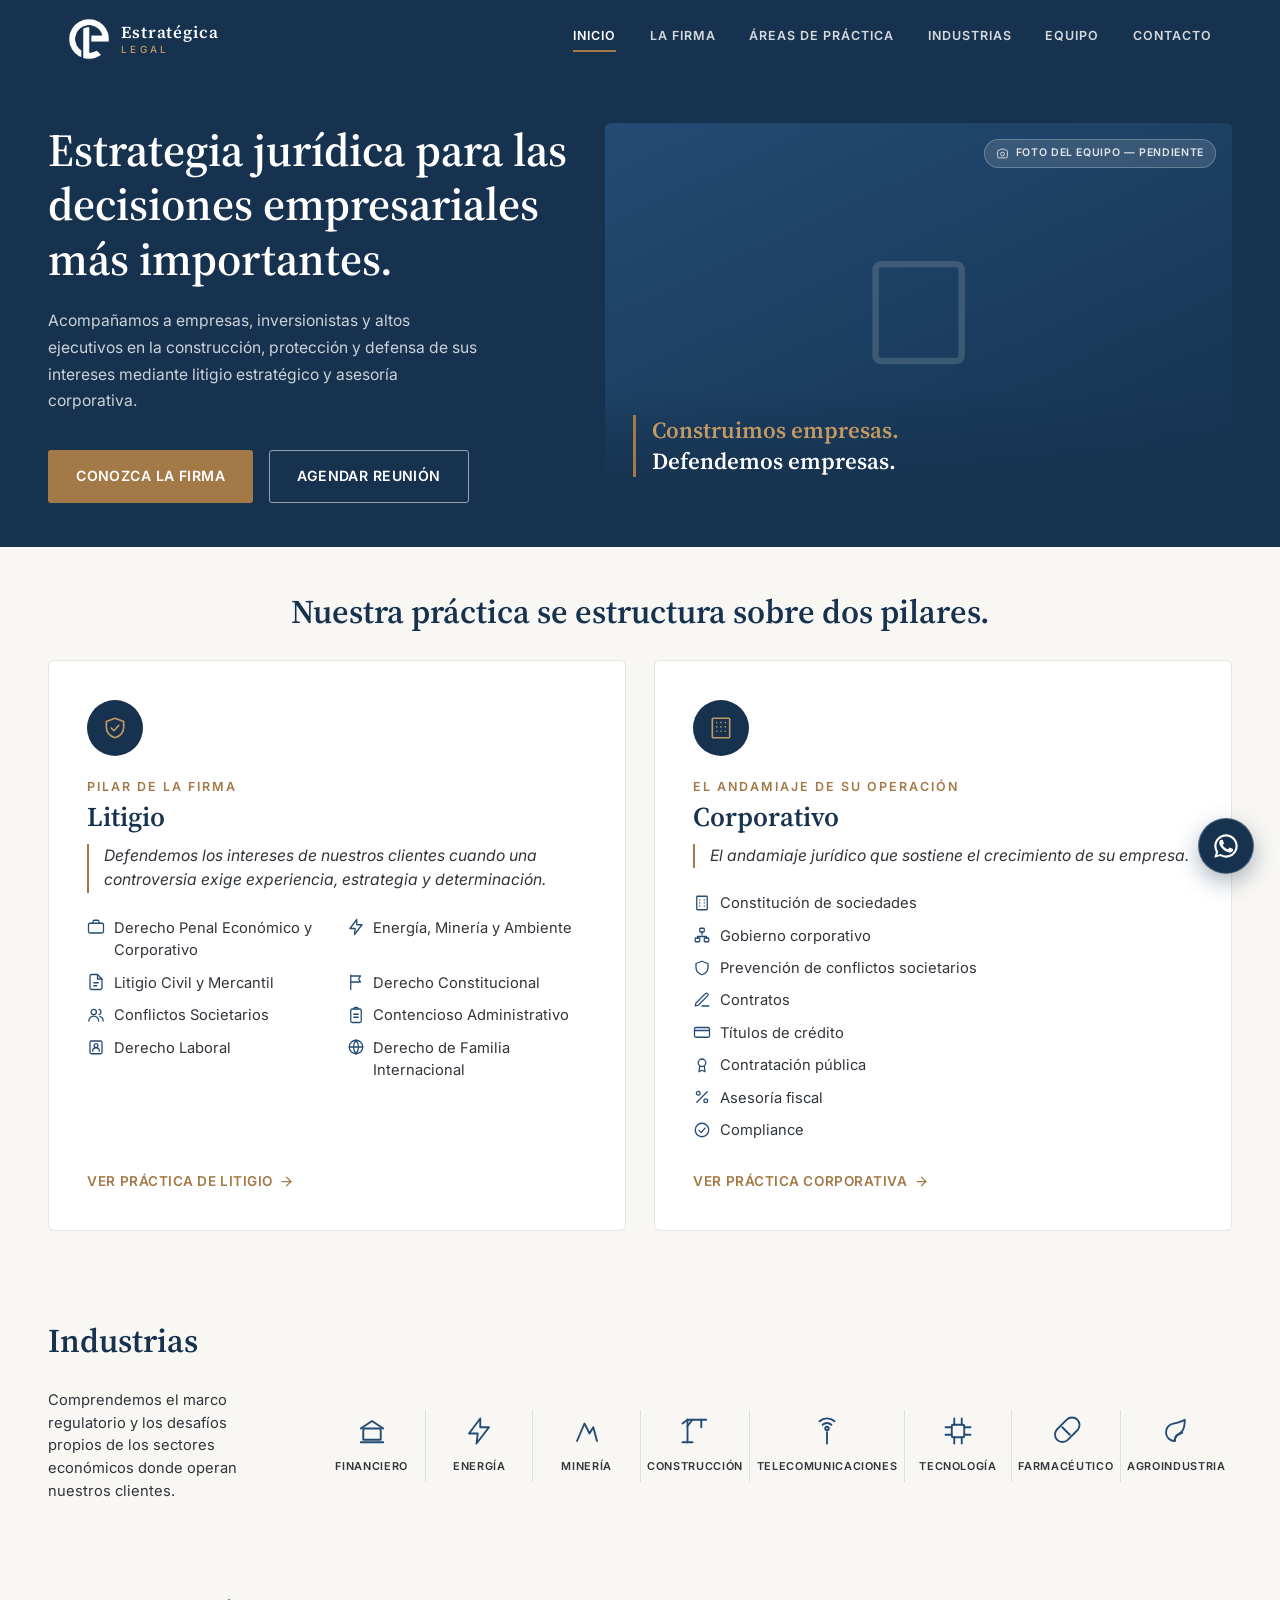
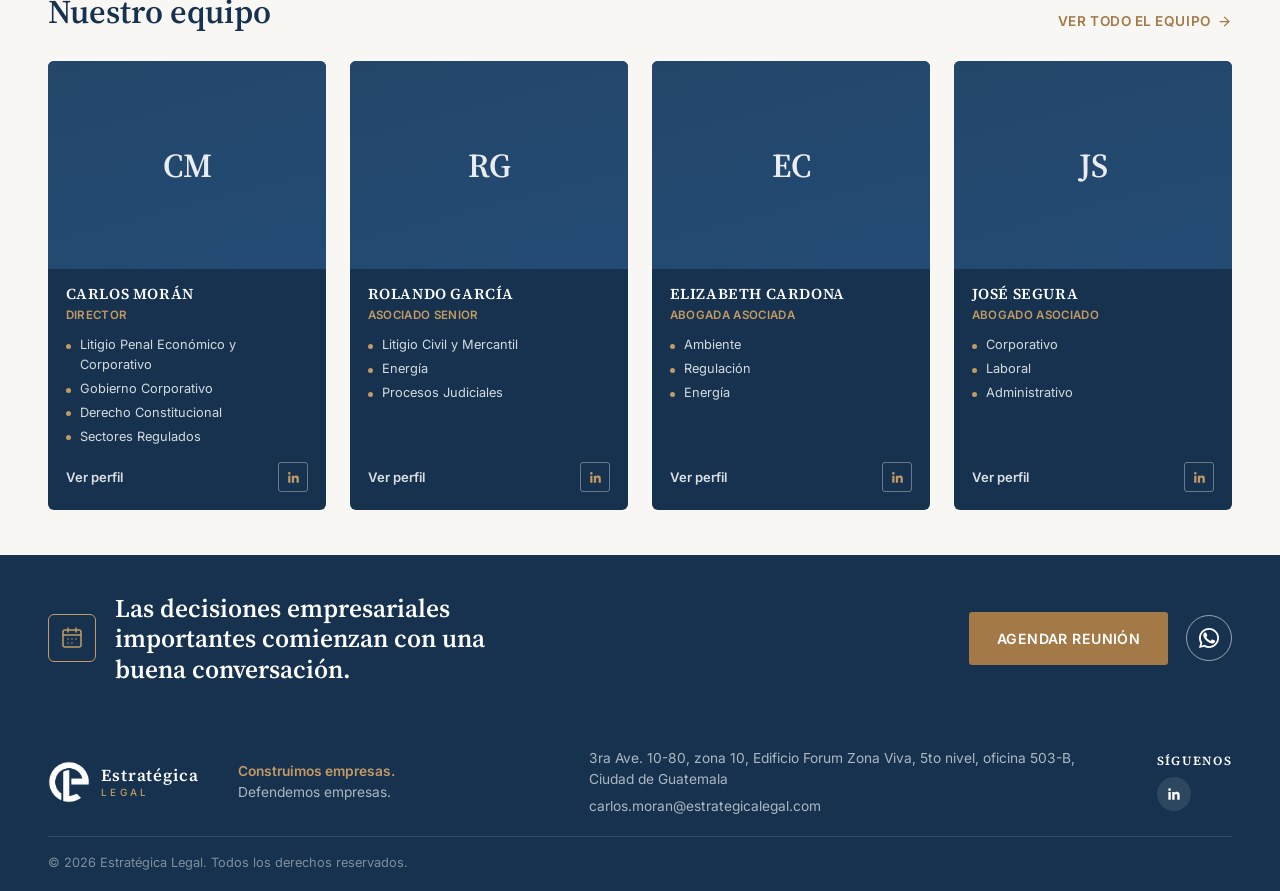
==== commit 7dad0328: "cambio logos y mejora diseño" ====
--- a/index.html
+++ b/index.html
@@ -14,13 +14,19 @@
     <meta property="og:description" content="Firma especializada en litigio estratégico y asesoría corporativa. Construimos empresas. Defendemos empresas." />
     <meta property="og:url" content="https://estrategicalegal.com/" />
     <meta property="og:type" content="website" />
-    <meta property="og:image" content="https://estrategicalegal.com/img/logo.jpeg" />
+    <meta property="og:image" content="https://estrategicalegal.com/img/og-image.png" />
+    <meta property="og:image:width" content="1200" />
+    <meta property="og:image:height" content="630" />
+    <meta property="og:image:type" content="image/png" />
     <meta property="og:image:alt" content="Estratégica Legal" />
     <meta property="og:site_name" content="Estratégica Legal" />
     <meta property="og:locale" content="es_GT" />
     <meta name="twitter:card" content="summary_large_image" />
+    <meta name="twitter:image" content="https://estrategicalegal.com/img/og-image.png" />
 
     <link rel="icon" href="/favicon.svg" type="image/svg+xml" />
+    <link rel="icon" type="image/png" sizes="32x32" href="/img/favicon-32.png" />
+    <link rel="apple-touch-icon" href="/img/apple-touch-icon.png" />
     <meta name="theme-color" content="#16324f" />
 
     <link rel="preconnect" href="https://fonts.googleapis.com" />
@@ -58,7 +64,7 @@
       <nav class="site-nav">
         <div class="nav-inner">
           <a class="logo-lockup" href="/">
-            <span class="logo-mark"><img src="/img/logo.jpeg" alt="Estratégica Legal" /></span>
+            <span class="logo-mark"><img src="/img/logo.png" alt="Estratégica Legal" /></span>
             <span class="logo-text">
               <span class="l1">Estratégica</span>
               <span class="l2">LEGAL</span>
@@ -321,7 +327,7 @@
         <div class="footer-inner">
           <div class="footer-brand">
             <a class="logo-lockup" href="/">
-              <span class="logo-mark"><img src="/img/logo.jpeg" alt="Estratégica Legal" /></span>
+              <span class="logo-mark"><img src="/img/logo.png" alt="Estratégica Legal" /></span>
               <span class="logo-text"><span class="l1">Estratégica</span><span class="l2">LEGAL</span></span>
             </a>
           </div>
--- a/css/styles.css
+++ b/css/styles.css
@@ -19,6 +19,7 @@
   --font-body: "Inter", sans-serif;
 
   --container: 1240px;
+  --nav-h: 78px;
 }
 
 *,
@@ -31,6 +32,10 @@
 
 html {
   scroll-behavior: smooth;
+  /* Los anclas (#litigio, #corporativo…) no quedan bajo el header fijo */
+  scroll-padding-top: calc(var(--nav-h) + 14px);
+  -webkit-text-size-adjust: 100%;
+  text-size-adjust: 100%;
 }
 
 body {
@@ -42,6 +47,7 @@
   overflow-x: hidden;
   min-height: 100vh;
   -webkit-font-smoothing: antialiased;
+  -webkit-tap-highlight-color: transparent;
 }
 
 img {
@@ -144,7 +150,7 @@
   display: flex;
   align-items: center;
   justify-content: space-between;
-  height: 78px;
+  height: var(--nav-h);
 }
 .logo-lockup {
   display: flex;
@@ -152,11 +158,8 @@
   gap: 0.7rem;
 }
 .logo-mark {
-  width: 38px;
-  height: 38px;
-  border-radius: 50%;
-  overflow: hidden;
-  background: var(--white);
+  width: 42px;
+  height: 42px;
   flex-shrink: 0;
   display: flex;
   align-items: center;
@@ -165,8 +168,12 @@
 .logo-mark img {
   width: 100%;
   height: 100%;
-  object-fit: cover;
-  transform: scale(1.28);
+  object-fit: contain;
+  display: block;
+  /* El logo entregado es azul institucional sobre transparente; en el header
+     y footer (fondo azul profundo) se recolorea a blanco conservando los
+     contornos transparentes del monograma. */
+  filter: brightness(0) invert(1);
 }
 .logo-text {
   display: flex;
@@ -1219,8 +1226,55 @@
   border-radius: 100px;
 }
 
-/* ─── RESPONSIVE ─── */
+/* ─────────────────────────────────────────────
+   RESPONSIVE
+   >960px  ......... escritorio (diseño completo)
+   ≤960px  ......... tableta: menú hamburguesa + rejillas a 1 col
+   ≤620px  ......... teléfono: tema móvil afinado
+───────────────────────────────────────────── */
+
+/* ===== TABLETA / DESKTOP PEQUEÑO (≤960px) ===== */
 @media (max-width: 960px) {
+  /* Navegación → menú hamburguesa (los 6 enlaces ya no caben en una fila) */
+  .nav-toggle {
+    display: flex;
+  }
+  .nav-menu {
+    position: fixed;
+    top: var(--nav-h);
+    left: 0;
+    right: 0;
+    background: var(--azul-profundo);
+    flex-direction: column;
+    align-items: stretch;
+    gap: 0;
+    padding: 0.25rem clamp(1.25rem, 5vw, 3rem) 1.25rem;
+    transform: translateY(-10px);
+    opacity: 0;
+    pointer-events: none;
+    transition: opacity 0.22s ease, transform 0.22s ease;
+    border-top: 1px solid rgba(255, 255, 255, 0.12);
+    min-height: calc(100dvh - var(--nav-h));
+    max-height: calc(100dvh - var(--nav-h));
+    overflow-y: auto;
+  }
+  .nav-menu.open {
+    opacity: 1;
+    transform: translateY(0);
+    pointer-events: auto;
+  }
+  .nav-menu a {
+    width: 100%;
+    padding: 1rem 0.25rem;
+    font-size: 0.9rem;
+    border-bottom: 1px solid rgba(255, 255, 255, 0.08);
+  }
+  .nav-menu a.active {
+    color: var(--bronce-light);
+    border-bottom-color: rgba(255, 255, 255, 0.08);
+  }
+
+  /* Rejillas principales a una columna */
   .hero-grid,
   .pillars-grid,
   .firma-grid,
@@ -1229,7 +1283,7 @@
   }
   .photo-box {
     height: auto;
-    aspect-ratio: 4 / 3;
+    aspect-ratio: 16 / 10;
     min-height: 0;
   }
   .industries-grid {
@@ -1272,39 +1326,64 @@
   }
   .footer-inner {
     grid-template-columns: 1fr 1fr;
-  }
-}
-
-@media (max-width: 680px) {
-  .nav-toggle {
-    display: flex;
-  }
-  .nav-menu {
-    position: fixed;
-    top: 78px;
-    left: 0;
-    right: 0;
-    background: var(--azul-profundo);
-    flex-direction: column;
-    align-items: flex-start;
-    gap: 0;
-    padding: 0.5rem clamp(1.25rem, 4vw, 3rem) 1rem;
-    transform: translateY(-8px);
-    opacity: 0;
-    pointer-events: none;
-    transition: all 0.2s ease;
-    border-top: 1px solid rgba(255, 255, 255, 0.1);
-  }
-  .nav-menu.open {
-    opacity: 1;
-    transform: translateY(0);
-    pointer-events: auto;
-  }
-  .nav-menu a {
+    gap: 1.75rem 2.5rem;
+  }
+}
+
+/* ===== TELÉFONO (≤620px): tema móvil afinado ===== */
+@media (max-width: 620px) {
+  :root {
+    --nav-h: 64px;
+  }
+
+  /* Ritmo vertical más compacto */
+  .section {
+    padding: 2.4rem clamp(1.1rem, 5vw, 1.5rem);
+  }
+  .page-hero {
+    padding: 2rem clamp(1.1rem, 5vw, 1.5rem) 1.75rem;
+  }
+  .hero {
+    padding: 1.75rem clamp(1.1rem, 5vw, 1.5rem) 2rem;
+  }
+
+  /* Tipografía que respira en pantallas chicas */
+  .hero-copy h1 {
+    font-size: clamp(1.85rem, 8.5vw, 2.35rem);
+    line-height: 1.16;
+  }
+  .page-hero h1 {
+    font-size: clamp(1.7rem, 7.5vw, 2.15rem);
+    line-height: 1.18;
+  }
+  .section-title {
+    font-size: clamp(1.5rem, 6.5vw, 1.95rem);
+    line-height: 1.2;
+  }
+  .pillar-card h3 {
+    font-size: 1.5rem;
+  }
+  .hero-desc {
+    max-width: none;
+  }
+
+  /* El placeholder del hero no domina la pantalla (aún sin foto real) */
+  .photo-box {
+    aspect-ratio: 3 / 2;
+  }
+
+  /* Botones del hero a ancho completo, con zona táctil cómoda */
+  .hero-actions {
+    gap: 0.75rem;
+  }
+  .hero-actions .btn {
     width: 100%;
-    padding: 0.85rem 0;
-    border-bottom: 1px solid rgba(255, 255, 255, 0.08);
-  }
+    justify-content: center;
+    padding-top: 0.95rem;
+    padding-bottom: 0.95rem;
+  }
+
+  /* Industrias, equipo, servicios y perfiles a una columna */
   .industry-strip {
     grid-template-columns: repeat(2, 1fr);
   }
@@ -1319,17 +1398,56 @@
   .industry-detail-grid {
     grid-template-columns: 1fr;
   }
+  .lawyer-specialty-list {
+    grid-template-columns: 1fr;
+  }
+  .pillar-list {
+    grid-template-columns: 1fr;
+  }
+
+  /* CTA inferior apilada, con botones a lo ancho */
+  .cta-bar-inner {
+    flex-direction: column;
+    align-items: stretch;
+    gap: 1.4rem;
+  }
+  .cta-bar-actions {
+    width: 100%;
+  }
+  .cta-bar-actions .btn {
+    flex: 1;
+    justify-content: center;
+  }
+
+  /* Footer a una columna, con aire para no chocar con el botón flotante */
   .footer-inner {
     grid-template-columns: 1fr;
-  }
-  .cta-bar-inner {
-    flex-direction: column;
-    align-items: flex-start;
-  }
-  .lawyer-specialty-list {
-    grid-template-columns: 1fr;
-  }
-  .pillar-list {
-    grid-template-columns: 1fr;
-  }
-}
+    gap: 1.4rem;
+  }
+  .footer-bottom {
+    padding-bottom: 4.5rem;
+  }
+
+  /* Texto largo (correo, dirección) no se sale del borde */
+  .contact-item .value,
+  .footer-col a,
+  .footer-col p {
+    overflow-wrap: anywhere;
+  }
+  .map-wrap,
+  .map-wrap iframe {
+    min-height: 220px;
+  }
+
+  /* Botón flotante de WhatsApp: más discreto y con margen seguro */
+  .whatsapp-float {
+    width: 50px;
+    height: 50px;
+    right: 1rem;
+    bottom: calc(1rem + env(safe-area-inset-bottom, 0px));
+  }
+  .whatsapp-float svg {
+    width: 25px;
+    height: 25px;
+  }
+}
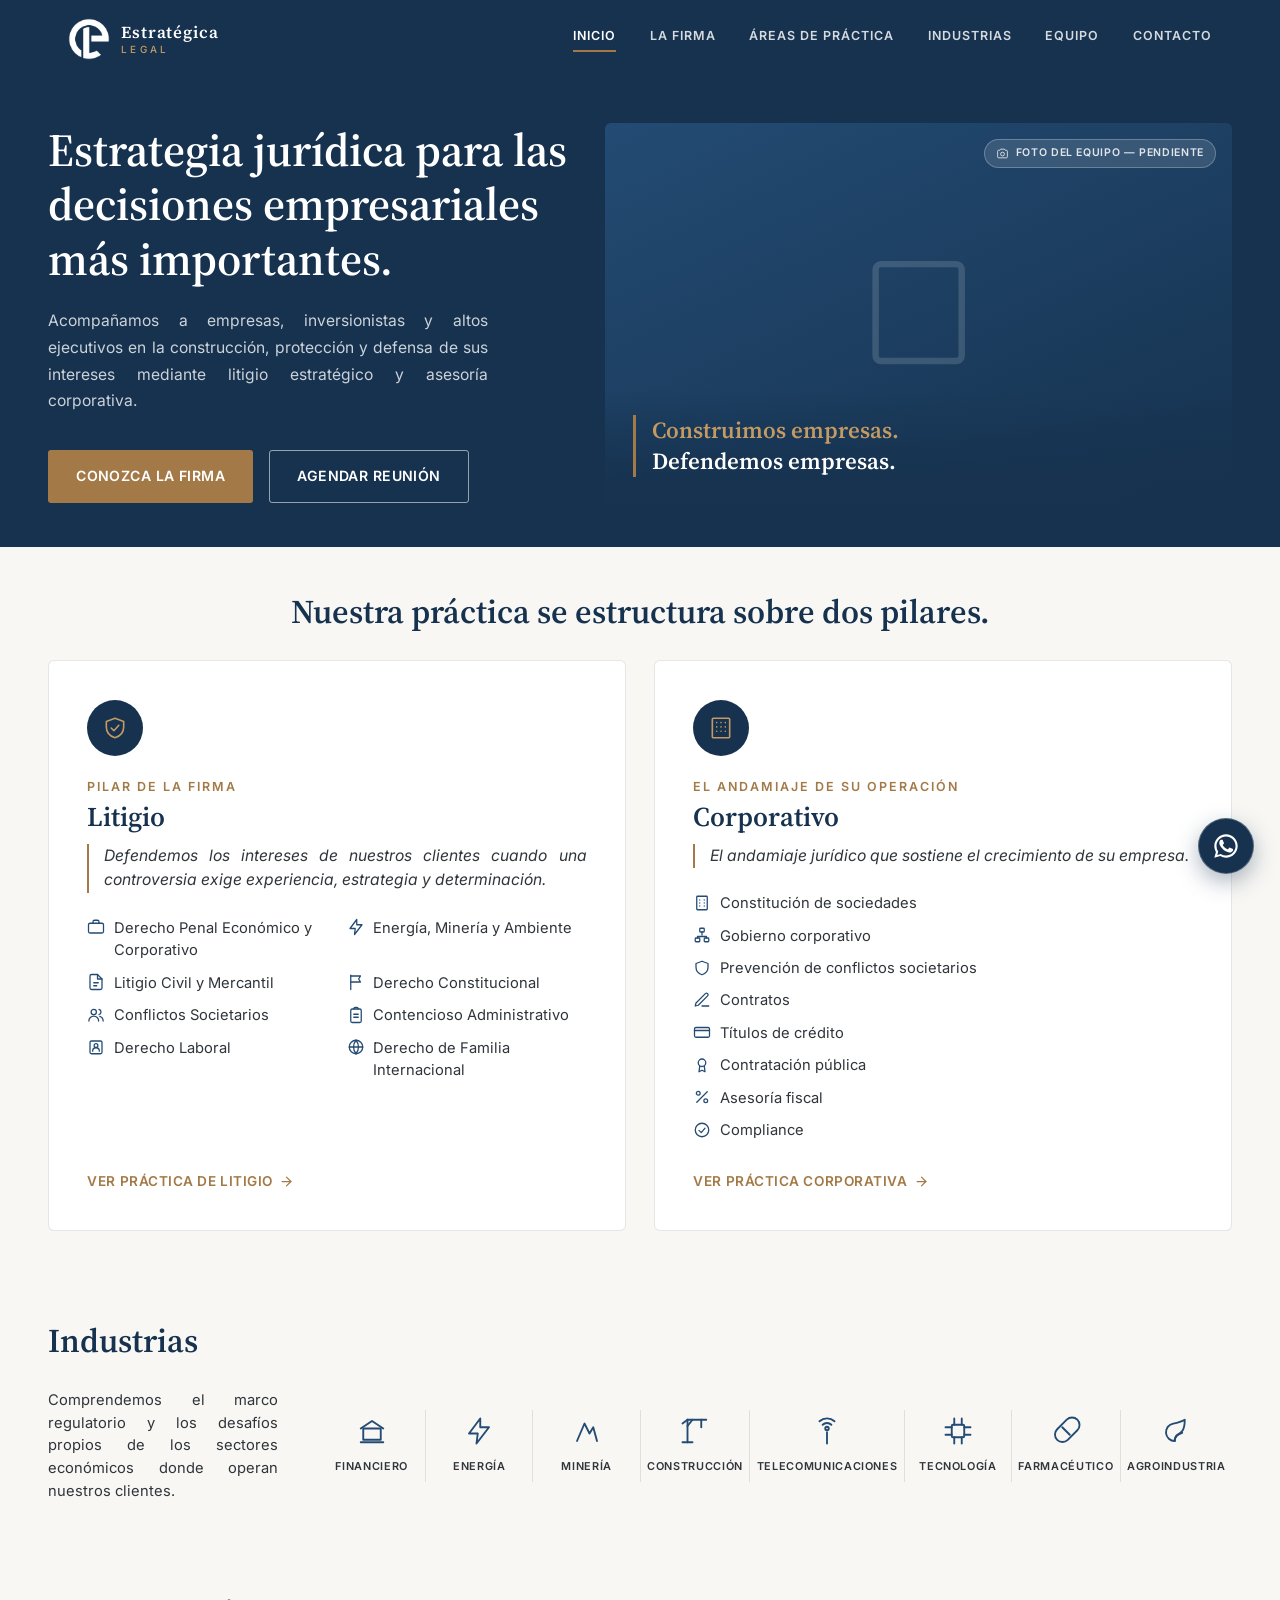
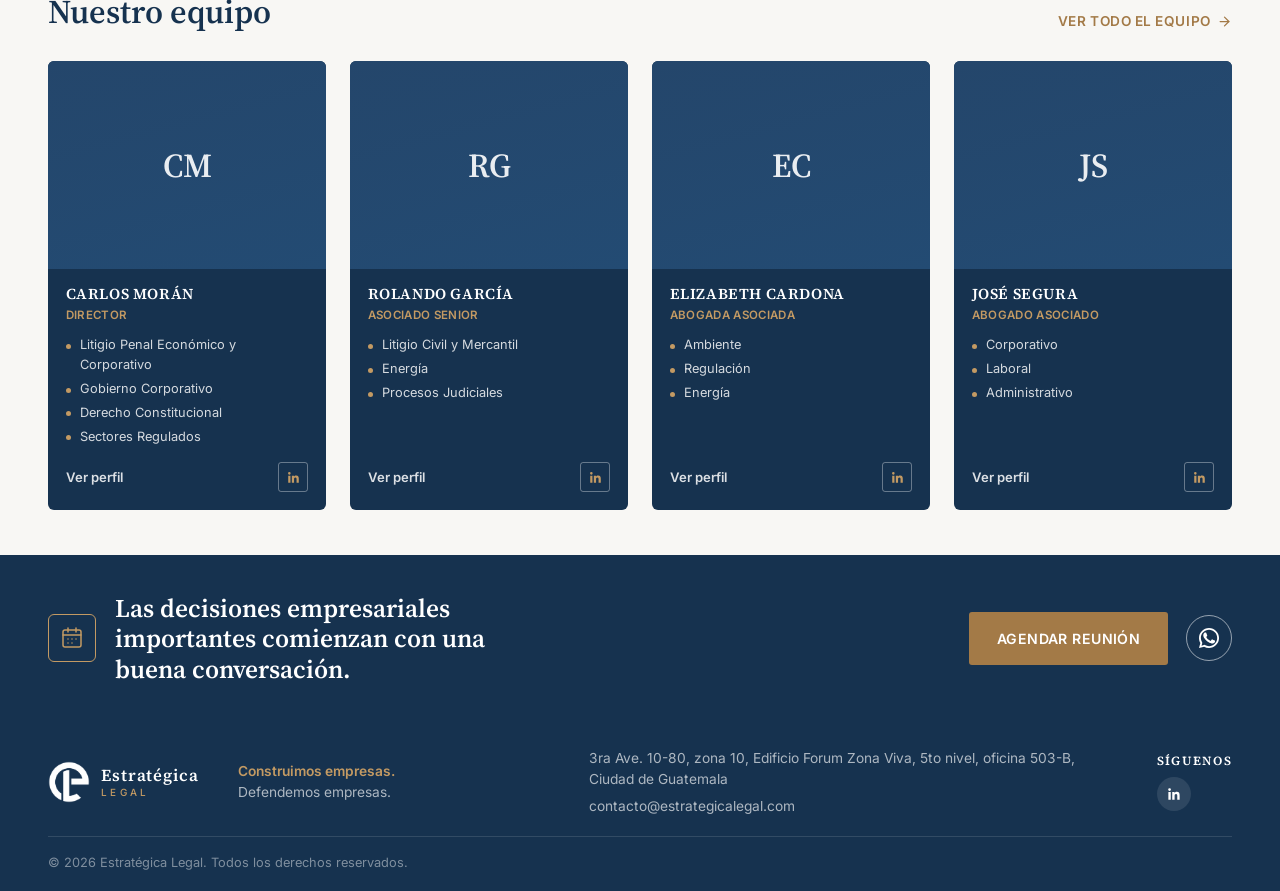
==== commit 961fff64: "fix(email): cambio email de contacto" ====
--- a/index.html
+++ b/index.html
@@ -3,18 +3,36 @@
   <head>
     <meta charset="UTF-8" />
     <meta name="viewport" content="width=device-width, initial-scale=1.0" />
-    <title>Estratégica Legal — Litigio Estratégico y Asesoría Corporativa en Guatemala</title>
-    <meta name="description" content="Estratégica Legal es una firma especializada en litigio estratégico y asesoría corporativa. Acompañamos a empresas, inversionistas y altos ejecutivos en Guatemala en sus decisiones más importantes." />
-    <meta name="keywords" content="firma legal Guatemala, derecho corporativo Guatemala, litigio estratégico, abogados corporativos, Carlos Morán, Estratégica Legal" />
+    <title>
+      Estratégica Legal — Litigio Estratégico y Asesoría Corporativa en
+      Guatemala
+    </title>
+    <meta
+      name="description"
+      content="Estratégica Legal es una firma especializada en litigio estratégico y asesoría corporativa. Acompañamos a empresas, inversionistas y altos ejecutivos en Guatemala en sus decisiones más importantes."
+    />
+    <meta
+      name="keywords"
+      content="firma legal Guatemala, derecho corporativo Guatemala, litigio estratégico, abogados corporativos, Carlos Morán, Estratégica Legal"
+    />
     <meta name="robots" content="index, follow" />
     <link rel="canonical" href="https://estrategicalegal.com/" />
 
     <!-- Open Graph -->
-    <meta property="og:title" content="Estratégica Legal — Estrategia jurídica para las decisiones empresariales más importantes" />
-    <meta property="og:description" content="Firma especializada en litigio estratégico y asesoría corporativa. Construimos empresas. Defendemos empresas." />
+    <meta
+      property="og:title"
+      content="Estratégica Legal — Estrategia jurídica para las decisiones empresariales más importantes"
+    />
+    <meta
+      property="og:description"
+      content="Firma especializada en litigio estratégico y asesoría corporativa. Construimos empresas. Defendemos empresas."
+    />
     <meta property="og:url" content="https://estrategicalegal.com/" />
     <meta property="og:type" content="website" />
-    <meta property="og:image" content="https://estrategicalegal.com/img/og-image.png" />
+    <meta
+      property="og:image"
+      content="https://estrategicalegal.com/img/og-image.png"
+    />
     <meta property="og:image:width" content="1200" />
     <meta property="og:image:height" content="630" />
     <meta property="og:image:type" content="image/png" />
@@ -22,10 +40,18 @@
     <meta property="og:site_name" content="Estratégica Legal" />
     <meta property="og:locale" content="es_GT" />
     <meta name="twitter:card" content="summary_large_image" />
-    <meta name="twitter:image" content="https://estrategicalegal.com/img/og-image.png" />
+    <meta
+      name="twitter:image"
+      content="https://estrategicalegal.com/img/og-image.png"
+    />
 
     <link rel="icon" href="/favicon.svg" type="image/svg+xml" />
-    <link rel="icon" type="image/png" sizes="32x32" href="/img/favicon-32.png" />
+    <link
+      rel="icon"
+      type="image/png"
+      sizes="32x32"
+      href="/img/favicon-32.png"
+    />
     <link rel="apple-touch-icon" href="/img/apple-touch-icon.png" />
     <meta name="theme-color" content="#16324f" />
 
@@ -45,7 +71,7 @@
         "description": "Firma especializada en litigio estratégico y asesoría corporativa en Guatemala.",
         "url": "https://estrategicalegal.com",
         "logo": "https://estrategicalegal.com/img/logo.jpeg",
-        "email": "carlos.moran@estrategicalegal.com",
+        "email": "contacto@estrategicalegal.com",
         "address": {
           "@type": "PostalAddress",
           "streetAddress": "3ra Ave. 10-80, zona 10, Edificio Forum Zona Viva, oficina 503-B",
@@ -53,7 +79,11 @@
           "addressCountry": "GT"
         },
         "areaServed": [{ "@type": "Country", "name": "Guatemala" }],
-        "founder": { "@type": "Person", "name": "Carlos Morán", "jobTitle": "Director" },
+        "founder": {
+          "@type": "Person",
+          "name": "Carlos Morán",
+          "jobTitle": "Director"
+        },
         "knowsLanguage": ["es"]
       }
     </script>
@@ -64,13 +94,19 @@
       <nav class="site-nav">
         <div class="nav-inner">
           <a class="logo-lockup" href="/">
-            <span class="logo-mark"><img src="/img/logo.png" alt="Estratégica Legal" /></span>
+            <span class="logo-mark"
+              ><img src="/img/logo.png" alt="Estratégica Legal"
+            /></span>
             <span class="logo-text">
               <span class="l1">Estratégica</span>
               <span class="l2">LEGAL</span>
             </span>
           </a>
-          <button class="nav-toggle" aria-label="Abrir menú" aria-expanded="false">
+          <button
+            class="nav-toggle"
+            aria-label="Abrir menú"
+            aria-expanded="false"
+          >
             <span></span><span></span><span></span>
           </button>
           <div class="nav-menu">
@@ -88,7 +124,10 @@
       <section class="hero">
         <div class="hero-grid">
           <div class="hero-copy">
-            <h1>Estrategia jurídica para las decisiones empresariales más importantes.</h1>
+            <h1>
+              Estrategia jurídica para las decisiones empresariales más
+              importantes.
+            </h1>
             <p class="hero-desc">
               Acompañamos a empresas, inversionistas y altos ejecutivos en la
               construcción, protección y defensa de sus intereses mediante
@@ -101,11 +140,37 @@
           </div>
           <div class="photo-box">
             <div class="photo-placeholder-tag">
-              <svg viewBox="0 0 24 24" fill="none" stroke="currentColor" stroke-width="1.6"><path d="M3 8a2 2 0 012-2h2l1.5-2h7L17 6h2a2 2 0 012 2v10a2 2 0 01-2 2H5a2 2 0 01-2-2V8z"/><circle cx="12" cy="13" r="3.5"/></svg>
+              <svg
+                viewBox="0 0 24 24"
+                fill="none"
+                stroke="currentColor"
+                stroke-width="1.6"
+              >
+                <path
+                  d="M3 8a2 2 0 012-2h2l1.5-2h7L17 6h2a2 2 0 012 2v10a2 2 0 01-2 2H5a2 2 0 01-2-2V8z"
+                />
+                <circle cx="12" cy="13" r="3.5" />
+              </svg>
               Foto del equipo — pendiente
             </div>
             <div class="photo-icon">
-              <svg viewBox="0 0 24 24" fill="none" stroke="currentColor" stroke-width="1.2"><rect x="4" y="3" width="16" height="18" rx="1"/><line x1="8" y1="7" x2="8" y2="7.01"/><line x1="12" y1="7" x2="12" y2="7.01"/><line x1="16" y1="7" x2="16" y2="7.01"/><line x1="8" y1="11" x2="8" y2="11.01"/><line x1="12" y1="11" x2="12" y2="11.01"/><line x1="16" y1="11" x2="16" y2="11.01"/><line x1="8" y1="15" x2="8" y2="15.01"/><line x1="12" y1="15" x2="12" y2="15.01"/><line x1="16" y1="15" x2="16" y2="15.01"/></svg>
+              <svg
+                viewBox="0 0 24 24"
+                fill="none"
+                stroke="currentColor"
+                stroke-width="1.2"
+              >
+                <rect x="4" y="3" width="16" height="18" rx="1" />
+                <line x1="8" y1="7" x2="8" y2="7.01" />
+                <line x1="12" y1="7" x2="12" y2="7.01" />
+                <line x1="16" y1="7" x2="16" y2="7.01" />
+                <line x1="8" y1="11" x2="8" y2="11.01" />
+                <line x1="12" y1="11" x2="12" y2="11.01" />
+                <line x1="16" y1="11" x2="16" y2="11.01" />
+                <line x1="8" y1="15" x2="8" y2="15.01" />
+                <line x1="12" y1="15" x2="12" y2="15.01" />
+                <line x1="16" y1="15" x2="16" y2="15.01" />
+              </svg>
             </div>
             <div class="photo-caption">
               <div class="photo-caption-inner">
@@ -120,13 +185,27 @@
       <!-- DOS PILARES -->
       <section class="section" id="pilares">
         <div class="section-head center">
-          <h2 class="section-title" style="margin-top: 0;">Nuestra práctica se estructura sobre dos pilares.</h2>
+          <h2 class="section-title" style="margin-top: 0">
+            Nuestra práctica se estructura sobre dos pilares.
+          </h2>
         </div>
         <div class="pillars-grid">
           <!-- LITIGIO -->
           <div class="pillar-card">
             <div class="pillar-icon">
-              <svg viewBox="0 0 24 24" fill="none" stroke="currentColor" stroke-width="1.5" stroke-linecap="round" stroke-linejoin="round"><path d="M12 3l8 3v5c0 5-3.5 8.5-8 10-4.5-1.5-8-5-8-10V6l8-3z"/><polyline points="8.5 12 11 14.5 15.5 9.5"/></svg>
+              <svg
+                viewBox="0 0 24 24"
+                fill="none"
+                stroke="currentColor"
+                stroke-width="1.5"
+                stroke-linecap="round"
+                stroke-linejoin="round"
+              >
+                <path
+                  d="M12 3l8 3v5c0 5-3.5 8.5-8 10-4.5-1.5-8-5-8-10V6l8-3z"
+                />
+                <polyline points="8.5 12 11 14.5 15.5 9.5" />
+              </svg>
             </div>
             <div class="eyebrow">Pilar de la firma</div>
             <h3>Litigio</h3>
@@ -135,43 +214,295 @@
               controversia exige experiencia, estrategia y determinación.
             </div>
             <ul class="pillar-list">
-              <li><svg viewBox="0 0 24 24" fill="none" stroke="currentColor" stroke-width="1.7" stroke-linecap="round" stroke-linejoin="round"><rect x="2" y="7" width="20" height="13" rx="2"/><path d="M16 7V5a2 2 0 00-2-2h-4a2 2 0 00-2 2v2"/></svg>Derecho Penal Económico y Corporativo</li>
-              <li><svg viewBox="0 0 24 24" fill="none" stroke="currentColor" stroke-width="1.7" stroke-linecap="round" stroke-linejoin="round"><polygon points="13 2 4 14 11 14 10 22 20 9 13 9 13 2"/></svg>Energía, Minería y Ambiente</li>
-              <li><svg viewBox="0 0 24 24" fill="none" stroke="currentColor" stroke-width="1.7" stroke-linecap="round" stroke-linejoin="round"><path d="M14 2H6a2 2 0 00-2 2v16a2 2 0 002 2h12a2 2 0 002-2V8z"/><polyline points="14 2 14 8 20 8"/><line x1="9" y1="13" x2="15" y2="13"/><line x1="9" y1="17" x2="13" y2="17"/></svg>Litigio Civil y Mercantil</li>
-              <li><svg viewBox="0 0 24 24" fill="none" stroke="currentColor" stroke-width="1.7" stroke-linecap="round" stroke-linejoin="round"><line x1="5" y1="22" x2="5" y2="3"/><path d="M5 4h13l-2.5 4L18 12H5"/></svg>Derecho Constitucional</li>
-              <li><svg viewBox="0 0 24 24" fill="none" stroke="currentColor" stroke-width="1.7" stroke-linecap="round" stroke-linejoin="round"><circle cx="9" cy="8" r="3.5"/><path d="M2.5 20a6.5 6.5 0 0113 0"/><path d="M16 4.6a3.5 3.5 0 010 6.8"/><path d="M21.5 20a6.5 6.5 0 00-4.5-6.2"/></svg>Conflictos Societarios</li>
-              <li><svg viewBox="0 0 24 24" fill="none" stroke="currentColor" stroke-width="1.7" stroke-linecap="round" stroke-linejoin="round"><rect x="5" y="4" width="14" height="18" rx="2"/><path d="M9 4a2 2 0 012-2h2a2 2 0 012 2"/><line x1="9" y1="11" x2="15" y2="11"/><line x1="9" y1="15" x2="15" y2="15"/></svg>Contencioso Administrativo</li>
-              <li><svg viewBox="0 0 24 24" fill="none" stroke="currentColor" stroke-width="1.7" stroke-linecap="round" stroke-linejoin="round"><rect x="4" y="4" width="16" height="17" rx="2"/><circle cx="12" cy="10" r="2.5"/><path d="M7.5 17.5a4.5 4.5 0 019 0"/></svg>Derecho Laboral</li>
-              <li><svg viewBox="0 0 24 24" fill="none" stroke="currentColor" stroke-width="1.7" stroke-linecap="round" stroke-linejoin="round"><circle cx="12" cy="12" r="9"/><path d="M3 12h18"/><path d="M12 3a14 14 0 010 18"/><path d="M12 3a14 14 0 000 18"/></svg>Derecho de Familia Internacional</li>
+              <li>
+                <svg
+                  viewBox="0 0 24 24"
+                  fill="none"
+                  stroke="currentColor"
+                  stroke-width="1.7"
+                  stroke-linecap="round"
+                  stroke-linejoin="round"
+                >
+                  <rect x="2" y="7" width="20" height="13" rx="2" />
+                  <path d="M16 7V5a2 2 0 00-2-2h-4a2 2 0 00-2 2v2" /></svg
+                >Derecho Penal Económico y Corporativo
+              </li>
+              <li>
+                <svg
+                  viewBox="0 0 24 24"
+                  fill="none"
+                  stroke="currentColor"
+                  stroke-width="1.7"
+                  stroke-linecap="round"
+                  stroke-linejoin="round"
+                >
+                  <polygon points="13 2 4 14 11 14 10 22 20 9 13 9 13 2" /></svg
+                >Energía, Minería y Ambiente
+              </li>
+              <li>
+                <svg
+                  viewBox="0 0 24 24"
+                  fill="none"
+                  stroke="currentColor"
+                  stroke-width="1.7"
+                  stroke-linecap="round"
+                  stroke-linejoin="round"
+                >
+                  <path
+                    d="M14 2H6a2 2 0 00-2 2v16a2 2 0 002 2h12a2 2 0 002-2V8z"
+                  />
+                  <polyline points="14 2 14 8 20 8" />
+                  <line x1="9" y1="13" x2="15" y2="13" />
+                  <line x1="9" y1="17" x2="13" y2="17" /></svg
+                >Litigio Civil y Mercantil
+              </li>
+              <li>
+                <svg
+                  viewBox="0 0 24 24"
+                  fill="none"
+                  stroke="currentColor"
+                  stroke-width="1.7"
+                  stroke-linecap="round"
+                  stroke-linejoin="round"
+                >
+                  <line x1="5" y1="22" x2="5" y2="3" />
+                  <path d="M5 4h13l-2.5 4L18 12H5" /></svg
+                >Derecho Constitucional
+              </li>
+              <li>
+                <svg
+                  viewBox="0 0 24 24"
+                  fill="none"
+                  stroke="currentColor"
+                  stroke-width="1.7"
+                  stroke-linecap="round"
+                  stroke-linejoin="round"
+                >
+                  <circle cx="9" cy="8" r="3.5" />
+                  <path d="M2.5 20a6.5 6.5 0 0113 0" />
+                  <path d="M16 4.6a3.5 3.5 0 010 6.8" />
+                  <path d="M21.5 20a6.5 6.5 0 00-4.5-6.2" /></svg
+                >Conflictos Societarios
+              </li>
+              <li>
+                <svg
+                  viewBox="0 0 24 24"
+                  fill="none"
+                  stroke="currentColor"
+                  stroke-width="1.7"
+                  stroke-linecap="round"
+                  stroke-linejoin="round"
+                >
+                  <rect x="5" y="4" width="14" height="18" rx="2" />
+                  <path d="M9 4a2 2 0 012-2h2a2 2 0 012 2" />
+                  <line x1="9" y1="11" x2="15" y2="11" />
+                  <line x1="9" y1="15" x2="15" y2="15" /></svg
+                >Contencioso Administrativo
+              </li>
+              <li>
+                <svg
+                  viewBox="0 0 24 24"
+                  fill="none"
+                  stroke="currentColor"
+                  stroke-width="1.7"
+                  stroke-linecap="round"
+                  stroke-linejoin="round"
+                >
+                  <rect x="4" y="4" width="16" height="17" rx="2" />
+                  <circle cx="12" cy="10" r="2.5" />
+                  <path d="M7.5 17.5a4.5 4.5 0 019 0" /></svg
+                >Derecho Laboral
+              </li>
+              <li>
+                <svg
+                  viewBox="0 0 24 24"
+                  fill="none"
+                  stroke="currentColor"
+                  stroke-width="1.7"
+                  stroke-linecap="round"
+                  stroke-linejoin="round"
+                >
+                  <circle cx="12" cy="12" r="9" />
+                  <path d="M3 12h18" />
+                  <path d="M12 3a14 14 0 010 18" />
+                  <path d="M12 3a14 14 0 000 18" /></svg
+                >Derecho de Familia Internacional
+              </li>
             </ul>
             <a class="pillar-cta" href="/areas#litigio">
               Ver práctica de litigio
-              <svg viewBox="0 0 24 24" fill="none" stroke="currentColor" stroke-width="2" stroke-linecap="round" stroke-linejoin="round"><line x1="5" y1="12" x2="19" y2="12"/><polyline points="12 5 19 12 12 19"/></svg>
+              <svg
+                viewBox="0 0 24 24"
+                fill="none"
+                stroke="currentColor"
+                stroke-width="2"
+                stroke-linecap="round"
+                stroke-linejoin="round"
+              >
+                <line x1="5" y1="12" x2="19" y2="12" />
+                <polyline points="12 5 19 12 12 19" />
+              </svg>
             </a>
           </div>
           <!-- CORPORATIVO -->
           <div class="pillar-card">
             <div class="pillar-icon">
-              <svg viewBox="0 0 24 24" fill="none" stroke="currentColor" stroke-width="1.5" stroke-linecap="round" stroke-linejoin="round"><rect x="4" y="3" width="16" height="18" rx="1"/><line x1="8" y1="7" x2="8" y2="7.01"/><line x1="12" y1="7" x2="12" y2="7.01"/><line x1="16" y1="7" x2="16" y2="7.01"/><line x1="8" y1="11" x2="8" y2="11.01"/><line x1="12" y1="11" x2="12" y2="11.01"/><line x1="16" y1="11" x2="16" y2="11.01"/><line x1="8" y1="15" x2="8" y2="15.01"/><line x1="12" y1="15" x2="12" y2="15.01"/><line x1="16" y1="15" x2="16" y2="15.01"/></svg>
+              <svg
+                viewBox="0 0 24 24"
+                fill="none"
+                stroke="currentColor"
+                stroke-width="1.5"
+                stroke-linecap="round"
+                stroke-linejoin="round"
+              >
+                <rect x="4" y="3" width="16" height="18" rx="1" />
+                <line x1="8" y1="7" x2="8" y2="7.01" />
+                <line x1="12" y1="7" x2="12" y2="7.01" />
+                <line x1="16" y1="7" x2="16" y2="7.01" />
+                <line x1="8" y1="11" x2="8" y2="11.01" />
+                <line x1="12" y1="11" x2="12" y2="11.01" />
+                <line x1="16" y1="11" x2="16" y2="11.01" />
+                <line x1="8" y1="15" x2="8" y2="15.01" />
+                <line x1="12" y1="15" x2="12" y2="15.01" />
+                <line x1="16" y1="15" x2="16" y2="15.01" />
+              </svg>
             </div>
             <div class="eyebrow">El andamiaje de su operación</div>
             <h3>Corporativo</h3>
             <div class="pillar-motto">
               El andamiaje jurídico que sostiene el crecimiento de su empresa.
             </div>
-            <ul class="pillar-list" style="grid-template-columns: 1fr;">
-              <li><svg viewBox="0 0 24 24" fill="none" stroke="currentColor" stroke-width="1.7" stroke-linecap="round" stroke-linejoin="round"><rect x="5" y="3" width="14" height="18" rx="1"/><line x1="9" y1="8" x2="9" y2="8.01"/><line x1="15" y1="8" x2="15" y2="8.01"/><line x1="9" y1="12" x2="9" y2="12.01"/><line x1="15" y1="12" x2="15" y2="12.01"/><line x1="9" y1="16" x2="9" y2="16.01"/><line x1="15" y1="16" x2="15" y2="16.01"/></svg>Constitución de sociedades</li>
-              <li><svg viewBox="0 0 24 24" fill="none" stroke="currentColor" stroke-width="1.7" stroke-linecap="round" stroke-linejoin="round"><rect x="9" y="3" width="6" height="5" rx="1"/><rect x="3" y="16" width="6" height="5" rx="1"/><rect x="15" y="16" width="6" height="5" rx="1"/><path d="M12 8v4"/><path d="M6 16v-2h12v2"/></svg>Gobierno corporativo</li>
-              <li><svg viewBox="0 0 24 24" fill="none" stroke="currentColor" stroke-width="1.7" stroke-linecap="round" stroke-linejoin="round"><path d="M12 3l8 3v5c0 5-3.5 8.5-8 10-4.5-1.5-8-5-8-10V6l8-3z"/></svg>Prevención de conflictos societarios</li>
-              <li><svg viewBox="0 0 24 24" fill="none" stroke="currentColor" stroke-width="1.7" stroke-linecap="round" stroke-linejoin="round"><path d="M12 20h9"/><path d="M16.5 3.5a2.1 2.1 0 013 3L7 19l-4 1 1-4L16.5 3.5z"/></svg>Contratos</li>
-              <li><svg viewBox="0 0 24 24" fill="none" stroke="currentColor" stroke-width="1.7" stroke-linecap="round" stroke-linejoin="round"><rect x="2" y="6" width="20" height="13" rx="2"/><line x1="2" y1="10" x2="22" y2="10"/></svg>Títulos de crédito</li>
-              <li><svg viewBox="0 0 24 24" fill="none" stroke="currentColor" stroke-width="1.7" stroke-linecap="round" stroke-linejoin="round"><circle cx="12" cy="9" r="5"/><path d="M9 13.5L8 21l4-2 4 2-1-7.5"/></svg>Contratación pública</li>
-              <li><svg viewBox="0 0 24 24" fill="none" stroke="currentColor" stroke-width="1.7" stroke-linecap="round" stroke-linejoin="round"><line x1="19" y1="5" x2="5" y2="19"/><circle cx="7" cy="7" r="2.5"/><circle cx="17" cy="17" r="2.5"/></svg>Asesoría fiscal</li>
-              <li><svg viewBox="0 0 24 24" fill="none" stroke="currentColor" stroke-width="1.7" stroke-linecap="round" stroke-linejoin="round"><circle cx="12" cy="12" r="9"/><polyline points="8 12.5 11 15.5 16 9.5"/></svg>Compliance</li>
+            <ul class="pillar-list" style="grid-template-columns: 1fr">
+              <li>
+                <svg
+                  viewBox="0 0 24 24"
+                  fill="none"
+                  stroke="currentColor"
+                  stroke-width="1.7"
+                  stroke-linecap="round"
+                  stroke-linejoin="round"
+                >
+                  <rect x="5" y="3" width="14" height="18" rx="1" />
+                  <line x1="9" y1="8" x2="9" y2="8.01" />
+                  <line x1="15" y1="8" x2="15" y2="8.01" />
+                  <line x1="9" y1="12" x2="9" y2="12.01" />
+                  <line x1="15" y1="12" x2="15" y2="12.01" />
+                  <line x1="9" y1="16" x2="9" y2="16.01" />
+                  <line x1="15" y1="16" x2="15" y2="16.01" /></svg
+                >Constitución de sociedades
+              </li>
+              <li>
+                <svg
+                  viewBox="0 0 24 24"
+                  fill="none"
+                  stroke="currentColor"
+                  stroke-width="1.7"
+                  stroke-linecap="round"
+                  stroke-linejoin="round"
+                >
+                  <rect x="9" y="3" width="6" height="5" rx="1" />
+                  <rect x="3" y="16" width="6" height="5" rx="1" />
+                  <rect x="15" y="16" width="6" height="5" rx="1" />
+                  <path d="M12 8v4" />
+                  <path d="M6 16v-2h12v2" /></svg
+                >Gobierno corporativo
+              </li>
+              <li>
+                <svg
+                  viewBox="0 0 24 24"
+                  fill="none"
+                  stroke="currentColor"
+                  stroke-width="1.7"
+                  stroke-linecap="round"
+                  stroke-linejoin="round"
+                >
+                  <path
+                    d="M12 3l8 3v5c0 5-3.5 8.5-8 10-4.5-1.5-8-5-8-10V6l8-3z"
+                  /></svg
+                >Prevención de conflictos societarios
+              </li>
+              <li>
+                <svg
+                  viewBox="0 0 24 24"
+                  fill="none"
+                  stroke="currentColor"
+                  stroke-width="1.7"
+                  stroke-linecap="round"
+                  stroke-linejoin="round"
+                >
+                  <path d="M12 20h9" />
+                  <path
+                    d="M16.5 3.5a2.1 2.1 0 013 3L7 19l-4 1 1-4L16.5 3.5z"
+                  /></svg
+                >Contratos
+              </li>
+              <li>
+                <svg
+                  viewBox="0 0 24 24"
+                  fill="none"
+                  stroke="currentColor"
+                  stroke-width="1.7"
+                  stroke-linecap="round"
+                  stroke-linejoin="round"
+                >
+                  <rect x="2" y="6" width="20" height="13" rx="2" />
+                  <line x1="2" y1="10" x2="22" y2="10" /></svg
+                >Títulos de crédito
+              </li>
+              <li>
+                <svg
+                  viewBox="0 0 24 24"
+                  fill="none"
+                  stroke="currentColor"
+                  stroke-width="1.7"
+                  stroke-linecap="round"
+                  stroke-linejoin="round"
+                >
+                  <circle cx="12" cy="9" r="5" />
+                  <path d="M9 13.5L8 21l4-2 4 2-1-7.5" /></svg
+                >Contratación pública
+              </li>
+              <li>
+                <svg
+                  viewBox="0 0 24 24"
+                  fill="none"
+                  stroke="currentColor"
+                  stroke-width="1.7"
+                  stroke-linecap="round"
+                  stroke-linejoin="round"
+                >
+                  <line x1="19" y1="5" x2="5" y2="19" />
+                  <circle cx="7" cy="7" r="2.5" />
+                  <circle cx="17" cy="17" r="2.5" /></svg
+                >Asesoría fiscal
+              </li>
+              <li>
+                <svg
+                  viewBox="0 0 24 24"
+                  fill="none"
+                  stroke="currentColor"
+                  stroke-width="1.7"
+                  stroke-linecap="round"
+                  stroke-linejoin="round"
+                >
+                  <circle cx="12" cy="12" r="9" />
+                  <polyline points="8 12.5 11 15.5 16 9.5" /></svg
+                >Compliance
+              </li>
             </ul>
             <a class="pillar-cta" href="/areas#corporativo">
               Ver práctica corporativa
-              <svg viewBox="0 0 24 24" fill="none" stroke="currentColor" stroke-width="2" stroke-linecap="round" stroke-linejoin="round"><line x1="5" y1="12" x2="19" y2="12"/><polyline points="12 5 19 12 12 19"/></svg>
+              <svg
+                viewBox="0 0 24 24"
+                fill="none"
+                stroke="currentColor"
+                stroke-width="2"
+                stroke-linecap="round"
+                stroke-linejoin="round"
+              >
+                <line x1="5" y1="12" x2="19" y2="12" />
+                <polyline points="12 5 19 12 12 19" />
+              </svg>
             </a>
           </div>
         </div>
@@ -180,8 +511,8 @@
       <!-- INDUSTRIAS -->
       <section class="section" id="industrias">
         <div class="section-inner">
-          <div class="section-head" style="margin-bottom: 1.8rem;">
-            <h2 class="section-title" style="margin-top: 0;">Industrias</h2>
+          <div class="section-head" style="margin-bottom: 1.8rem">
+            <h2 class="section-title" style="margin-top: 0">Industrias</h2>
           </div>
           <div class="industries-grid">
             <p class="industries-intro">
@@ -189,38 +520,149 @@
               sectores económicos donde operan nuestros clientes.
             </p>
             <div class="industry-strip">
-          <div class="industry-item">
-            <div class="industry-icon"><svg viewBox="0 0 24 24" fill="none" stroke="currentColor" stroke-width="1.5" stroke-linecap="round" stroke-linejoin="round"><path d="M3 10l9-6 9 6"/><rect x="5" y="10" width="14" height="9"/><line x1="3" y1="21" x2="21" y2="21"/></svg></div>
-            <span>Financiero</span>
-          </div>
-          <div class="industry-item">
-            <div class="industry-icon"><svg viewBox="0 0 24 24" fill="none" stroke="currentColor" stroke-width="1.5" stroke-linecap="round" stroke-linejoin="round"><polygon points="13 2 4 14 11 14 10 22 20 9 13 9 13 2"/></svg></div>
-            <span>Energía</span>
-          </div>
-          <div class="industry-item">
-            <div class="industry-icon"><svg viewBox="0 0 24 24" fill="none" stroke="currentColor" stroke-width="1.5" stroke-linecap="round" stroke-linejoin="round"><path d="M4 20L10 6l4 8 3-5 3 11"/></svg></div>
-            <span>Minería</span>
-          </div>
-          <div class="industry-item">
-            <div class="industry-icon"><svg viewBox="0 0 24 24" fill="none" stroke="currentColor" stroke-width="1.5" stroke-linecap="round" stroke-linejoin="round"><line x1="6" y1="21" x2="6" y2="3"/><line x1="6" y1="3" x2="21" y2="3"/><line x1="6" y1="3" x2="2" y2="6"/><line x1="6" y1="8" x2="10" y2="3"/><line x1="17" y1="3" x2="17" y2="9"/><line x1="2" y1="21" x2="10" y2="21"/></svg></div>
-            <span>Construcción</span>
-          </div>
-          <div class="industry-item">
-            <div class="industry-icon"><svg viewBox="0 0 24 24" fill="none" stroke="currentColor" stroke-width="1.5" stroke-linecap="round" stroke-linejoin="round"><line x1="12" y1="22" x2="12" y2="13"/><circle cx="12" cy="10" r="1.4"/><path d="M8.5 7a5 5 0 017 0M6 4.2a9 9 0 0112 0"/></svg></div>
-            <span>Telecomunicaciones</span>
-          </div>
-          <div class="industry-item">
-            <div class="industry-icon"><svg viewBox="0 0 24 24" fill="none" stroke="currentColor" stroke-width="1.5" stroke-linecap="round" stroke-linejoin="round"><rect x="7" y="7" width="10" height="10" rx="1"/><line x1="9" y1="2" x2="9" y2="7"/><line x1="15" y1="2" x2="15" y2="7"/><line x1="9" y1="17" x2="9" y2="22"/><line x1="15" y1="17" x2="15" y2="22"/><line x1="2" y1="9" x2="7" y2="9"/><line x1="2" y1="15" x2="7" y2="15"/><line x1="17" y1="9" x2="22" y2="9"/><line x1="17" y1="15" x2="22" y2="15"/></svg></div>
-            <span>Tecnología</span>
-          </div>
-          <div class="industry-item">
-            <div class="industry-icon"><svg viewBox="0 0 24 24" fill="none" stroke="currentColor" stroke-width="1.5" stroke-linecap="round" stroke-linejoin="round"><path d="M4.93 19.07a6 6 0 010-8.49l7.65-7.65a6 6 0 118.49 8.49l-7.65 7.65a6 6 0 01-8.49 0z"/><line x1="9" y1="9" x2="15" y2="15"/></svg></div>
-            <span>Farmacéutico</span>
-          </div>
-          <div class="industry-item">
-            <div class="industry-icon"><svg viewBox="0 0 24 24" fill="none" stroke="currentColor" stroke-width="1.5" stroke-linecap="round" stroke-linejoin="round"><path d="M11 20A7 7 0 019.8 6.1C15.5 5 17 4.2 19 3c0 8.5-2.5 10.3-6.2 12.2C11.3 16.4 11 18 11 20z"/><path d="M11 20c0-3 2.5-5.5 6-6.5"/></svg></div>
-            <span>Agroindustria</span>
-          </div>
+              <div class="industry-item">
+                <div class="industry-icon">
+                  <svg
+                    viewBox="0 0 24 24"
+                    fill="none"
+                    stroke="currentColor"
+                    stroke-width="1.5"
+                    stroke-linecap="round"
+                    stroke-linejoin="round"
+                  >
+                    <path d="M3 10l9-6 9 6" />
+                    <rect x="5" y="10" width="14" height="9" />
+                    <line x1="3" y1="21" x2="21" y2="21" />
+                  </svg>
+                </div>
+                <span>Financiero</span>
+              </div>
+              <div class="industry-item">
+                <div class="industry-icon">
+                  <svg
+                    viewBox="0 0 24 24"
+                    fill="none"
+                    stroke="currentColor"
+                    stroke-width="1.5"
+                    stroke-linecap="round"
+                    stroke-linejoin="round"
+                  >
+                    <polygon points="13 2 4 14 11 14 10 22 20 9 13 9 13 2" />
+                  </svg>
+                </div>
+                <span>Energía</span>
+              </div>
+              <div class="industry-item">
+                <div class="industry-icon">
+                  <svg
+                    viewBox="0 0 24 24"
+                    fill="none"
+                    stroke="currentColor"
+                    stroke-width="1.5"
+                    stroke-linecap="round"
+                    stroke-linejoin="round"
+                  >
+                    <path d="M4 20L10 6l4 8 3-5 3 11" />
+                  </svg>
+                </div>
+                <span>Minería</span>
+              </div>
+              <div class="industry-item">
+                <div class="industry-icon">
+                  <svg
+                    viewBox="0 0 24 24"
+                    fill="none"
+                    stroke="currentColor"
+                    stroke-width="1.5"
+                    stroke-linecap="round"
+                    stroke-linejoin="round"
+                  >
+                    <line x1="6" y1="21" x2="6" y2="3" />
+                    <line x1="6" y1="3" x2="21" y2="3" />
+                    <line x1="6" y1="3" x2="2" y2="6" />
+                    <line x1="6" y1="8" x2="10" y2="3" />
+                    <line x1="17" y1="3" x2="17" y2="9" />
+                    <line x1="2" y1="21" x2="10" y2="21" />
+                  </svg>
+                </div>
+                <span>Construcción</span>
+              </div>
+              <div class="industry-item">
+                <div class="industry-icon">
+                  <svg
+                    viewBox="0 0 24 24"
+                    fill="none"
+                    stroke="currentColor"
+                    stroke-width="1.5"
+                    stroke-linecap="round"
+                    stroke-linejoin="round"
+                  >
+                    <line x1="12" y1="22" x2="12" y2="13" />
+                    <circle cx="12" cy="10" r="1.4" />
+                    <path d="M8.5 7a5 5 0 017 0M6 4.2a9 9 0 0112 0" />
+                  </svg>
+                </div>
+                <span>Telecomunicaciones</span>
+              </div>
+              <div class="industry-item">
+                <div class="industry-icon">
+                  <svg
+                    viewBox="0 0 24 24"
+                    fill="none"
+                    stroke="currentColor"
+                    stroke-width="1.5"
+                    stroke-linecap="round"
+                    stroke-linejoin="round"
+                  >
+                    <rect x="7" y="7" width="10" height="10" rx="1" />
+                    <line x1="9" y1="2" x2="9" y2="7" />
+                    <line x1="15" y1="2" x2="15" y2="7" />
+                    <line x1="9" y1="17" x2="9" y2="22" />
+                    <line x1="15" y1="17" x2="15" y2="22" />
+                    <line x1="2" y1="9" x2="7" y2="9" />
+                    <line x1="2" y1="15" x2="7" y2="15" />
+                    <line x1="17" y1="9" x2="22" y2="9" />
+                    <line x1="17" y1="15" x2="22" y2="15" />
+                  </svg>
+                </div>
+                <span>Tecnología</span>
+              </div>
+              <div class="industry-item">
+                <div class="industry-icon">
+                  <svg
+                    viewBox="0 0 24 24"
+                    fill="none"
+                    stroke="currentColor"
+                    stroke-width="1.5"
+                    stroke-linecap="round"
+                    stroke-linejoin="round"
+                  >
+                    <path
+                      d="M4.93 19.07a6 6 0 010-8.49l7.65-7.65a6 6 0 118.49 8.49l-7.65 7.65a6 6 0 01-8.49 0z"
+                    />
+                    <line x1="9" y1="9" x2="15" y2="15" />
+                  </svg>
+                </div>
+                <span>Farmacéutico</span>
+              </div>
+              <div class="industry-item">
+                <div class="industry-icon">
+                  <svg
+                    viewBox="0 0 24 24"
+                    fill="none"
+                    stroke="currentColor"
+                    stroke-width="1.5"
+                    stroke-linecap="round"
+                    stroke-linejoin="round"
+                  >
+                    <path
+                      d="M11 20A7 7 0 019.8 6.1C15.5 5 17 4.2 19 3c0 8.5-2.5 10.3-6.2 12.2C11.3 16.4 11 18 11 20z"
+                    />
+                    <path d="M11 20c0-3 2.5-5.5 6-6.5" />
+                  </svg>
+                </div>
+                <span>Agroindustria</span>
+              </div>
             </div>
           </div>
         </div>
@@ -228,11 +670,30 @@
 
       <!-- EQUIPO -->
       <section class="section" id="equipo">
-        <div class="section-head" style="display:flex; align-items:flex-end; justify-content:space-between; gap:1rem; flex-wrap:wrap;">
-          <h2 class="section-title" style="margin-top: 0;">Nuestro equipo</h2>
+        <div
+          class="section-head"
+          style="
+            display: flex;
+            align-items: flex-end;
+            justify-content: space-between;
+            gap: 1rem;
+            flex-wrap: wrap;
+          "
+        >
+          <h2 class="section-title" style="margin-top: 0">Nuestro equipo</h2>
           <a class="pillar-cta" href="/equipo">
             Ver todo el equipo
-            <svg viewBox="0 0 24 24" fill="none" stroke="currentColor" stroke-width="2" stroke-linecap="round" stroke-linejoin="round"><line x1="5" y1="12" x2="19" y2="12"/><polyline points="12 5 19 12 12 19"/></svg>
+            <svg
+              viewBox="0 0 24 24"
+              fill="none"
+              stroke="currentColor"
+              stroke-width="2"
+              stroke-linecap="round"
+              stroke-linejoin="round"
+            >
+              <line x1="5" y1="12" x2="19" y2="12" />
+              <polyline points="12 5 19 12 12 19" />
+            </svg>
           </a>
         </div>
         <div class="team-grid">
@@ -249,7 +710,12 @@
               </ul>
               <div class="team-link-row">
                 <span>Ver perfil</span>
-                <span class="team-linkedin"><svg viewBox="0 0 24 24"><path d="M20.45 20.45h-3.55v-5.57c0-1.33-.02-3.04-1.85-3.04-1.86 0-2.15 1.45-2.15 2.94v5.67H9.35V9h3.41v1.56h.05c.48-.9 1.64-1.85 3.37-1.85 3.6 0 4.27 2.37 4.27 5.46v6.28zM5.34 7.43a2.06 2.06 0 110-4.12 2.06 2.06 0 010 4.12zM7.12 20.45H3.56V9h3.56v11.45z"/></svg></span>
+                <span class="team-linkedin"
+                  ><svg viewBox="0 0 24 24">
+                    <path
+                      d="M20.45 20.45h-3.55v-5.57c0-1.33-.02-3.04-1.85-3.04-1.86 0-2.15 1.45-2.15 2.94v5.67H9.35V9h3.41v1.56h.05c.48-.9 1.64-1.85 3.37-1.85 3.6 0 4.27 2.37 4.27 5.46v6.28zM5.34 7.43a2.06 2.06 0 110-4.12 2.06 2.06 0 010 4.12zM7.12 20.45H3.56V9h3.56v11.45z"
+                    /></svg
+                ></span>
               </div>
             </div>
           </a>
@@ -265,7 +731,12 @@
               </ul>
               <div class="team-link-row">
                 <span>Ver perfil</span>
-                <span class="team-linkedin"><svg viewBox="0 0 24 24"><path d="M20.45 20.45h-3.55v-5.57c0-1.33-.02-3.04-1.85-3.04-1.86 0-2.15 1.45-2.15 2.94v5.67H9.35V9h3.41v1.56h.05c.48-.9 1.64-1.85 3.37-1.85 3.6 0 4.27 2.37 4.27 5.46v6.28zM5.34 7.43a2.06 2.06 0 110-4.12 2.06 2.06 0 010 4.12zM7.12 20.45H3.56V9h3.56v11.45z"/></svg></span>
+                <span class="team-linkedin"
+                  ><svg viewBox="0 0 24 24">
+                    <path
+                      d="M20.45 20.45h-3.55v-5.57c0-1.33-.02-3.04-1.85-3.04-1.86 0-2.15 1.45-2.15 2.94v5.67H9.35V9h3.41v1.56h.05c.48-.9 1.64-1.85 3.37-1.85 3.6 0 4.27 2.37 4.27 5.46v6.28zM5.34 7.43a2.06 2.06 0 110-4.12 2.06 2.06 0 010 4.12zM7.12 20.45H3.56V9h3.56v11.45z"
+                    /></svg
+                ></span>
               </div>
             </div>
           </a>
@@ -281,7 +752,12 @@
               </ul>
               <div class="team-link-row">
                 <span>Ver perfil</span>
-                <span class="team-linkedin"><svg viewBox="0 0 24 24"><path d="M20.45 20.45h-3.55v-5.57c0-1.33-.02-3.04-1.85-3.04-1.86 0-2.15 1.45-2.15 2.94v5.67H9.35V9h3.41v1.56h.05c.48-.9 1.64-1.85 3.37-1.85 3.6 0 4.27 2.37 4.27 5.46v6.28zM5.34 7.43a2.06 2.06 0 110-4.12 2.06 2.06 0 010 4.12zM7.12 20.45H3.56V9h3.56v11.45z"/></svg></span>
+                <span class="team-linkedin"
+                  ><svg viewBox="0 0 24 24">
+                    <path
+                      d="M20.45 20.45h-3.55v-5.57c0-1.33-.02-3.04-1.85-3.04-1.86 0-2.15 1.45-2.15 2.94v5.67H9.35V9h3.41v1.56h.05c.48-.9 1.64-1.85 3.37-1.85 3.6 0 4.27 2.37 4.27 5.46v6.28zM5.34 7.43a2.06 2.06 0 110-4.12 2.06 2.06 0 010 4.12zM7.12 20.45H3.56V9h3.56v11.45z"
+                    /></svg
+                ></span>
               </div>
             </div>
           </a>
@@ -297,7 +773,12 @@
               </ul>
               <div class="team-link-row">
                 <span>Ver perfil</span>
-                <span class="team-linkedin"><svg viewBox="0 0 24 24"><path d="M20.45 20.45h-3.55v-5.57c0-1.33-.02-3.04-1.85-3.04-1.86 0-2.15 1.45-2.15 2.94v5.67H9.35V9h3.41v1.56h.05c.48-.9 1.64-1.85 3.37-1.85 3.6 0 4.27 2.37 4.27 5.46v6.28zM5.34 7.43a2.06 2.06 0 110-4.12 2.06 2.06 0 010 4.12zM7.12 20.45H3.56V9h3.56v11.45z"/></svg></span>
+                <span class="team-linkedin"
+                  ><svg viewBox="0 0 24 24">
+                    <path
+                      d="M20.45 20.45h-3.55v-5.57c0-1.33-.02-3.04-1.85-3.04-1.86 0-2.15 1.45-2.15 2.94v5.67H9.35V9h3.41v1.56h.05c.48-.9 1.64-1.85 3.37-1.85 3.6 0 4.27 2.37 4.27 5.46v6.28zM5.34 7.43a2.06 2.06 0 110-4.12 2.06 2.06 0 010 4.12zM7.12 20.45H3.56V9h3.56v11.45z"
+                    /></svg
+                ></span>
               </div>
             </div>
           </a>
@@ -309,14 +790,47 @@
         <div class="cta-bar-inner">
           <div class="cta-bar-left">
             <span class="cta-cal">
-              <svg viewBox="0 0 24 24" fill="none" stroke="currentColor" stroke-width="1.5" stroke-linecap="round" stroke-linejoin="round"><rect x="3" y="4" width="18" height="17" rx="2"/><line x1="16" y1="2" x2="16" y2="6"/><line x1="8" y1="2" x2="8" y2="6"/><line x1="3" y1="9" x2="21" y2="9"/><line x1="8" y1="13" x2="8" y2="13.01"/><line x1="12" y1="13" x2="12" y2="13.01"/><line x1="16" y1="13" x2="16" y2="13.01"/><line x1="8" y1="17" x2="8" y2="17.01"/><line x1="12" y1="17" x2="12" y2="17.01"/></svg>
+              <svg
+                viewBox="0 0 24 24"
+                fill="none"
+                stroke="currentColor"
+                stroke-width="1.5"
+                stroke-linecap="round"
+                stroke-linejoin="round"
+              >
+                <rect x="3" y="4" width="18" height="17" rx="2" />
+                <line x1="16" y1="2" x2="16" y2="6" />
+                <line x1="8" y1="2" x2="8" y2="6" />
+                <line x1="3" y1="9" x2="21" y2="9" />
+                <line x1="8" y1="13" x2="8" y2="13.01" />
+                <line x1="12" y1="13" x2="12" y2="13.01" />
+                <line x1="16" y1="13" x2="16" y2="13.01" />
+                <line x1="8" y1="17" x2="8" y2="17.01" />
+                <line x1="12" y1="17" x2="12" y2="17.01" />
+              </svg>
             </span>
-            <h2>Las decisiones empresariales importantes comienzan con una buena conversación.</h2>
+            <h2>
+              Las decisiones empresariales importantes comienzan con una buena
+              conversación.
+            </h2>
           </div>
           <div class="cta-bar-actions">
             <a class="btn btn-primary" href="/contacto">Agendar reunión</a>
-            <a class="whatsapp-inline" href="https://wa.me/50241548188" target="_blank" rel="noopener" aria-label="Escribir por WhatsApp">
-              <svg viewBox="0 0 24 24"><path d="M17.47 14.38c-.29-.15-1.72-.85-1.99-.94-.27-.1-.46-.15-.66.15-.2.29-.76.94-.93 1.13-.17.2-.34.22-.63.07-.29-.15-1.22-.45-2.32-1.43-.86-.77-1.44-1.72-1.61-2.01-.17-.29-.02-.45.13-.6.13-.13.29-.34.44-.51.15-.17.2-.29.29-.49.1-.2.05-.37-.02-.51-.07-.15-.66-1.58-.9-2.17-.24-.57-.48-.5-.66-.5-.17-.01-.37-.01-.56-.01s-.51.07-.78.37c-.27.29-1.02 1-1.02 2.43 0 1.43 1.04 2.82 1.19 3.01.15.2 2.05 3.13 4.97 4.39.69.3 1.24.48 1.66.61.7.22 1.33.19 1.84.11.56-.08 1.72-.7 1.96-1.38.24-.68.24-1.26.17-1.38-.07-.13-.26-.2-.55-.35z"/><path d="M12.02 2C6.5 2 2 6.48 2 12c0 1.85.5 3.58 1.36 5.07L2 22l5.08-1.33A9.96 9.96 0 0012.02 22c5.52 0 10-4.48 10-10s-4.48-10-10-10zm0 18.18a8.14 8.14 0 01-4.15-1.14l-.3-.18-3.02.79.81-2.94-.2-.31A8.16 8.16 0 013.85 12c0-4.5 3.67-8.17 8.17-8.17S20.19 7.5 20.19 12s-3.67 8.18-8.17 8.18z"/></svg>
+            <a
+              class="whatsapp-inline"
+              href="https://wa.me/50241548188"
+              target="_blank"
+              rel="noopener"
+              aria-label="Escribir por WhatsApp"
+            >
+              <svg viewBox="0 0 24 24">
+                <path
+                  d="M17.47 14.38c-.29-.15-1.72-.85-1.99-.94-.27-.1-.46-.15-.66.15-.2.29-.76.94-.93 1.13-.17.2-.34.22-.63.07-.29-.15-1.22-.45-2.32-1.43-.86-.77-1.44-1.72-1.61-2.01-.17-.29-.02-.45.13-.6.13-.13.29-.34.44-.51.15-.17.2-.29.29-.49.1-.2.05-.37-.02-.51-.07-.15-.66-1.58-.9-2.17-.24-.57-.48-.5-.66-.5-.17-.01-.37-.01-.56-.01s-.51.07-.78.37c-.27.29-1.02 1-1.02 2.43 0 1.43 1.04 2.82 1.19 3.01.15.2 2.05 3.13 4.97 4.39.69.3 1.24.48 1.66.61.7.22 1.33.19 1.84.11.56-.08 1.72-.7 1.96-1.38.24-.68.24-1.26.17-1.38-.07-.13-.26-.2-.55-.35z"
+                />
+                <path
+                  d="M12.02 2C6.5 2 2 6.48 2 12c0 1.85.5 3.58 1.36 5.07L2 22l5.08-1.33A9.96 9.96 0 0012.02 22c5.52 0 10-4.48 10-10s-4.48-10-10-10zm0 18.18a8.14 8.14 0 01-4.15-1.14l-.3-.18-3.02.79.81-2.94-.2-.31A8.16 8.16 0 013.85 12c0-4.5 3.67-8.17 8.17-8.17S20.19 7.5 20.19 12s-3.67 8.18-8.17 8.18z"
+                />
+              </svg>
             </a>
           </div>
         </div>
@@ -327,32 +841,65 @@
         <div class="footer-inner">
           <div class="footer-brand">
             <a class="logo-lockup" href="/">
-              <span class="logo-mark"><img src="/img/logo.png" alt="Estratégica Legal" /></span>
-              <span class="logo-text"><span class="l1">Estratégica</span><span class="l2">LEGAL</span></span>
+              <span class="logo-mark"
+                ><img src="/img/logo.png" alt="Estratégica Legal"
+              /></span>
+              <span class="logo-text"
+                ><span class="l1">Estratégica</span
+                ><span class="l2">LEGAL</span></span
+              >
             </a>
           </div>
           <div class="footer-col">
-            <p class="footer-tagline"><strong>Construimos empresas.</strong>Defendemos empresas.</p>
+            <p class="footer-tagline">
+              <strong>Construimos empresas.</strong>Defendemos empresas.
+            </p>
           </div>
           <div class="footer-col">
-            <p>3ra Ave. 10-80, zona 10, Edificio Forum Zona Viva, 5to nivel, oficina 503-B, Ciudad de Guatemala</p>
-            <a href="mailto:carlos.moran@estrategicalegal.com">carlos.moran@estrategicalegal.com</a>
+            <p>
+              3ra Ave. 10-80, zona 10, Edificio Forum Zona Viva, 5to nivel,
+              oficina 503-B, Ciudad de Guatemala
+            </p>
+            <a href="mailto:contacto@estrategicalegal.com"
+              >contacto@estrategicalegal.com</a
+            >
           </div>
           <div class="footer-col">
             <h4>Síguenos</h4>
             <div class="footer-social">
-              <a href="#" aria-label="LinkedIn"><svg viewBox="0 0 24 24"><path d="M20.45 20.45h-3.55v-5.57c0-1.33-.02-3.04-1.85-3.04-1.86 0-2.15 1.45-2.15 2.94v5.67H9.35V9h3.41v1.56h.05c.48-.9 1.64-1.85 3.37-1.85 3.6 0 4.27 2.37 4.27 5.46v6.28zM5.34 7.43a2.06 2.06 0 110-4.12 2.06 2.06 0 010 4.12zM7.12 20.45H3.56V9h3.56v11.45z"/></svg></a>
+              <a href="#" aria-label="LinkedIn"
+                ><svg viewBox="0 0 24 24">
+                  <path
+                    d="M20.45 20.45h-3.55v-5.57c0-1.33-.02-3.04-1.85-3.04-1.86 0-2.15 1.45-2.15 2.94v5.67H9.35V9h3.41v1.56h.05c.48-.9 1.64-1.85 3.37-1.85 3.6 0 4.27 2.37 4.27 5.46v6.28zM5.34 7.43a2.06 2.06 0 110-4.12 2.06 2.06 0 010 4.12zM7.12 20.45H3.56V9h3.56v11.45z"
+                  /></svg
+              ></a>
             </div>
           </div>
         </div>
         <div class="footer-bottom">
-          <span>© <span id="year">2026</span> Estratégica Legal. Todos los derechos reservados.</span>
+          <span
+            >© <span id="year">2026</span> Estratégica Legal. Todos los derechos
+            reservados.</span
+          >
         </div>
       </footer>
     </div>
 
-    <a class="whatsapp-float" href="https://wa.me/50241548188" target="_blank" rel="noopener" aria-label="Chatear por WhatsApp">
-      <svg viewBox="0 0 24 24"><path d="M17.47 14.38c-.29-.15-1.72-.85-1.99-.94-.27-.1-.46-.15-.66.15-.2.29-.76.94-.93 1.13-.17.2-.34.22-.63.07-.29-.15-1.22-.45-2.32-1.43-.86-.77-1.44-1.72-1.61-2.01-.17-.29-.02-.45.13-.6.13-.13.29-.34.44-.51.15-.17.2-.29.29-.49.1-.2.05-.37-.02-.51-.07-.15-.66-1.58-.9-2.17-.24-.57-.48-.5-.66-.5-.17-.01-.37-.01-.56-.01s-.51.07-.78.37c-.27.29-1.02 1-1.02 2.43 0 1.43 1.04 2.82 1.19 3.01.15.2 2.05 3.13 4.97 4.39.69.3 1.24.48 1.66.61.7.22 1.33.19 1.84.11.56-.08 1.72-.7 1.96-1.38.24-.68.24-1.26.17-1.38-.07-.13-.26-.2-.55-.35z"/><path d="M12.02 2C6.5 2 2 6.48 2 12c0 1.85.5 3.58 1.36 5.07L2 22l5.08-1.33A9.96 9.96 0 0012.02 22c5.52 0 10-4.48 10-10s-4.48-10-10-10zm0 18.18a8.14 8.14 0 01-4.15-1.14l-.3-.18-3.02.79.81-2.94-.2-.31A8.16 8.16 0 013.85 12c0-4.5 3.67-8.17 8.17-8.17S20.19 7.5 20.19 12s-3.67 8.18-8.17 8.18z"/></svg>
+    <a
+      class="whatsapp-float"
+      href="https://wa.me/50241548188"
+      target="_blank"
+      rel="noopener"
+      aria-label="Chatear por WhatsApp"
+    >
+      <svg viewBox="0 0 24 24">
+        <path
+          d="M17.47 14.38c-.29-.15-1.72-.85-1.99-.94-.27-.1-.46-.15-.66.15-.2.29-.76.94-.93 1.13-.17.2-.34.22-.63.07-.29-.15-1.22-.45-2.32-1.43-.86-.77-1.44-1.72-1.61-2.01-.17-.29-.02-.45.13-.6.13-.13.29-.34.44-.51.15-.17.2-.29.29-.49.1-.2.05-.37-.02-.51-.07-.15-.66-1.58-.9-2.17-.24-.57-.48-.5-.66-.5-.17-.01-.37-.01-.56-.01s-.51.07-.78.37c-.27.29-1.02 1-1.02 2.43 0 1.43 1.04 2.82 1.19 3.01.15.2 2.05 3.13 4.97 4.39.69.3 1.24.48 1.66.61.7.22 1.33.19 1.84.11.56-.08 1.72-.7 1.96-1.38.24-.68.24-1.26.17-1.38-.07-.13-.26-.2-.55-.35z"
+        />
+        <path
+          d="M12.02 2C6.5 2 2 6.48 2 12c0 1.85.5 3.58 1.36 5.07L2 22l5.08-1.33A9.96 9.96 0 0012.02 22c5.52 0 10-4.48 10-10s-4.48-10-10-10zm0 18.18a8.14 8.14 0 01-4.15-1.14l-.3-.18-3.02.79.81-2.94-.2-.31A8.16 8.16 0 013.85 12c0-4.5 3.67-8.17 8.17-8.17S20.19 7.5 20.19 12s-3.67 8.18-8.17 8.18z"
+        />
+      </svg>
     </a>
 
     <script src="/js/main.js"></script>
--- a/css/styles.css
+++ b/css/styles.css
@@ -1227,11 +1227,58 @@
 }
 
 /* ─────────────────────────────────────────────
+   JUSTIFICADO DE TEXTO (todos los anchos)
+   El cuerpo de texto va justificado en cualquier dispositivo —teléfono,
+   tablet, iPad horizontal, laptop y escritorio— para un bloque parejo y
+   ordenado. El guionado automático (lang="es") evita los "ríos" de
+   espacios. Solo aplica a párrafos: los títulos grandes en serif quedan
+   alineados a la izquierda a propósito.
+───────────────────────────────────────────── */
+.hero-desc,
+.page-hero p,
+.section-sub,
+.industries-intro,
+.firma-lead,
+.firma-body p,
+.pillar-motto,
+.area-lead,
+.area-motto,
+.area-note,
+.svc-card p,
+.industry-card p,
+.lawyer-body p,
+.lawyer-body .intro,
+.team-card.lead .team-body p {
+  text-align: justify;
+  -webkit-hyphens: auto;
+  hyphens: auto;
+}
+
+/* ─────────────────────────────────────────────
    RESPONSIVE
    >960px  ......... escritorio (diseño completo)
    ≤960px  ......... tableta: menú hamburguesa + rejillas a 1 col
    ≤620px  ......... teléfono: tema móvil afinado
 ───────────────────────────────────────────── */
+
+/* ===== TABLET HORIZONTAL / LAPTOP PEQUEÑA (≤1200px) =====
+   En este rango sigue activo el diseño de escritorio, pero la tira de 8
+   industrias en una sola fila queda demasiado apretada (p. ej. iPad 11"
+   en horizontal) y las etiquetas largas se cortan. Se reacomoda: intro
+   arriba y la tira en 4 columnas, de modo que nunca se desborde. */
+@media (max-width: 1200px) {
+  .industries-grid {
+    grid-template-columns: 1fr;
+    gap: 1.6rem;
+  }
+  .industry-strip {
+    grid-template-columns: repeat(4, 1fr);
+    gap: 1.6rem 0;
+  }
+  .industry-item:nth-child(4n + 1) {
+    border-left: none;
+  }
+}
 
 /* ===== TABLETA / DESKTOP PEQUEÑO (≤960px) ===== */
 @media (max-width: 960px) {
@@ -1281,10 +1328,21 @@
   .contact-grid {
     grid-template-columns: 1fr;
   }
+  /* Sin foto real, el bloque de marca no debe ser una caja grande y vacía
+     en tablet ni teléfono: se ocultan los marcadores de desarrollo y
+     colapsa a una franja compacta con el lema. */
   .photo-box {
     height: auto;
-    aspect-ratio: 16 / 10;
+    aspect-ratio: auto;
     min-height: 0;
+  }
+  .photo-placeholder-tag,
+  .photo-icon {
+    display: none;
+  }
+  .photo-caption {
+    padding: 1.5rem 1.7rem;
+    background: linear-gradient(150deg, var(--azul-institucional) 0%, var(--azul-profundo) 100%);
   }
   .industries-grid {
     grid-template-columns: 1fr;
@@ -1367,9 +1425,27 @@
     max-width: none;
   }
 
-  /* El placeholder del hero no domina la pantalla (aún sin foto real) */
-  .photo-box {
-    aspect-ratio: 3 / 2;
+  /* La cita destacada de "La Firma" no debe competir con el título:
+     tamaño proporcionado a la pantalla del teléfono */
+  .firma-lead {
+    font-size: 1.15rem;
+    line-height: 1.5;
+  }
+  .tagline-block {
+    margin-top: 1.4rem;
+    padding-top: 1.4rem;
+  }
+  .tagline-block .line {
+    font-size: 1.15rem;
+  }
+
+  /* La franja de marca (colapsada ya en ≤960) usa un lema algo más
+     contenido en teléfono */
+  .photo-caption {
+    padding: 1.4rem 1.5rem;
+  }
+  .photo-caption .line {
+    font-size: 1.2rem;
   }
 
   /* Botones del hero a ancho completo, con zona táctil cómoda */
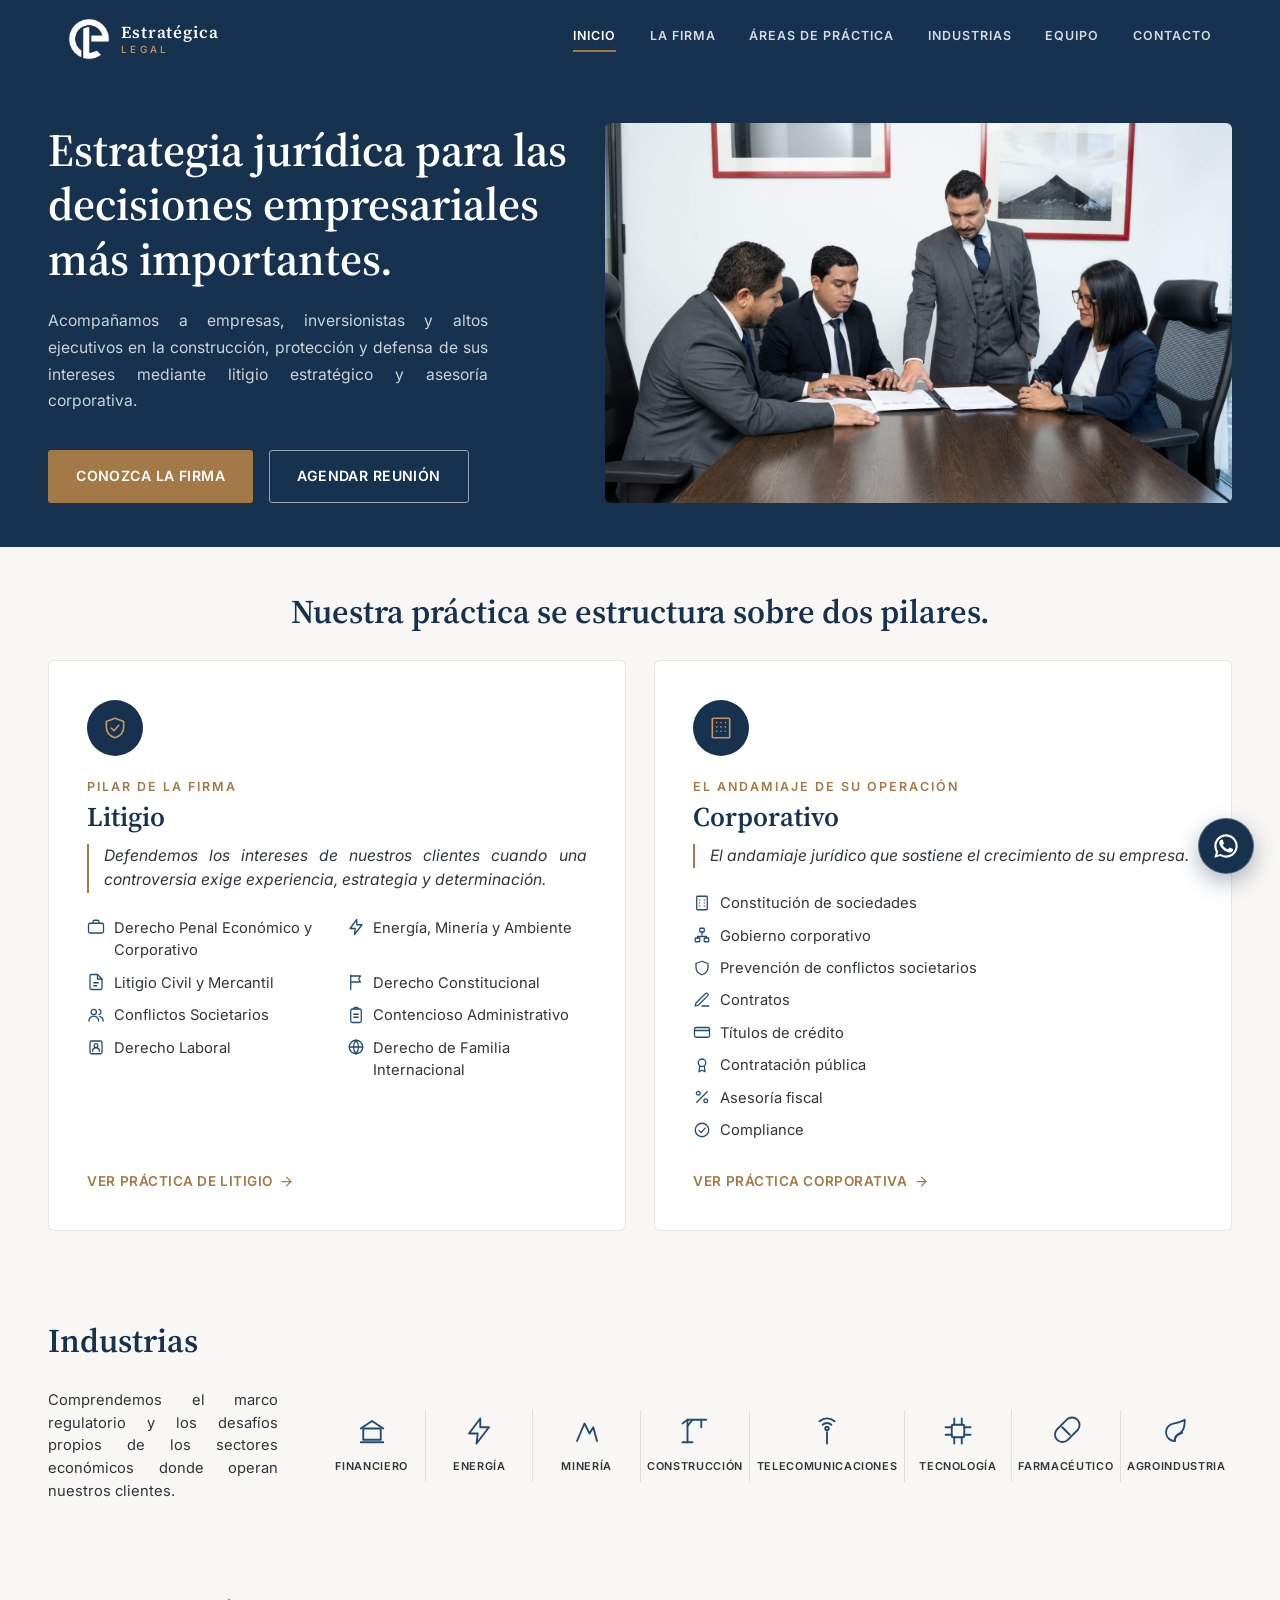
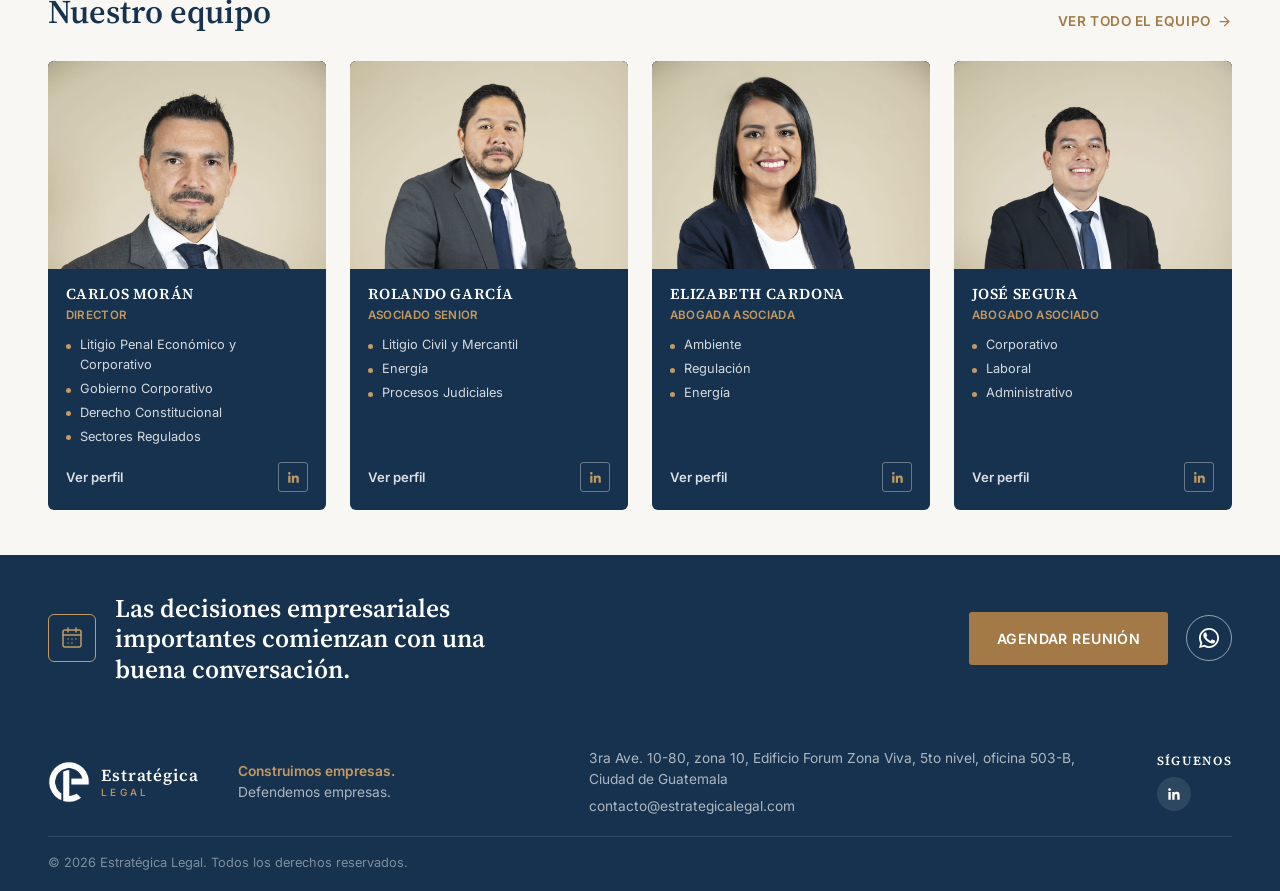
==== commit 502106c8: "cambio imagenes" ====
--- a/index.html
+++ b/index.html
@@ -138,46 +138,15 @@
               <a class="btn btn-outline" href="/contacto">Agendar reunión</a>
             </div>
           </div>
-          <div class="photo-box">
-            <div class="photo-placeholder-tag">
-              <svg
-                viewBox="0 0 24 24"
-                fill="none"
-                stroke="currentColor"
-                stroke-width="1.6"
-              >
-                <path
-                  d="M3 8a2 2 0 012-2h2l1.5-2h7L17 6h2a2 2 0 012 2v10a2 2 0 01-2 2H5a2 2 0 01-2-2V8z"
-                />
-                <circle cx="12" cy="13" r="3.5" />
-              </svg>
-              Foto del equipo — pendiente
-            </div>
-            <div class="photo-icon">
-              <svg
-                viewBox="0 0 24 24"
-                fill="none"
-                stroke="currentColor"
-                stroke-width="1.2"
-              >
-                <rect x="4" y="3" width="16" height="18" rx="1" />
-                <line x1="8" y1="7" x2="8" y2="7.01" />
-                <line x1="12" y1="7" x2="12" y2="7.01" />
-                <line x1="16" y1="7" x2="16" y2="7.01" />
-                <line x1="8" y1="11" x2="8" y2="11.01" />
-                <line x1="12" y1="11" x2="12" y2="11.01" />
-                <line x1="16" y1="11" x2="16" y2="11.01" />
-                <line x1="8" y1="15" x2="8" y2="15.01" />
-                <line x1="12" y1="15" x2="12" y2="15.01" />
-                <line x1="16" y1="15" x2="16" y2="15.01" />
-              </svg>
-            </div>
-            <div class="photo-caption">
-              <div class="photo-caption-inner">
-                <div class="line accent">Construimos empresas.</div>
-                <div class="line">Defendemos empresas.</div>
-              </div>
-            </div>
+          <div class="photo-box has-photo">
+            <img
+              src="/img/foto-grupal-1.jpeg"
+              alt="Equipo de Estratégica Legal revisando documentos en reunión de trabajo"
+              width="1600"
+              height="1066"
+              fetchpriority="high"
+              decoding="async"
+            />
           </div>
         </div>
       </section>
@@ -698,7 +667,7 @@
         </div>
         <div class="team-grid">
           <a class="team-card" href="/equipo/carlos-moran">
-            <div class="team-photo"><span class="team-initials">CM</span></div>
+            <div class="team-photo"><img src="/img/carlos-moran.jpeg" alt="Carlos Morán" width="1004" height="1504" loading="lazy" decoding="async" /></div>
             <div class="team-body">
               <h3>Carlos Morán</h3>
               <div class="team-role">Director</div>
@@ -720,7 +689,7 @@
             </div>
           </a>
           <a class="team-card" href="/equipo/rolando-garcia">
-            <div class="team-photo"><span class="team-initials">RG</span></div>
+            <div class="team-photo"><img src="/img/rolando-garcia.jpeg" alt="Rolando García" width="954" height="1431" loading="lazy" decoding="async" /></div>
             <div class="team-body">
               <h3>Rolando García</h3>
               <div class="team-role">Asociado Senior</div>
@@ -741,7 +710,7 @@
             </div>
           </a>
           <a class="team-card" href="/equipo/elizabeth-cardona">
-            <div class="team-photo"><span class="team-initials">EC</span></div>
+            <div class="team-photo"><img src="/img/elizabeth-cardona.jpeg" alt="Elizabeth Cardona" width="1004" height="1504" loading="lazy" decoding="async" /></div>
             <div class="team-body">
               <h3>Elizabeth Cardona</h3>
               <div class="team-role">Abogada Asociada</div>
@@ -762,7 +731,7 @@
             </div>
           </a>
           <a class="team-card" href="/equipo/jose-segura">
-            <div class="team-photo"><span class="team-initials">JS</span></div>
+            <div class="team-photo"><img src="/img/leonel-segura.jpeg" alt="José Segura" width="1004" height="1504" loading="lazy" decoding="async" /></div>
             <div class="team-body">
               <h3>José Segura</h3>
               <div class="team-role">Abogado Asociado</div>
--- a/css/styles.css
+++ b/css/styles.css
@@ -261,6 +261,33 @@
   font-size: 1.02rem;
 }
 
+/* Variante con fotografía: texto a la izquierda, imagen a la derecha */
+.page-hero.with-photo .page-hero-inner {
+  display: grid;
+  grid-template-columns: 1fr 1.05fr;
+  gap: clamp(1.5rem, 3.5vw, 3rem);
+  align-items: center;
+}
+.page-hero-photo {
+  position: relative;
+  border-radius: 6px;
+  overflow: hidden;
+  aspect-ratio: 16 / 10;
+  background: linear-gradient(
+    155deg,
+    var(--azul-institucional) 0%,
+    var(--azul-profundo) 100%
+  );
+}
+.page-hero-photo img {
+  position: absolute;
+  inset: 0;
+  width: 100%;
+  height: 100%;
+  object-fit: cover;
+  display: block;
+}
+
 .eyebrow {
   font-size: 0.78rem;
   font-weight: 600;
@@ -318,6 +345,15 @@
 .photo-box.short {
   aspect-ratio: 16 / 10;
 }
+/* Hero del home con fotografía real */
+.photo-box.has-photo img {
+  position: absolute;
+  inset: 0;
+  width: 100%;
+  height: 100%;
+  object-fit: cover;
+  display: block;
+}
 .photo-placeholder-tag {
   position: absolute;
   top: 1rem;
@@ -617,10 +653,23 @@
   align-items: center;
   justify-content: center;
   position: relative;
-}
+  overflow: hidden;
+}
+/* Retratos: encuadre hacia la parte superior para dejar visible el rostro */
+.team-photo img {
+  position: absolute;
+  inset: 0;
+  width: 100%;
+  height: 100%;
+  object-fit: cover;
+  object-position: center top;
+  display: block;
+}
+/* Tarjeta destacada (La Firma): se conserva la misma proporción 4/3 de las
+   tarjetas del grid para que el retrato no quede recortado en exceso. */
 .team-card.lead .team-photo {
-  width: 42%;
-  aspect-ratio: auto;
+  width: 32%;
+  aspect-ratio: 4 / 3;
 }
 .team-initials {
   font-family: var(--font-heading);
@@ -1006,6 +1055,17 @@
   align-items: center;
   justify-content: center;
   margin-bottom: 1.3rem;
+  position: relative;
+  overflow: hidden;
+}
+.avatar-xl img {
+  position: absolute;
+  inset: 0;
+  width: 100%;
+  height: 100%;
+  object-fit: cover;
+  object-position: center top;
+  display: block;
 }
 .avatar-xl .team-initials {
   font-size: 3.4rem;
@@ -1325,8 +1385,12 @@
   .hero-grid,
   .pillars-grid,
   .firma-grid,
-  .contact-grid {
+  .contact-grid,
+  .page-hero.with-photo .page-hero-inner {
     grid-template-columns: 1fr;
+  }
+  .page-hero-photo {
+    aspect-ratio: 16 / 9;
   }
   /* Sin foto real, el bloque de marca no debe ser una caja grande y vacía
      en tablet ni teléfono: se ocultan los marcadores de desarrollo y
@@ -1425,6 +1489,18 @@
     max-width: none;
   }
 
+  /* ── En móvil SOLO se ven las fotografías del equipo ──
+     Se ocultan las fotos grupales / de ambiente (hero del home y los heroes
+     interiores de La Firma y Áreas). Los retratos del equipo
+     (.team-photo y .avatar-xl) permanecen visibles. */
+  .photo-box,
+  .page-hero-photo {
+    display: none;
+  }
+  .page-hero.with-photo .page-hero-inner {
+    gap: 0;
+  }
+
   /* La cita destacada de "La Firma" no debe competir con el título:
      tamaño proporcionado a la pantalla del teléfono */
   .firma-lead {
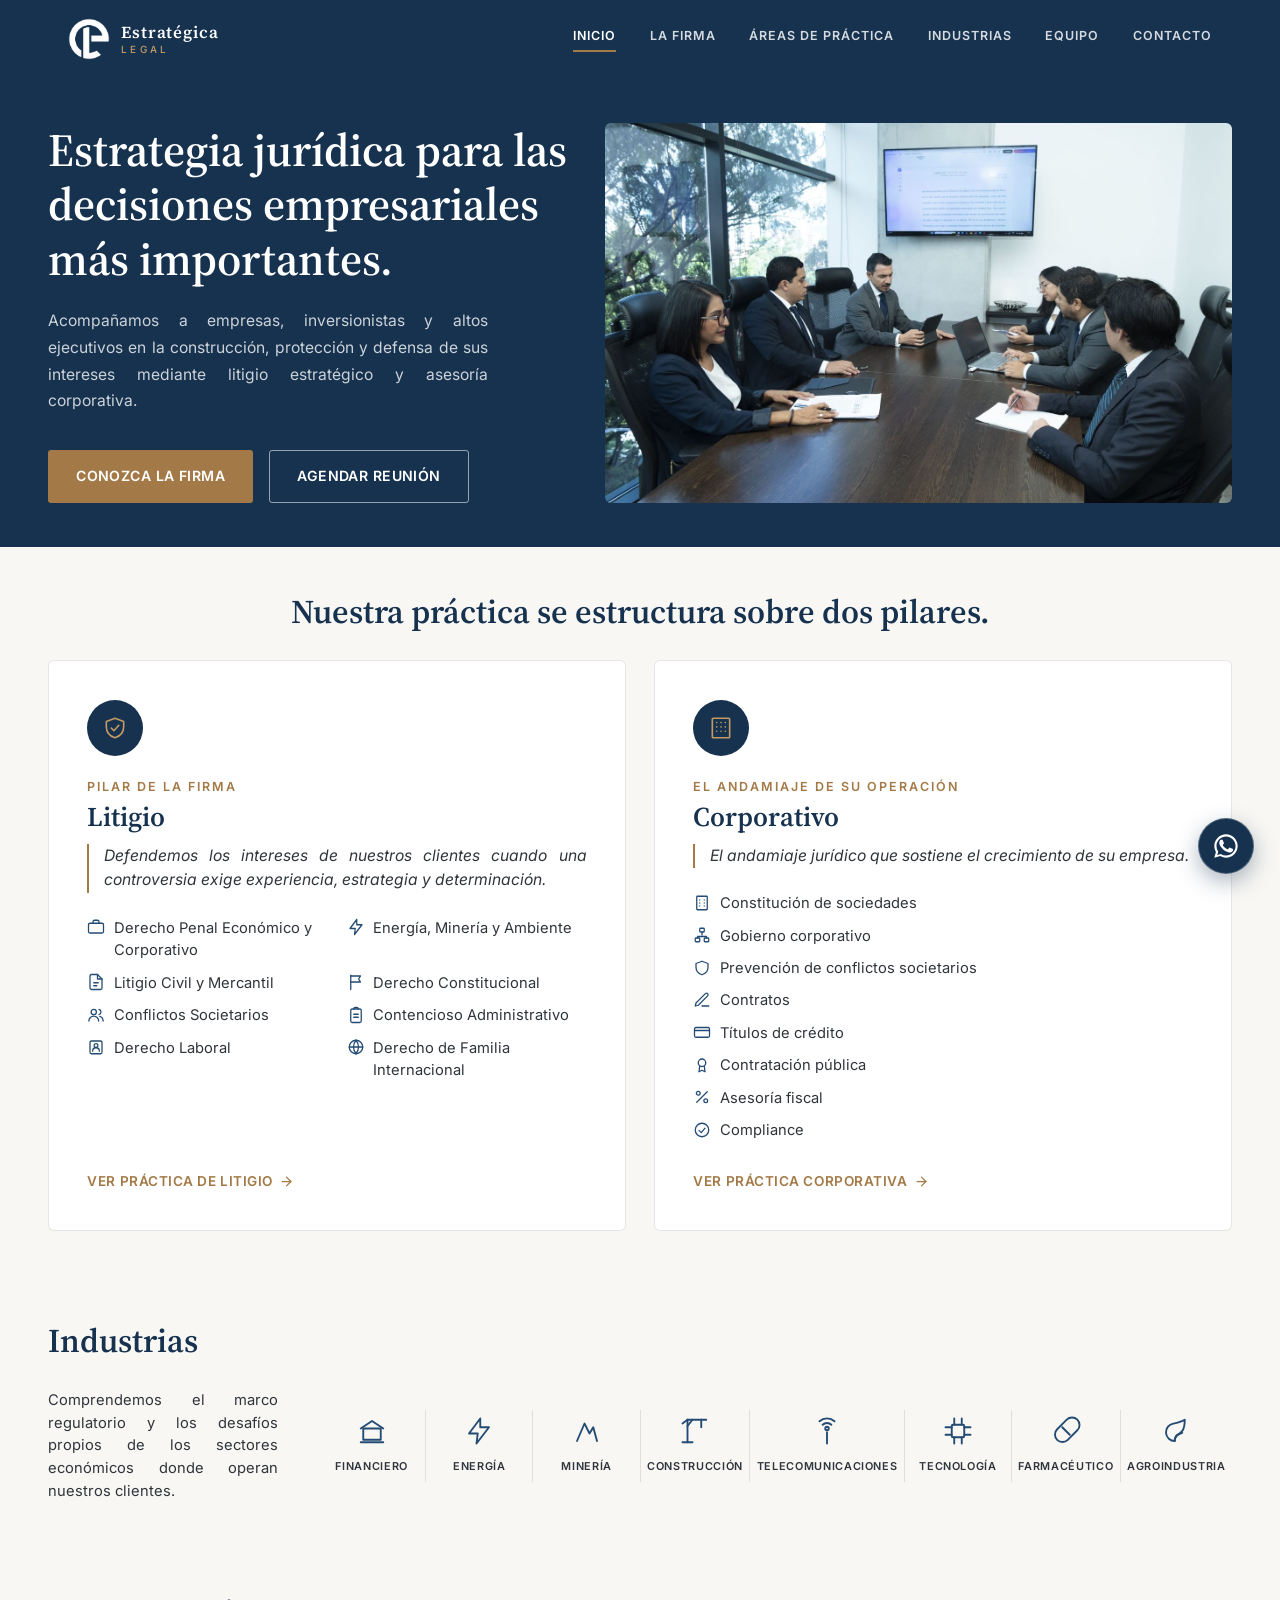
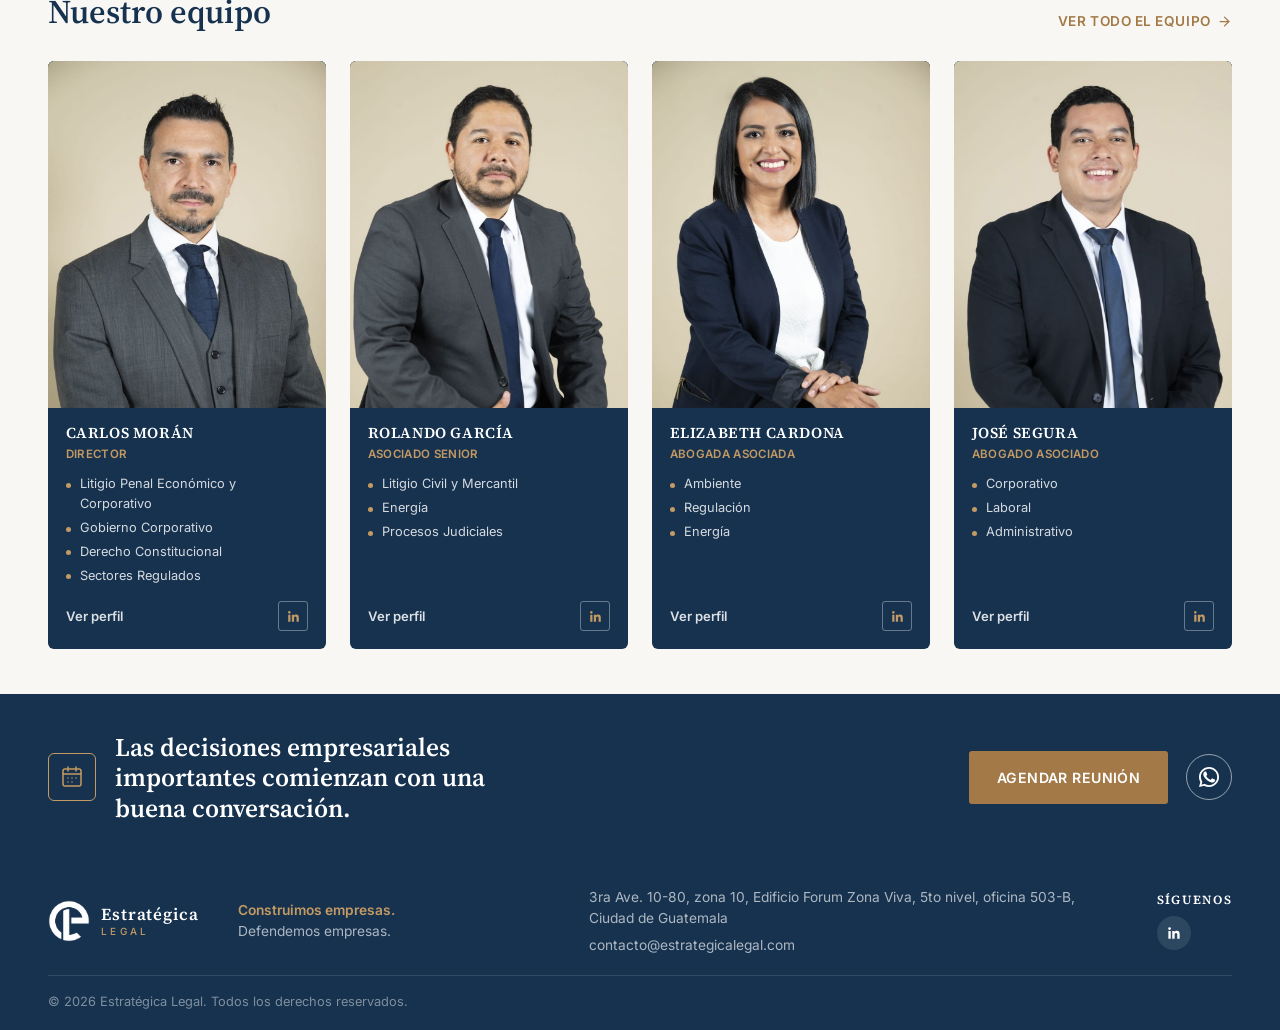
==== commit 67faf3e5: "cambio imagenes y agregando linkedin carlos" ====
--- a/index.html
+++ b/index.html
@@ -140,10 +140,10 @@
           </div>
           <div class="photo-box has-photo">
             <img
-              src="/img/foto-grupal-1.jpeg"
-              alt="Equipo de Estratégica Legal revisando documentos en reunión de trabajo"
-              width="1600"
-              height="1066"
+              src="/img/foto-grupal-3.jpeg"
+              alt="Equipo de Estratégica Legal en sesión de trabajo en la sala de juntas"
+              width="1432"
+              height="955"
               fetchpriority="high"
               decoding="async"
             />
@@ -667,7 +667,7 @@
         </div>
         <div class="team-grid">
           <a class="team-card" href="/equipo/carlos-moran">
-            <div class="team-photo"><img src="/img/carlos-moran.jpeg" alt="Carlos Morán" width="1004" height="1504" loading="lazy" decoding="async" /></div>
+            <div class="team-photo"><img src="/img/carlos-moran.jpeg" alt="Carlos Morán" width="900" height="1350" loading="lazy" decoding="async" /></div>
             <div class="team-body">
               <h3>Carlos Morán</h3>
               <div class="team-role">Director</div>
@@ -689,7 +689,7 @@
             </div>
           </a>
           <a class="team-card" href="/equipo/rolando-garcia">
-            <div class="team-photo"><img src="/img/rolando-garcia.jpeg" alt="Rolando García" width="954" height="1431" loading="lazy" decoding="async" /></div>
+            <div class="team-photo"><img src="/img/rolando-garcia.jpeg" alt="Rolando García" width="900" height="1350" loading="lazy" decoding="async" /></div>
             <div class="team-body">
               <h3>Rolando García</h3>
               <div class="team-role">Asociado Senior</div>
@@ -710,7 +710,7 @@
             </div>
           </a>
           <a class="team-card" href="/equipo/elizabeth-cardona">
-            <div class="team-photo"><img src="/img/elizabeth-cardona.jpeg" alt="Elizabeth Cardona" width="1004" height="1504" loading="lazy" decoding="async" /></div>
+            <div class="team-photo"><img src="/img/elizabeth-cardona.jpeg" alt="Elizabeth Cardona" width="900" height="1350" loading="lazy" decoding="async" /></div>
             <div class="team-body">
               <h3>Elizabeth Cardona</h3>
               <div class="team-role">Abogada Asociada</div>
@@ -731,7 +731,7 @@
             </div>
           </a>
           <a class="team-card" href="/equipo/jose-segura">
-            <div class="team-photo"><img src="/img/leonel-segura.jpeg" alt="José Segura" width="1004" height="1504" loading="lazy" decoding="async" /></div>
+            <div class="team-photo"><img src="/img/leonel-segura.jpeg" alt="José Segura" width="900" height="1350" loading="lazy" decoding="async" /></div>
             <div class="team-body">
               <h3>José Segura</h3>
               <div class="team-role">Abogado Asociado</div>
--- a/css/styles.css
+++ b/css/styles.css
@@ -287,6 +287,21 @@
   object-fit: cover;
   display: block;
 }
+/* ─── BANNER DE PORTADA (ancho completo) ───
+   Banner ya diagramado que incluye logo y rótulo. Ocupa todo el ancho y se
+   recorta solo en vertical: la composición (logo, texto y columnas) está
+   centrada, así que no se pierde nada al reducir la altura. */
+.page-banner {
+  background: var(--azul-profundo);
+  line-height: 0;
+}
+.page-banner img {
+  width: 100%;
+  height: clamp(190px, 26vw, 380px);
+  object-fit: cover;
+  object-position: center;
+  display: block;
+}
 
 .eyebrow {
   font-size: 0.78rem;
@@ -647,7 +662,9 @@
   border-top: 3px solid var(--bronce);
 }
 .team-photo {
-  aspect-ratio: 4 / 3;
+  /* Retrato vertical 4:5: da mayor presencia a la fotografía y deja ver
+     el pecho completo de cada abogado. */
+  aspect-ratio: 4 / 5;
   background: linear-gradient(165deg, #24466b 0%, var(--azul-institucional) 100%);
   display: flex;
   align-items: center;
@@ -1076,6 +1093,32 @@
 .lawyer-aside .team-role {
   margin-top: 0.4rem;
 }
+/* Enlace a LinkedIn en la ficha del abogado */
+.lawyer-linkedin {
+  display: inline-flex;
+  align-items: center;
+  gap: 0.5rem;
+  margin-top: 1.1rem;
+  padding: 0.6rem 1rem;
+  border: 1px solid var(--border-strong);
+  border-radius: 4px;
+  font-size: 0.84rem;
+  font-weight: 600;
+  color: var(--azul-institucional);
+  transition: all 0.2s ease;
+}
+.lawyer-linkedin svg {
+  width: 16px;
+  height: 16px;
+  fill: currentColor;
+  flex-shrink: 0;
+}
+.lawyer-linkedin:hover {
+  background: var(--azul-institucional);
+  border-color: var(--azul-institucional);
+  color: var(--white);
+}
+
 .lawyer-quickfacts {
   display: flex;
   flex-wrap: wrap;
